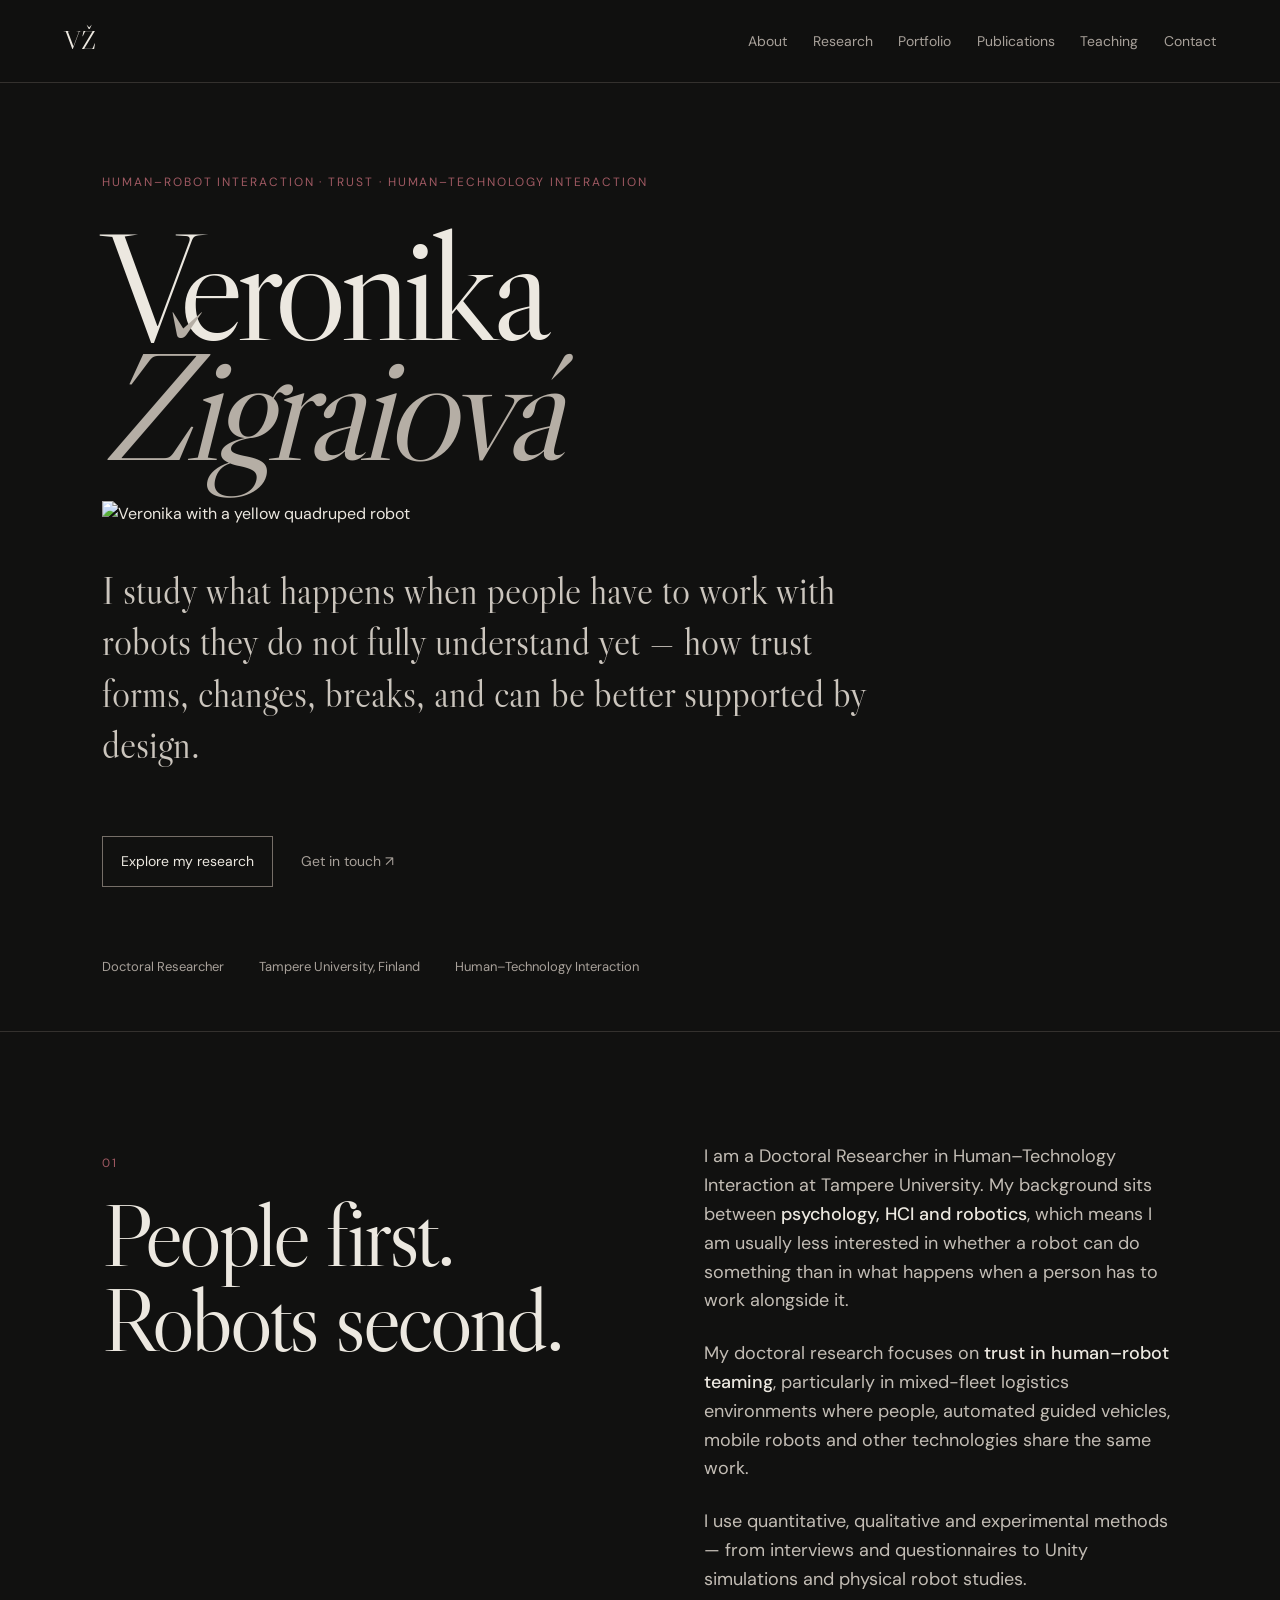
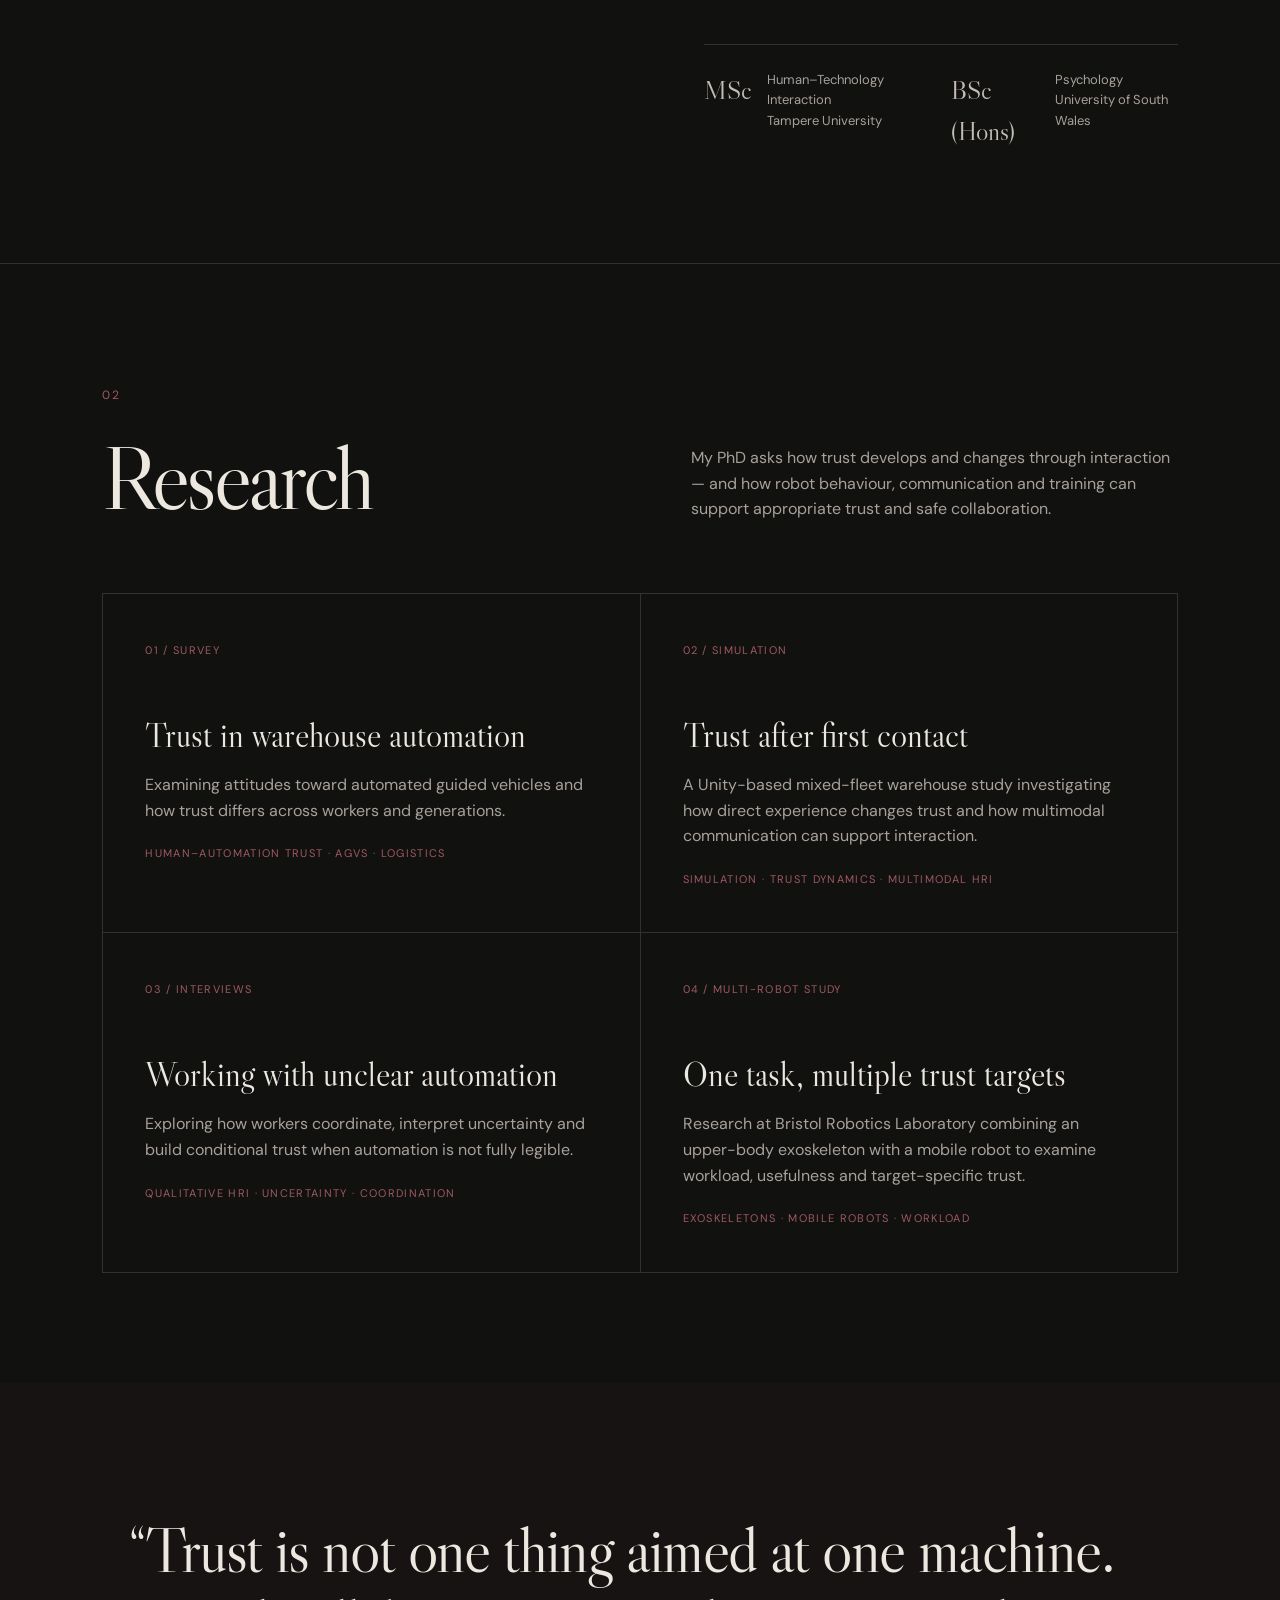
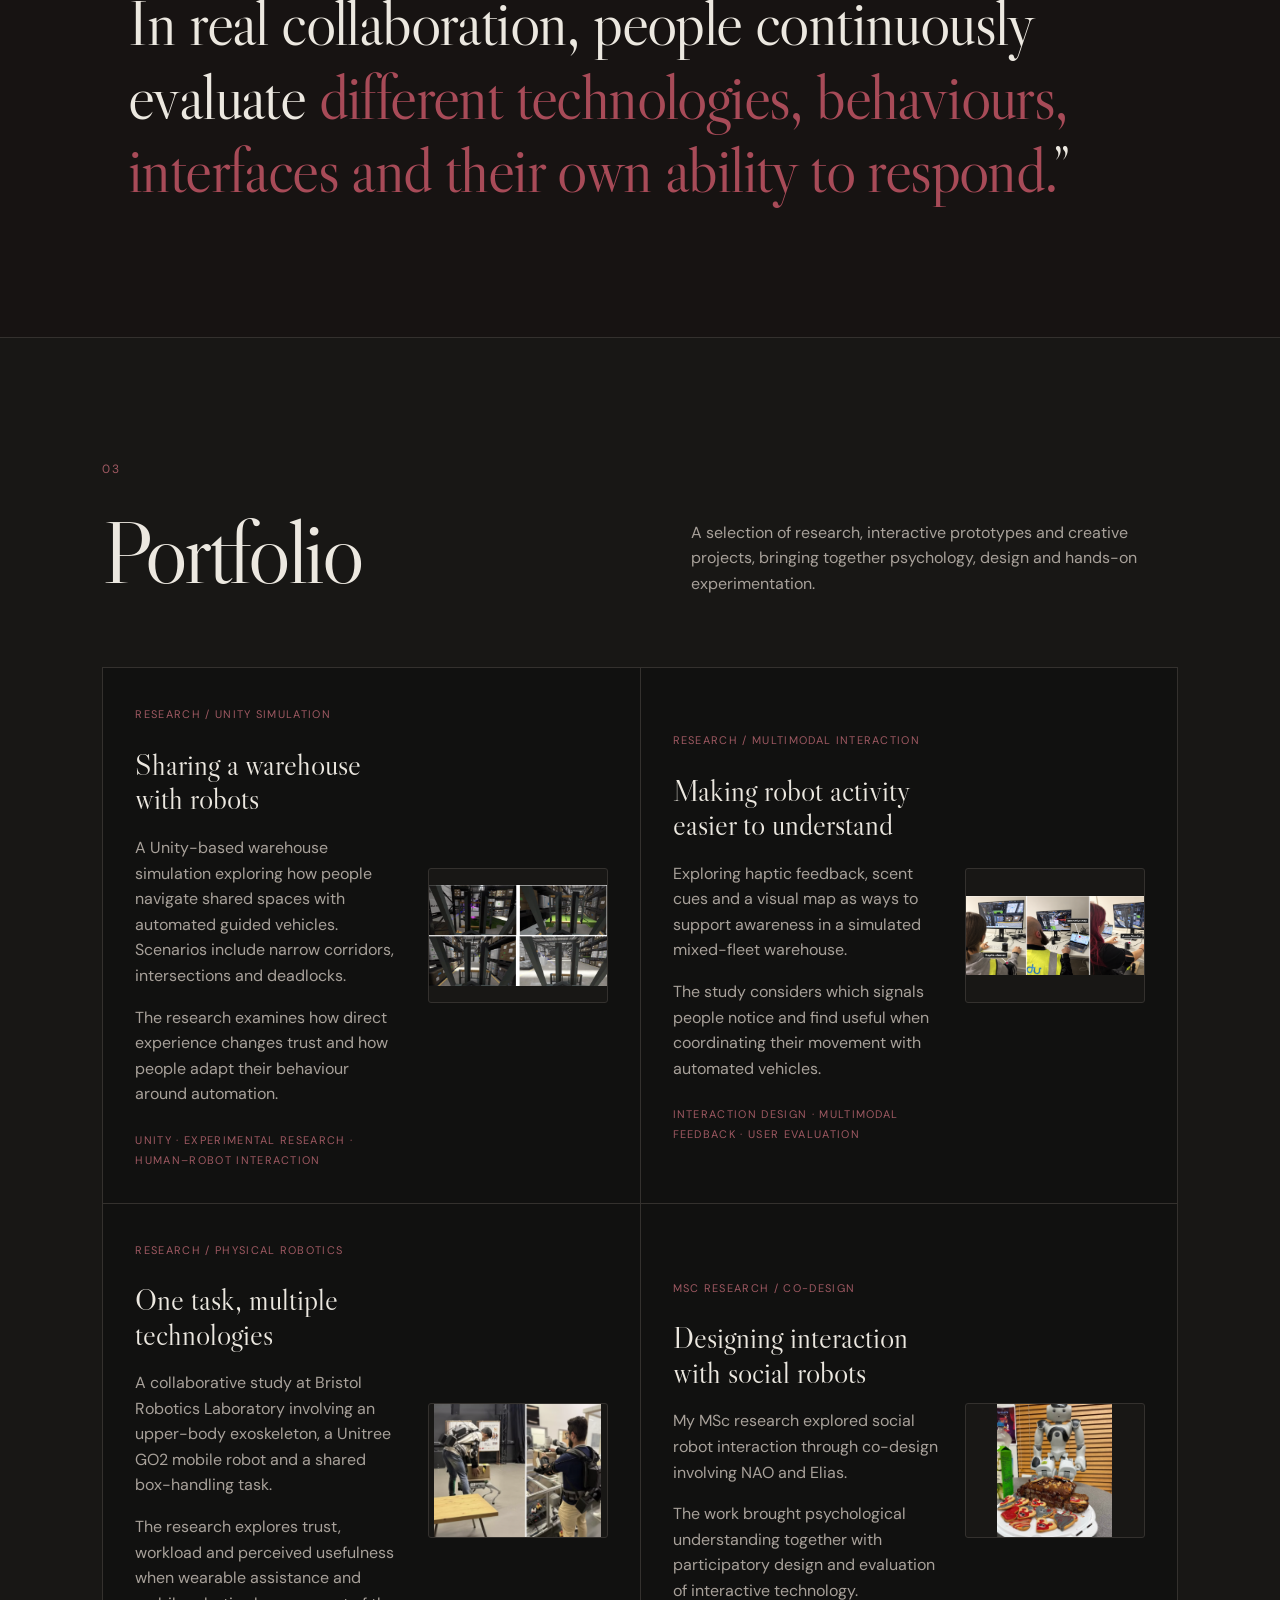
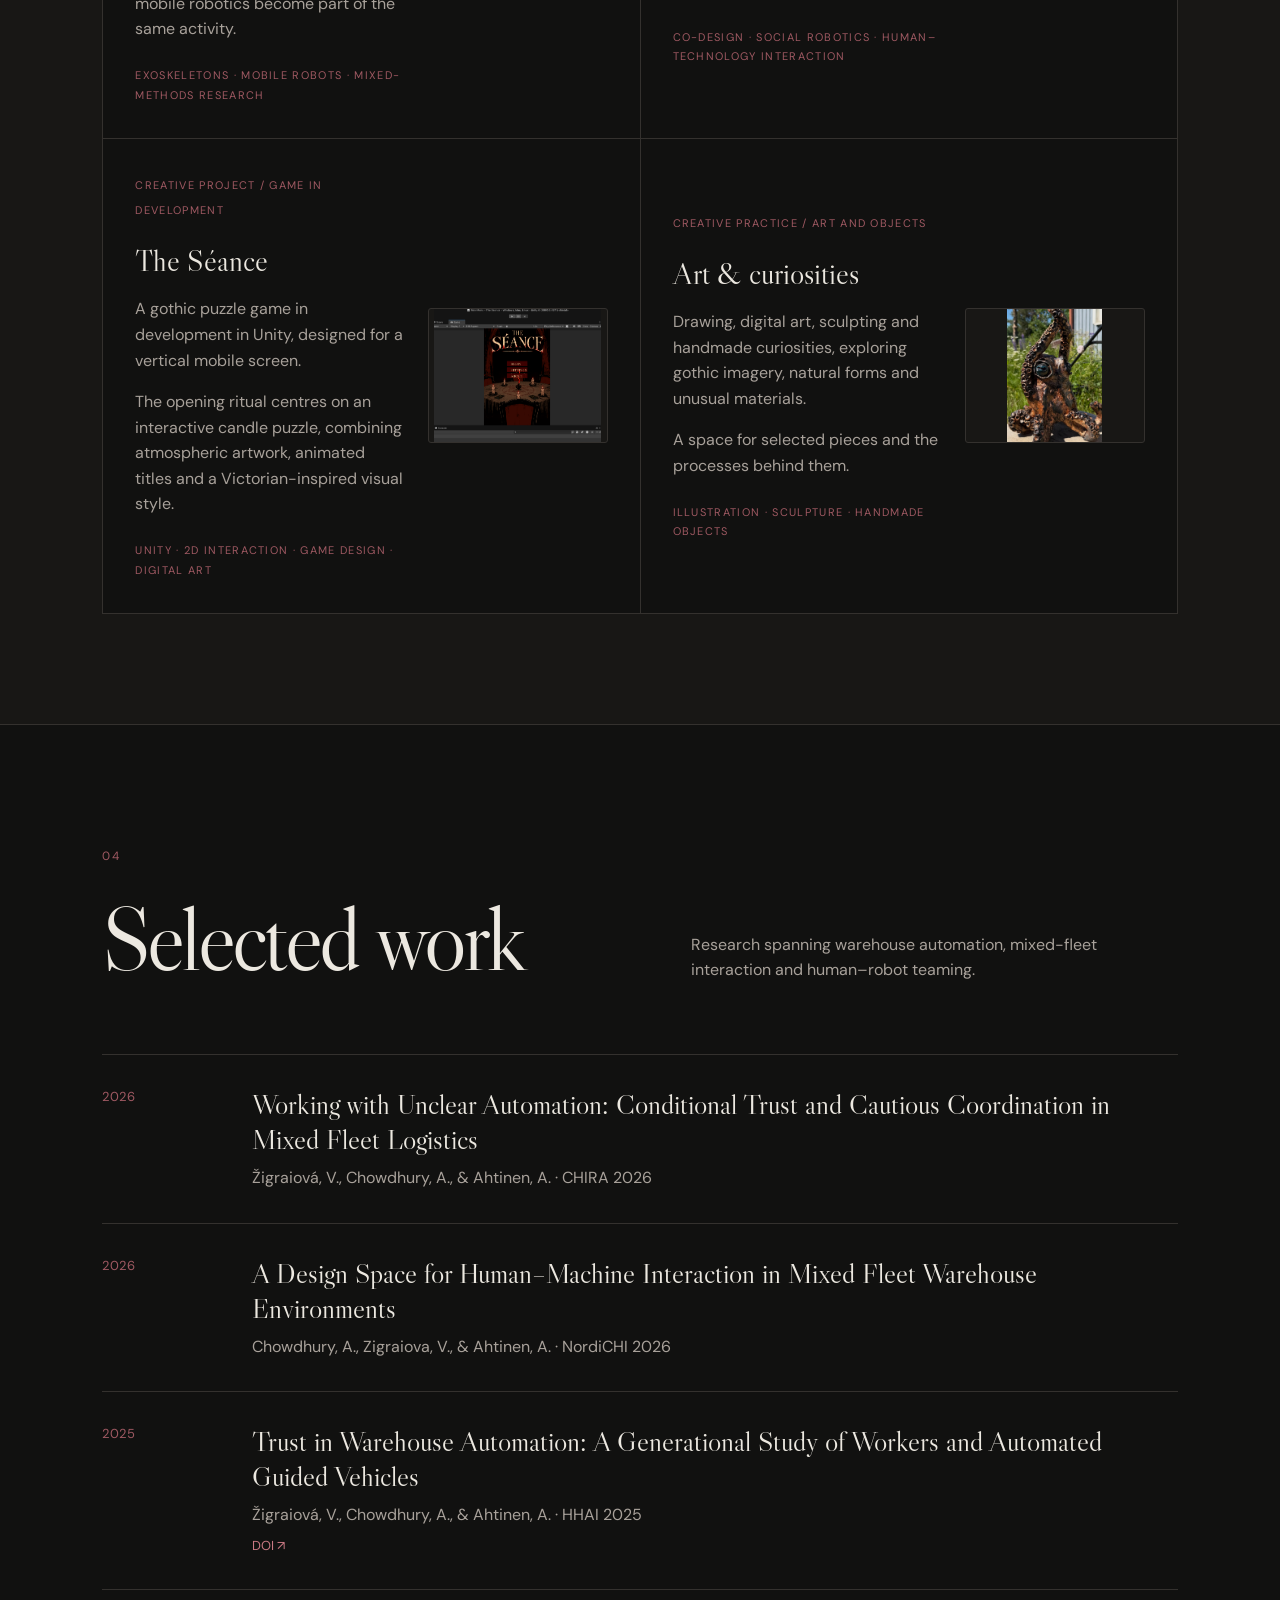
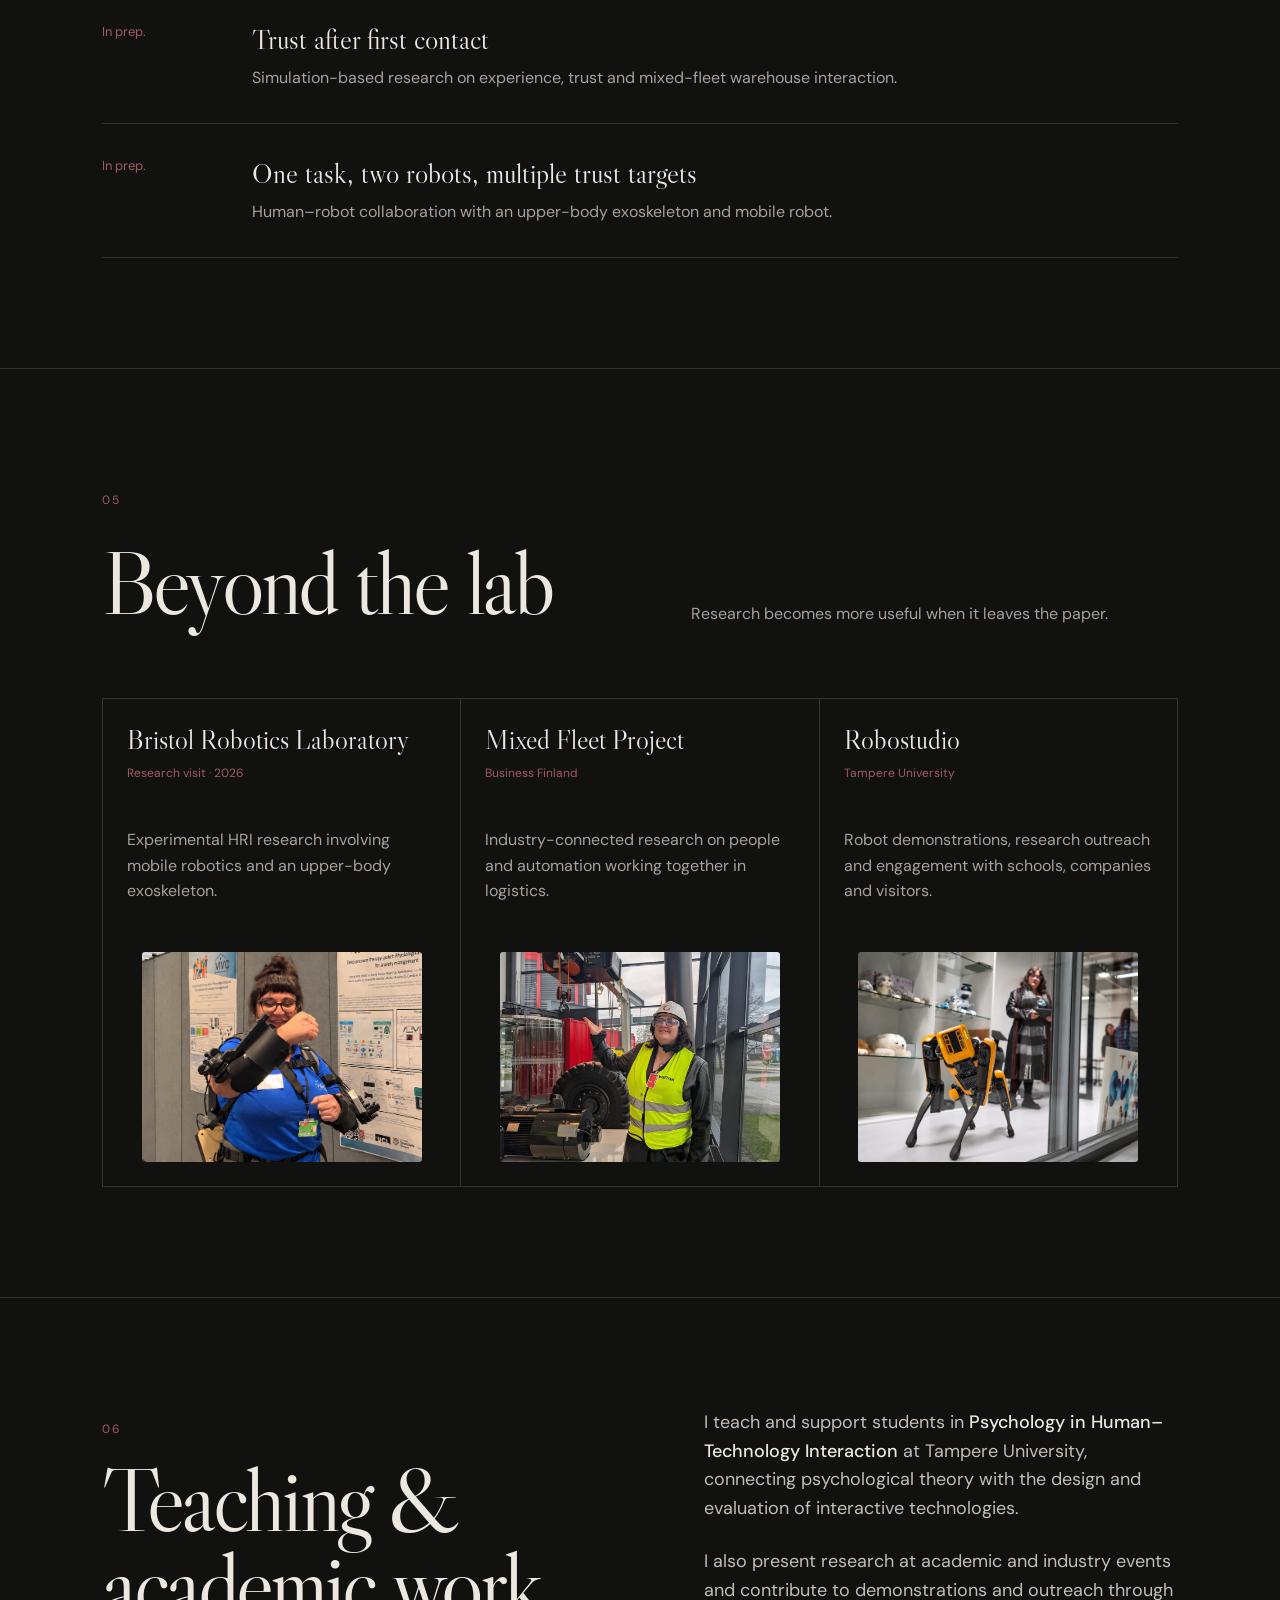
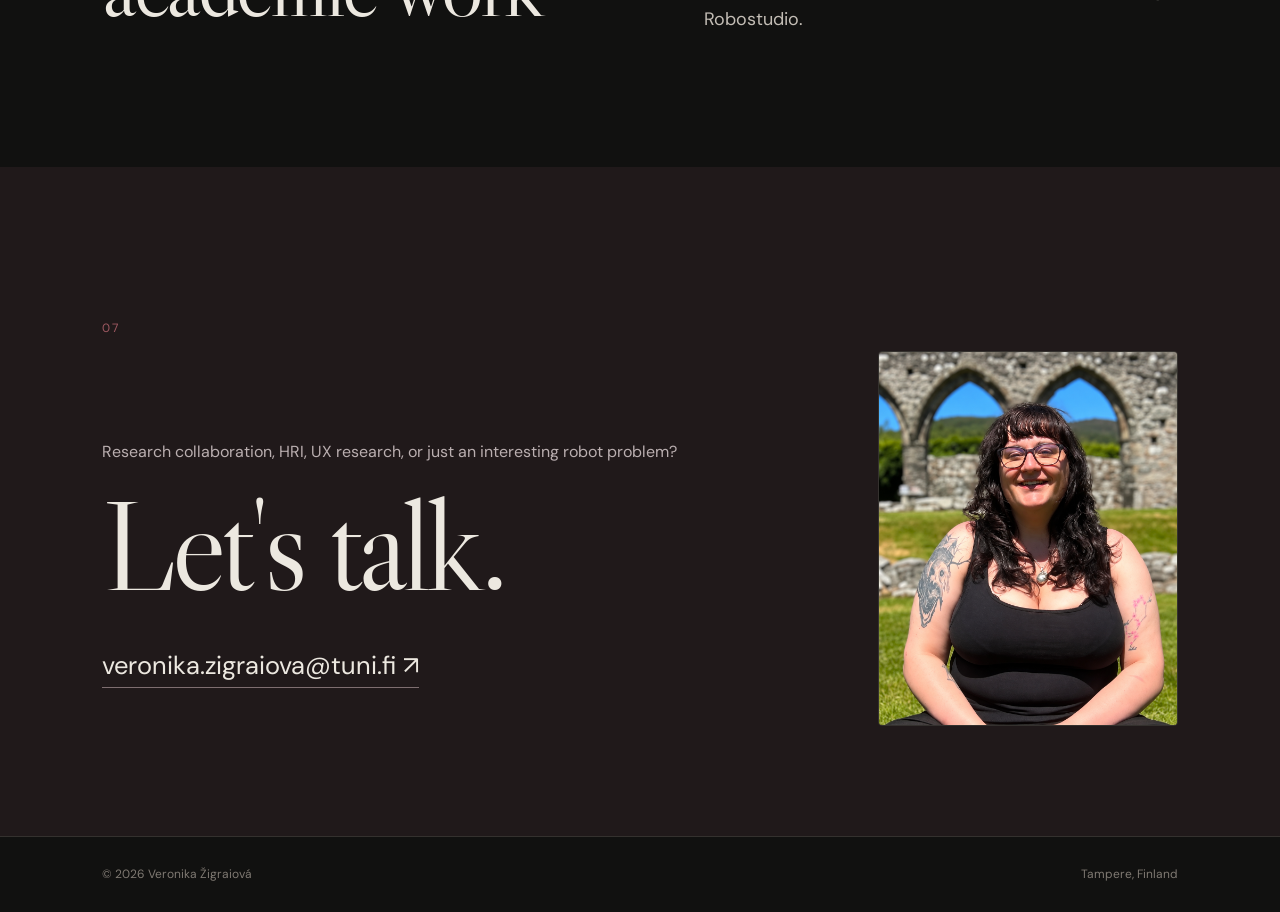
==== index.html @ 2ef36fef "Refactor hero section layout and add image" ====
<!doctype html>
<html lang="en">
<head>
  <meta charset="utf-8" />
  <meta name="viewport" content="width=device-width, initial-scale=1" />
  <meta name="description" content="Veronika Žigraiová — Doctoral Researcher in Human–Technology Interaction at Tampere University. Researching trust, human–robot teaming, and mixed-fleet logistics." />
  <title>Veronika Žigraiová — Human–Robot Interaction Researcher</title>
  <link rel="preconnect" href="https://fonts.googleapis.com">
  <link rel="preconnect" href="https://fonts.gstatic.com" crossorigin>
  <link href="https://fonts.googleapis.com/css2?family=DM+Sans:wght@400;500;600&family=Libre+Caslon+Display&display=swap" rel="stylesheet">
  <link rel="stylesheet" href="styles.css" />
</head>
<body>
  <header class="site-header">
    <a class="wordmark" href="#top">VŽ</a>
    <button class="menu" aria-label="Open navigation" aria-expanded="false">Menu</button>
    <nav>
      <a href="#about">About</a>
      <a href="#research">Research</a>
      <a href="#portfolio">Portfolio</a>
      <a href="#publications">Publications</a>
      <a href="#teaching">Teaching</a>
      <a href="#contact">Contact</a>
    </nav>
  </header>

  <section class="hero">
  <div class="eyebrow">
    Human–Robot Interaction · Trust · Human–Technology Interaction
  </div>

  <div class="hero-name-row">
    <h1>Veronika<br><em>Žigraiová</em></h1>

    <img
      class="hero-circle"
      src="hero-veronika.png"
      alt="Veronika with a yellow quadruped robot"
      width="360"
      height="360"
    />
  </div>

  <p class="lead">
    I study what happens when people have to work with robots
    they do not fully understand yet — how trust forms, changes,
    breaks, and can be better supported by design.
  </p>

  <div class="hero-actions">
    <a class="button" href="#research">Explore my research</a>
    <a class="text-link" href="mailto:veronika.zigraiova@tuni.fi">
      Get in touch ↗
    </a>
  </div>

  <div class="hero-meta">
    <span>Doctoral Researcher</span>
    <span>Tampere University, Finland</span>
    <span>Human–Technology Interaction</span>
  </div>
</section>

    <section id="about" class="section split">
      <div>
        <p class="section-no">01</p>
        <h2>People first.<br>Robots second.</h2>
      </div>
      <div class="body-copy">
        <p>I am a Doctoral Researcher in Human–Technology Interaction at Tampere University. My background sits between <strong>psychology, HCI and robotics</strong>, which means I am usually less interested in whether a robot can do something than in what happens when a person has to work alongside it.</p>
        <p>My doctoral research focuses on <strong>trust in human–robot teaming</strong>, particularly in mixed-fleet logistics environments where people, automated guided vehicles, mobile robots and other technologies share the same work.</p>
        <p>I use quantitative, qualitative and experimental methods — from interviews and questionnaires to Unity simulations and physical robot studies.</p>
        <div class="credentials">
          <div>
            <b>MSc</b>
            <span>Human–Technology Interaction<br>Tampere University</span>
          </div>
          <div>
            <b>BSc (Hons)</b>
            <span>Psychology<br>University of South Wales</span>
          </div>
        </div>
      </div>
    </section>

    <section id="research" class="section">
      <p class="section-no">02</p>
      <div class="section-heading">
        <h2>Research</h2>
        <p>My PhD asks how trust develops and changes through interaction — and how robot behaviour, communication and training can support appropriate trust and safe collaboration.</p>
      </div>
      <div class="project-grid">
        <article class="project">
          <span>01 / Survey</span>
          <h3>Trust in warehouse automation</h3>
          <p>Examining attitudes toward automated guided vehicles and how trust differs across workers and generations.</p>
          <small>Human–automation trust · AGVs · Logistics</small>
        </article>

        <article class="project">
          <span>02 / Simulation</span>
          <h3>Trust after first contact</h3>
          <p>A Unity-based mixed-fleet warehouse study investigating how direct experience changes trust and how multimodal communication can support interaction.</p>
          <small>Simulation · Trust dynamics · Multimodal HRI</small>
        </article>

        <article class="project">
          <span>03 / Interviews</span>
          <h3>Working with unclear automation</h3>
          <p>Exploring how workers coordinate, interpret uncertainty and build conditional trust when automation is not fully legible.</p>
          <small>Qualitative HRI · Uncertainty · Coordination</small>
        </article>

        <article class="project">
          <span>04 / Multi-robot study</span>
          <h3>One task, multiple trust targets</h3>
          <p>Research at Bristol Robotics Laboratory combining an upper-body exoskeleton with a mobile robot to examine workload, usefulness and target-specific trust.</p>
          <small>Exoskeletons · Mobile robots · Workload</small>
        </article>
      </div>
    </section>

    <section class="statement">
      <p>“Trust is not one thing aimed at one machine. In real collaboration, people continuously evaluate <em>different technologies, behaviours, interfaces and their own ability to respond.</em>”</p>
    </section>

   <section id="portfolio" class="section">
  <p class="section-no">03</p>

  <div class="section-heading">
    <h2>Portfolio</h2>
    <p>
      A selection of research, interactive prototypes and creative
      projects, bringing together psychology, design and hands-on
      experimentation.
    </p>
  </div>

  <div class="portfolio-grid">

    <article class="portfolio-item">
      <div class="portfolio-copy">
        <span class="portfolio-label">Research / Unity simulation</span>
        <h3>Sharing a warehouse with robots</h3>
        <p>
          A Unity-based warehouse simulation exploring how people
          navigate shared spaces with automated guided vehicles.
          Scenarios include narrow corridors, intersections and deadlocks.
        </p>
        <p>
          The research examines how direct experience changes trust
          and how people adapt their behaviour around automation.
        </p>
        <small>Unity · Experimental research · Human–robot interaction</small>
      </div>

      <img
        class="portfolio-picture"
        src="portfolio-warehouse.png"
        alt="Unity warehouse simulation"
        width="180"
        height="135"
        loading="lazy"
      />
    </article>

    <article class="portfolio-item">
      <div class="portfolio-copy">
        <span class="portfolio-label">Research / Multimodal interaction</span>
        <h3>Making robot activity easier to understand</h3>
        <p>
          Exploring haptic feedback, scent cues and a visual map
          as ways to support awareness in a simulated mixed-fleet warehouse.
        </p>
        <p>
          The study considers which signals people notice and find
          useful when coordinating their movement with automated vehicles.
        </p>
        <small>Interaction design · Multimodal feedback · User evaluation</small>
      </div>

      <img
        class="portfolio-picture"
        src="portfolio-multimodal.png"
        alt="Study setup showing haptic sleeves, an interactive map and the Aroma Shooter"
        width="180"
        height="135"
        loading="lazy"
      />
    </article>

    <article class="portfolio-item">
      <div class="portfolio-copy">
        <span class="portfolio-label">Research / Physical robotics</span>
        <h3>One task, multiple technologies</h3>
        <p>
          A collaborative study at Bristol Robotics Laboratory
          involving an upper-body exoskeleton, a Unitree GO2
          mobile robot and a shared box-handling task.
        </p>
        <p>
          The research explores trust, workload and perceived
          usefulness when wearable assistance and mobile robotics
          become part of the same activity.
        </p>
        <small>Exoskeletons · Mobile robots · Mixed-methods research</small>
      </div>

      <img
        class="portfolio-picture"
        src="portfolio-exoskeleton.png"
        alt="Exoskeleton and mobile robot research"
        width="180"
        height="135"
        loading="lazy"
      />
    </article>

    <article class="portfolio-item">
      <div class="portfolio-copy">
        <span class="portfolio-label">MSc research / Co-design</span>
        <h3>Designing interaction with social robots</h3>
        <p>
          My MSc research explored social robot interaction
          through co-design involving NAO and Elias.
        </p>
        <p>
          The work brought psychological understanding together
          with participatory design and evaluation of interactive technology.
        </p>
        <small>Co-design · Social robotics · Human–technology interaction</small>
      </div>

      <img
        class="portfolio-picture"
        src="portfolio-social-robots.png"
        alt="Social robot co-design research"
        width="180"
        height="135"
        loading="lazy"
      />
    </article>

    <article class="portfolio-item">
      <div class="portfolio-copy">
        <span class="portfolio-label">Creative project / Game in development</span>
        <h3>The Séance</h3>
        <p>
          A gothic puzzle game in development in Unity,
          designed for a vertical mobile screen.
        </p>
        <p>
          The opening ritual centres on an interactive candle
          puzzle, combining atmospheric artwork, animated titles
          and a Victorian-inspired visual style.
        </p>
        <small>Unity · 2D interaction · Game design · Digital art</small>
      </div>

      <img
        class="portfolio-picture"
        src="portfolio-seance.png"
        alt="The Séance gothic puzzle game"
        width="180"
        height="135"
        loading="lazy"
      />
    </article>

    <article class="portfolio-item">
      <div class="portfolio-copy">
        <span class="portfolio-label">Creative practice / Art and objects</span>
        <h3>Art &amp; curiosities</h3>
        <p>
          Drawing, digital art, sculpting and handmade curiosities,
          exploring gothic imagery, natural forms and unusual materials.
        </p>
        <p>
          A space for selected pieces and the processes behind them.
        </p>
        <small>Illustration · Sculpture · Handmade objects</small>
      </div>

      <img
        class="portfolio-picture"
        src="portfolio-art.png"
        alt="Selected artwork and handmade curiosities"
        width="180"
        height="135"
        loading="lazy"
      />
    </article>

  </div>
</section>

    <section id="publications" class="section">
      <p class="section-no">04</p>
      <div class="section-heading">
        <h2>Selected work</h2>
        <p>Research spanning warehouse automation, mixed-fleet interaction and human–robot teaming.</p>
      </div>
      <div class="pub-list">
        <article>
          <span class="year">2026</span>
          <div>
            <h3>Working with Unclear Automation: Conditional Trust and Cautious Coordination in Mixed Fleet Logistics</h3>
            <p>Žigraiová, V., Chowdhury, A., &amp; Ahtinen, A. · CHIRA 2026</p>
          </div>
        </article>

        <article>
          <span class="year">2026</span>
          <div>
            <h3>A Design Space for Human–Machine Interaction in Mixed Fleet Warehouse Environments</h3>
            <p>Chowdhury, A., Zigraiova, V., &amp; Ahtinen, A. · NordiCHI 2026</p>
          </div>
        </article>

        <article>
          <span class="year">2025</span>
          <div>
            <h3>Trust in Warehouse Automation: A Generational Study of Workers and Automated Guided Vehicles</h3>
            <p>Žigraiová, V., Chowdhury, A., &amp; Ahtinen, A. · HHAI 2025</p>
            <a href="https://doi.org/10.3233/FAIA250630">DOI ↗</a>
          </div>
        </article>

        <article>
          <span class="year">In prep.</span>
          <div>
            <h3>Trust after first contact</h3>
            <p>Simulation-based research on experience, trust and mixed-fleet warehouse interaction.</p>
          </div>
        </article>

        <article>
          <span class="year">In prep.</span>
          <div>
            <h3>One task, two robots, multiple trust targets</h3>
            <p>Human–robot collaboration with an upper-body exoskeleton and mobile robot.</p>
          </div>
        </article>
      </div>
    </section>

   <section class="section experience">
  <p class="section-no">05</p>

  <div class="section-heading">
    <h2>Beyond the lab</h2>
    <p>Research becomes more useful when it leaves the paper.</p>
  </div>

  <div
    class="experience-grid"
    style="
      display: grid;
      grid-template-columns: repeat(auto-fit, minmax(min(100%, 240px), 1fr));
      width: 100%;
      gap: 1px;
    "
  >
    <div style="min-width: 0; padding: 24px; overflow: hidden;">
      <b>Bristol Robotics Laboratory</b>
      <span>Research visit · 2026</span>

      <p>
        Experimental HRI research involving mobile robotics
        and an upper-body exoskeleton.
      </p>

      <img
        src="bristol-exoskeleton.png"
        alt="Veronika demonstrating an upper-body exoskeleton"
        loading="lazy"
        style="
          display: block;
          width: 100%;
          max-width: 280px;
          height: auto;
          aspect-ratio: 4 / 3;
          object-fit: cover;
          object-position: center;
          margin: 24px auto 0;
          border-radius: 3px;
          flex: none;
        "
      />
    </div>

    <div style="min-width: 0; padding: 24px; overflow: hidden;">
      <b>Mixed Fleet Project</b>
      <span>Business Finland</span>

      <p>
        Industry-connected research on people and automation
        working together in logistics.
      </p>

      <img
        src="mixed-fleet.jpg"
        alt="Veronika wearing safety equipment beside industrial machinery"
        loading="lazy"
        style="
          display: block;
          width: 100%;
          max-width: 280px;
          height: auto;
          aspect-ratio: 4 / 3;
          object-fit: cover;
          object-position: center 65%;
          margin: 24px auto 0;
          border-radius: 3px;
          flex: none;
        "
      />
    </div>

    <div style="min-width: 0; padding: 24px; overflow: hidden;">
      <b>Robostudio</b>
      <span>Tampere University</span>

      <p>
        Robot demonstrations, research outreach and engagement
        with schools, companies and visitors.
      </p>

      <img
        src="robostudio.png"
        alt="Veronika operating a yellow quadruped robot at Robostudio"
        loading="lazy"
        style="
          display: block;
          width: 100%;
          max-width: 280px;
          height: auto;
          aspect-ratio: 4 / 3;
          object-fit: cover;
          object-position: center;
          margin: 24px auto 0;
          border-radius: 3px;
          flex: none;
        "
      />
    </div>
  </div>
</section>

    <section id="teaching" class="section split">
      <div>
        <p class="section-no">06</p>
        <h2>Teaching &amp;<br>academic work</h2>
      </div>
      <div class="body-copy">
        <p>I teach and support students in <strong>Psychology in Human–Technology Interaction</strong> at Tampere University, connecting psychological theory with the design and evaluation of interactive technologies.</p>
        <p>I also present research at academic and industry events and contribute to demonstrations and outreach through Robostudio.</p>
      </div>
    </section>

    <section id="contact" class="contact">
  <p class="section-no">07</p>

  <div class="contact-layout">
    <div>
      <p class="kicker">
        Research collaboration, HRI, UX research,
        or just an interesting robot problem?
      </p>
      <h2>Let's talk.</h2>
      <a class="contact-email" href="mailto:veronika.zigraiova@tuni.fi">
        veronika.zigraiova@tuni.fi ↗
      </a>
    </div>

    <img
      class="contact-portrait"
      src="veronika.png"
      alt="Veronika Žigraiová sitting outdoors beneath stone arches"
      loading="lazy"
    />
  </div>
</section>

  <footer>
    <span>© 2026 Veronika Žigraiová</span>
    <span>Tampere, Finland</span>
  </footer>

  <script src="script.js"></script>
</body>
</html>
---- styles.css ----
:root{--ink:#ece8e0;--muted:#a8a19a;--bg:#111110;--panel:#181715;--line:#34312e;--accent:#7b1f2b;--serif:'Libre Caslon Display',Georgia,serif;--sans:'DM Sans',Arial,sans-serif}*{box-sizing:border-box}html{scroll-behavior:smooth}body{margin:0;background:var(--bg);color:var(--ink);font-family:var(--sans);line-height:1.6}.site-header{position:sticky;top:0;z-index:5;display:flex;align-items:center;justify-content:space-between;padding:20px 5vw;background:rgba(17,17,16,.9);backdrop-filter:blur(12px);border-bottom:1px solid var(--line)}.wordmark{font-family:var(--serif);font-size:26px;color:var(--ink);text-decoration:none}.site-header nav{display:flex;gap:28px}.site-header nav a,.text-link{color:var(--muted);text-decoration:none;font-size:14px}.site-header nav a:hover,.text-link:hover{color:var(--ink)}.menu{display:none;background:none;border:0;color:var(--ink)}main{overflow:hidden}.hero{min-height:88vh;padding:10vh 8vw 6vh;display:flex;flex-direction:column;justify-content:center}.eyebrow,.section-no{font-size:12px;letter-spacing:.16em;text-transform:uppercase;color:#9f5962}.hero h1{font:clamp(70px,12vw,170px)/.78 var(--serif);font-weight:400;letter-spacing:-.05em;margin:35px 0}.hero h1 em{font-weight:400;color:#b5aea5}.lead{max-width:780px;font:clamp(22px,3vw,38px)/1.35 var(--serif);color:#cbc5bd}.hero-actions{display:flex;align-items:center;gap:28px;margin-top:28px}.button{display:inline-block;padding:13px 18px;border:1px solid #766f68;color:var(--ink);text-decoration:none;font-size:14px}.button:hover{background:var(--ink);color:var(--bg)}.hero-meta{display:flex;gap:35px;margin-top:70px;color:var(--muted);font-size:13px}.section{padding:110px 8vw;border-top:1px solid var(--line)}.split{display:grid;grid-template-columns:1fr 1fr;gap:10vw}.section h2,.contact h2{font:clamp(48px,7vw,100px)/.95 var(--serif);font-weight:400;letter-spacing:-.04em;margin:18px 0}.body-copy{font-size:18px;color:#c3bdb5}.body-copy p{margin:0 0 24px}.body-copy strong{color:var(--ink);font-weight:500}.credentials{display:grid;grid-template-columns:1fr 1fr;gap:20px;margin-top:50px;padding-top:25px;border-top:1px solid var(--line)}.credentials div{display:flex;gap:15px}.credentials b{font-family:var(--serif);font-size:26px;font-weight:400}.credentials span{font-size:13px;color:var(--muted)}.section-heading{display:grid;grid-template-columns:1fr 1fr;gap:8vw;align-items:end;margin-bottom:55px}.section-heading p{color:var(--muted);max-width:580px}.project-grid{display:grid;grid-template-columns:1fr 1fr;border-top:1px solid var(--line);border-left:1px solid var(--line)}.project{padding:42px;border-right:1px solid var(--line);border-bottom:1px solid var(--line);min-height:310px}.project>span,.project small{color:#9f5962;font-size:11px;text-transform:uppercase;letter-spacing:.12em}.project h3{font:34px/1.1 var(--serif);font-weight:400;margin:55px 0 18px}.project p{color:var(--muted);max-width:520px}.statement{padding:130px 10vw;background:#171312}.statement p{max-width:1100px;margin:auto;font:clamp(35px,5vw,72px)/1.15 var(--serif);letter-spacing:-.025em}.statement em{color:#a84b58;font-style:normal}.pub-list{border-top:1px solid var(--line)}.pub-list article{display:grid;grid-template-columns:120px 1fr;gap:30px;padding:32px 0;border-bottom:1px solid var(--line)}.year{color:#9f5962;font-size:13px}.pub-list h3{font:28px/1.25 var(--serif);font-weight:400;margin:0 0 8px}.pub-list p{margin:0;color:var(--muted)}.pub-list a{display:inline-block;margin-top:8px;color:#c97983;text-decoration:none;font-size:13px}.experience-grid{display:grid;grid-template-columns:repeat(3,1fr);gap:1px;background:var(--line);border:1px solid var(--line)}.experience-grid>div{background:var(--bg);padding:35px}.experience-grid b{display:block;font:27px var(--serif);font-weight:400}.experience-grid span{display:block;color:#9f5962;font-size:12px;margin:8px 0 28px}.experience-grid p{color:var(--muted)}.contact{padding:140px 8vw 110px;background:#20191a}.contact .kicker{color:#baafb0;margin-top:50px}.contact h2{font-size:clamp(80px,14vw,190px);margin:20px 0 40px}.contact>a{color:var(--ink);font-size:clamp(18px,2.5vw,32px);text-decoration:none;border-bottom:1px solid #7e6e70;padding-bottom:5px}footer{display:flex;justify-content:space-between;padding:28px 8vw;color:#7f7972;font-size:12px;border-top:1px solid var(--line)}@media(max-width:760px){.site-header nav{display:none;position:absolute;top:68px;left:0;right:0;padding:25px 5vw;background:var(--panel);flex-direction:column}.site-header nav.open{display:flex}.menu{display:block}.hero{padding:10vh 6vw 6vh}.hero h1{font-size:21vw}.hero-meta{flex-direction:column;gap:6px}.section{padding:80px 6vw}.split,.section-heading,.project-grid,.experience-grid{grid-template-columns:1fr}.section-heading{gap:5px}.project{min-height:0}.project h3{margin-top:35px}.credentials{grid-template-columns:1fr}.pub-list article{grid-template-columns:1fr;gap:8px}.statement{padding:90px 6vw}.contact{padding:100px 6vw}footer{padding:25px 6vw;flex-direction:column;gap:5px}}

/* Keep section headings visible below the sticky navigation */
section[id] {
  scroll-margin-top: 100px;
}

/* Navigation spacing with the additional Portfolio link */
.site-header nav {
  gap: clamp(14px, 2vw, 28px);
}

/* Portfolio */
#portfolio {
  background: var(--panel);
}

#portfolio .project {
  background: var(--bg);
}

#portfolio .project h3 {
  margin-top: 30px;
}

#portfolio .project small {
  display: block;
  margin-top: 24px;
  line-height: 1.8;
}

/* Project pictures — ready for when we add them */
.portfolio-image {
  display: block;
  width: 100%;
  height: auto;
  aspect-ratio: 16 / 10;
  object-fit: cover;
  margin-bottom: 28px;
  border: 1px solid var(--line);
}

/* Preserve the full image for artwork and portrait screenshots */
.portfolio-image.contain {
  object-fit: contain;
  background: var(--panel);
}

/* Keyboard navigation */
a:focus-visible,
button:focus-visible {
  outline: 2px solid #c97983;
  outline-offset: 5px;
}

/* Mobile spacing */
@media (max-width: 760px) {
  #portfolio .project {
    padding: 28px;
  }

  .site-header nav {
    gap: 20px;
  }
}

/* Respect reduced-motion preferences */
@media (prefers-reduced-motion: reduce) {
  html {
    scroll-behavior: auto;
  }
}

.contact-layout {
  display: grid;
  grid-template-columns: minmax(0, 1fr) 300px;
  align-items: center;
  gap: 6vw;
}

.contact-layout > div {
  min-width: 0;
}

.contact-layout h2 {
  font-size: clamp(70px, 10vw, 150px);
}

.contact-email {
  color: var(--ink);
  font-size: clamp(16px, 2vw, 28px);
  text-decoration: none;
  border-bottom: 1px solid #7e6e70;
  padding-bottom: 5px;
  overflow-wrap: anywhere;
}

.contact-portrait {
  display: block;
  width: 100%;
  height: auto;
  aspect-ratio: 4 / 5;
  object-fit: cover;
  border-radius: 4px;
  border: 1px solid var(--line);
}

@media (max-width: 900px) {
  .contact-layout {
    grid-template-columns: 1fr;
    gap: 40px;
  }

  .contact-portrait {
    max-width: 300px;
  }
}

/* Beyond the lab: three cards with matching images */
.experience-grid {
  display: grid;
  grid-template-columns: repeat(3, minmax(0, 1fr));
  gap: 1px;
  background: var(--line);
  border: 1px solid var(--line);
}

.experience-grid > .experience-card {
  display: flex;
  flex-direction: column;
  min-width: 0;
  padding: 30px;
  background: var(--bg);
}

.experience-card > b {
  min-height: 2.4em;
}

.experience-card > p {
  flex: 1;
  margin: 0 0 28px;
  color: var(--muted);
}

.experience-card > .experience-photo {
  display: block;
  width: 100%;
  height: auto;
  aspect-ratio: 4 / 3;
  object-fit: cover;
  object-position: center;
  flex: none;
  border: 1px solid var(--line);
  border-radius: 3px;
}

@media (max-width: 760px) {
  .experience-grid {
    grid-template-columns: 1fr;
  }

  .experience-card > b {
    min-height: 0;
  }
}

/* Beyond the lab layout fix */
.section.experience .experience-grid {
  display: grid;
  grid-template-columns: repeat(3, minmax(0, 1fr));
  gap: 1px;
  width: 100%;
}

.section.experience .experience-grid > div {
  display: flex;
  flex-direction: column;
  min-width: 0;
  overflow: hidden;
  padding: 28px;
}

.section.experience .experience-grid > div > p {
  flex: 1;
  margin-bottom: 24px;
}

.section.experience .experience-grid img {
  display: block;
  width: 100%;
  max-width: 100%;
  height: 220px;
  min-height: 0;
  object-fit: cover;
  object-position: center;
  flex: none;
  border-radius: 3px;
}

@media (max-width: 760px) {
  .section.experience .experience-grid {
    grid-template-columns: 1fr;
  }
}

/* Portfolio layout */
#portfolio .portfolio-grid {
  display: grid;
  grid-template-columns: repeat(2, minmax(0, 1fr));
  gap: 1px;
  border: 1px solid var(--line);
  background: var(--line);
}

#portfolio .portfolio-item {
  display: grid;
  grid-template-columns: minmax(0, 1fr) 180px;
  align-items: center;
  gap: 24px;
  min-width: 0;
  padding: 32px;
  background: var(--bg);
}

#portfolio .portfolio-copy {
  min-width: 0;
}

#portfolio .portfolio-label,
#portfolio .portfolio-copy small {
  color: #9f5962;
  font-size: 11px;
  text-transform: uppercase;
  letter-spacing: .12em;
}

#portfolio .portfolio-copy h3 {
  margin: 22px 0 18px;
  font-family: var(--serif);
  font-size: 30px;
  font-weight: 400;
  line-height: 1.15;
}

#portfolio .portfolio-copy p {
  color: var(--muted);
}

#portfolio .portfolio-copy small {
  display: block;
  margin-top: 24px;
  line-height: 1.8;
}

#portfolio img.portfolio-picture {
  display: block;
  width: 180px;
  max-width: 100%;
  height: 135px;
  margin: 0;
  object-fit: contain;
  object-position: center;
  background: var(--panel);
  border: 1px solid var(--line);
  border-radius: 3px;
}

/* One card per row on smaller screens */
@media (max-width: 1100px) {
  #portfolio .portfolio-grid {
    grid-template-columns: minmax(0, 1fr);
  }
}

/* Small pictures below the text on phones */
@media (max-width: 540px) {
  #portfolio .portfolio-item {
    grid-template-columns: minmax(0, 1fr);
    padding: 24px;
  }
}
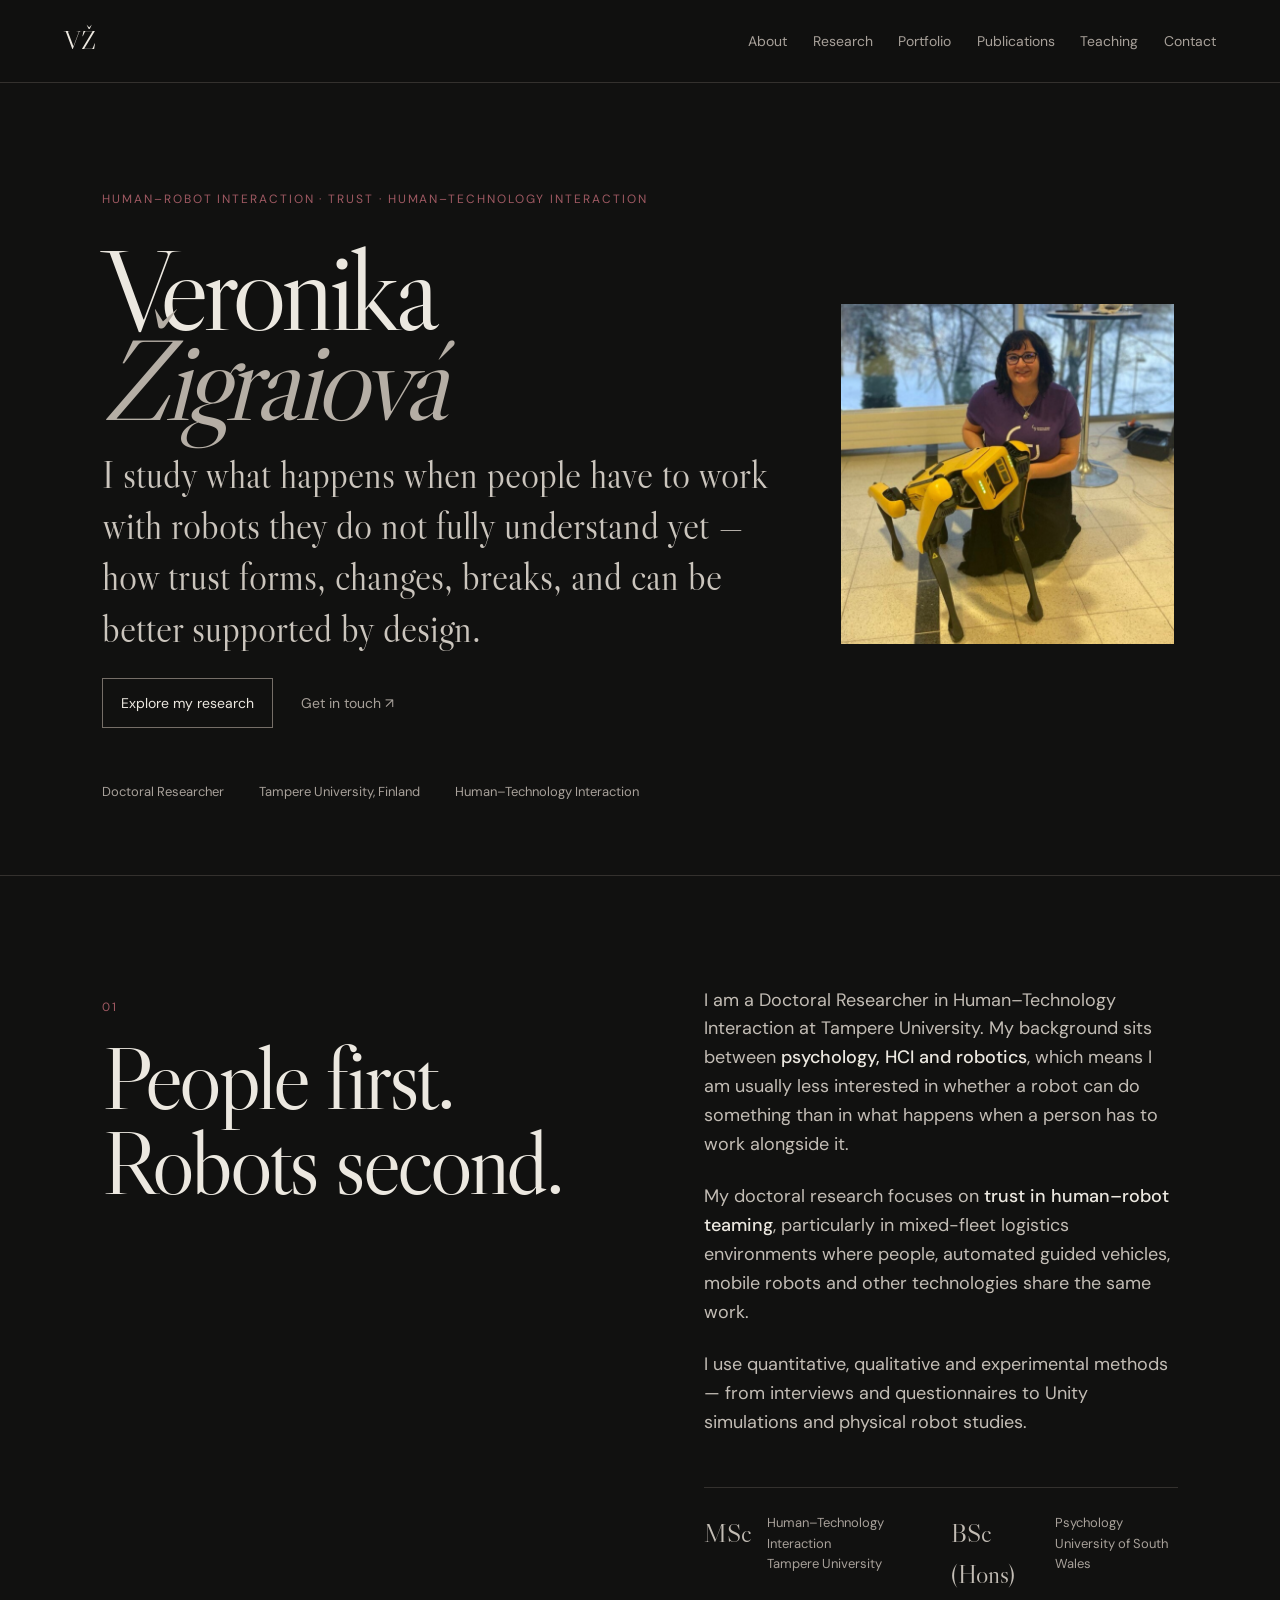
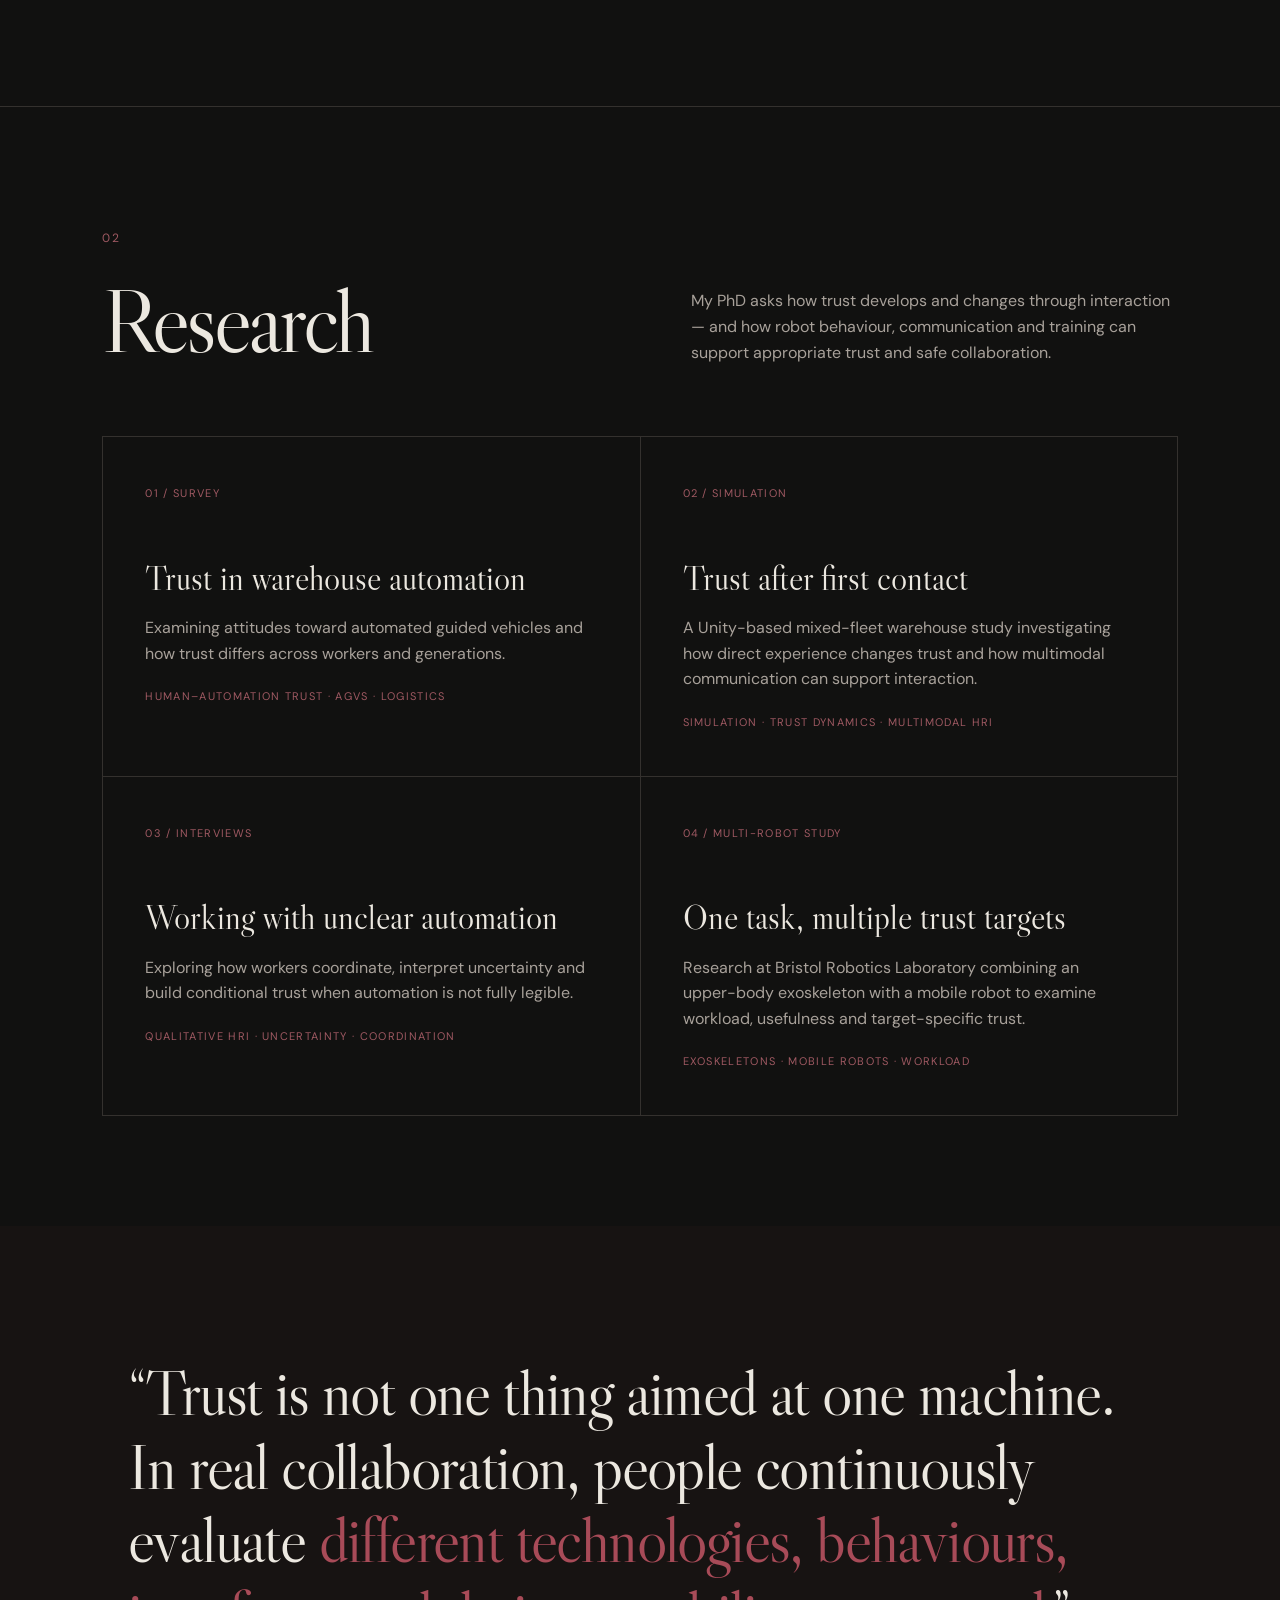
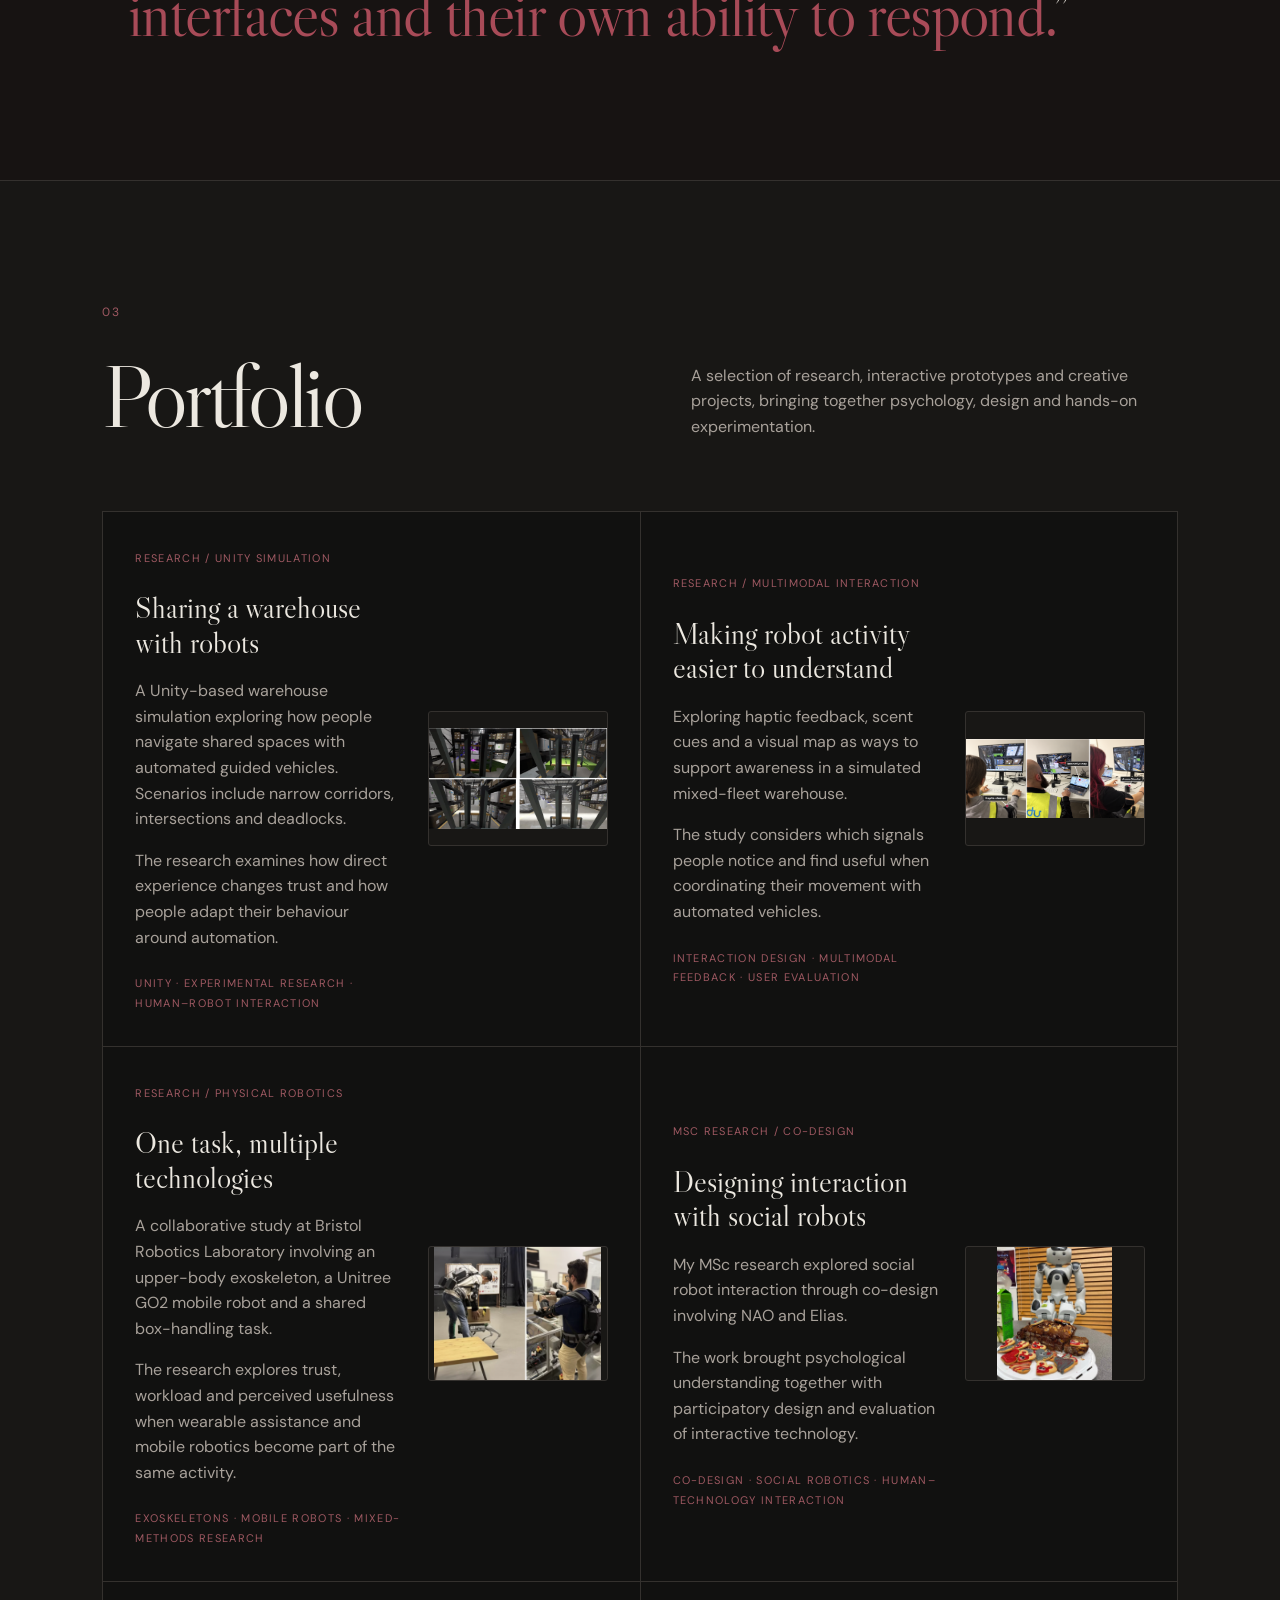
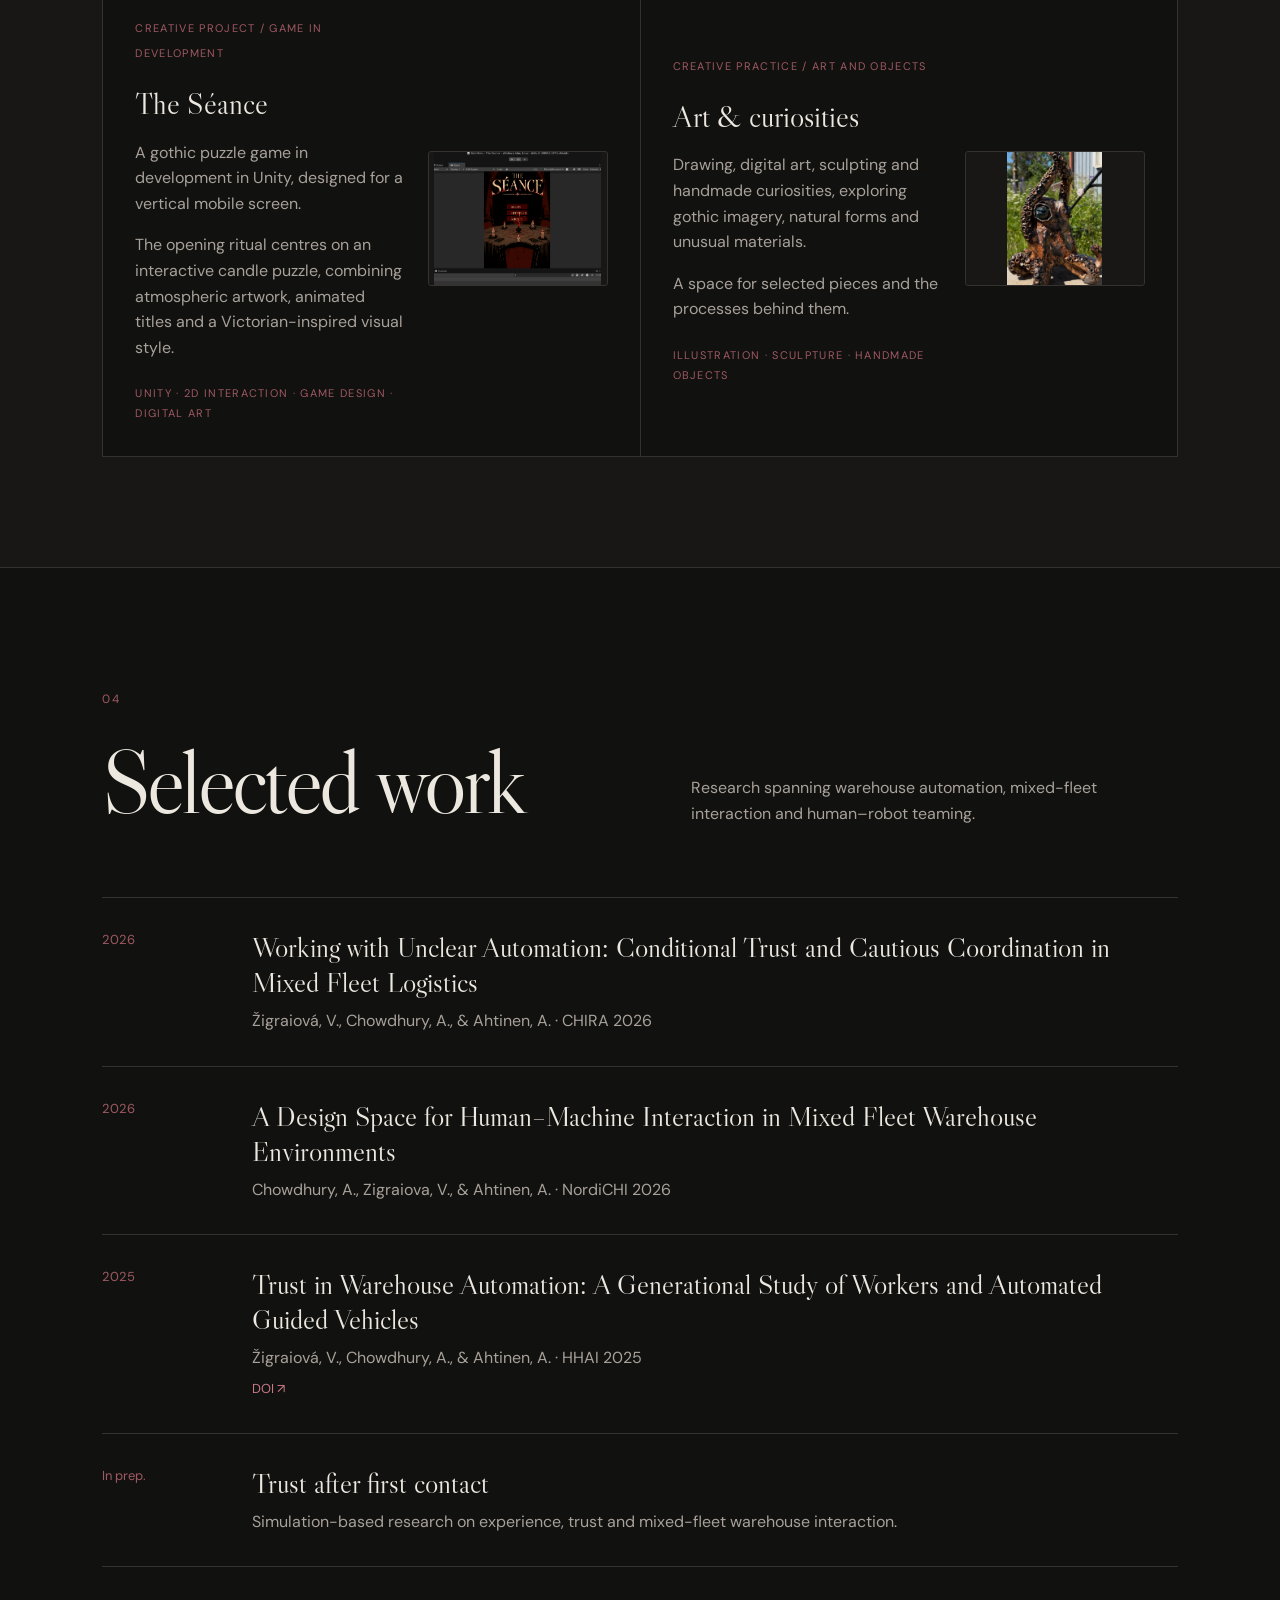
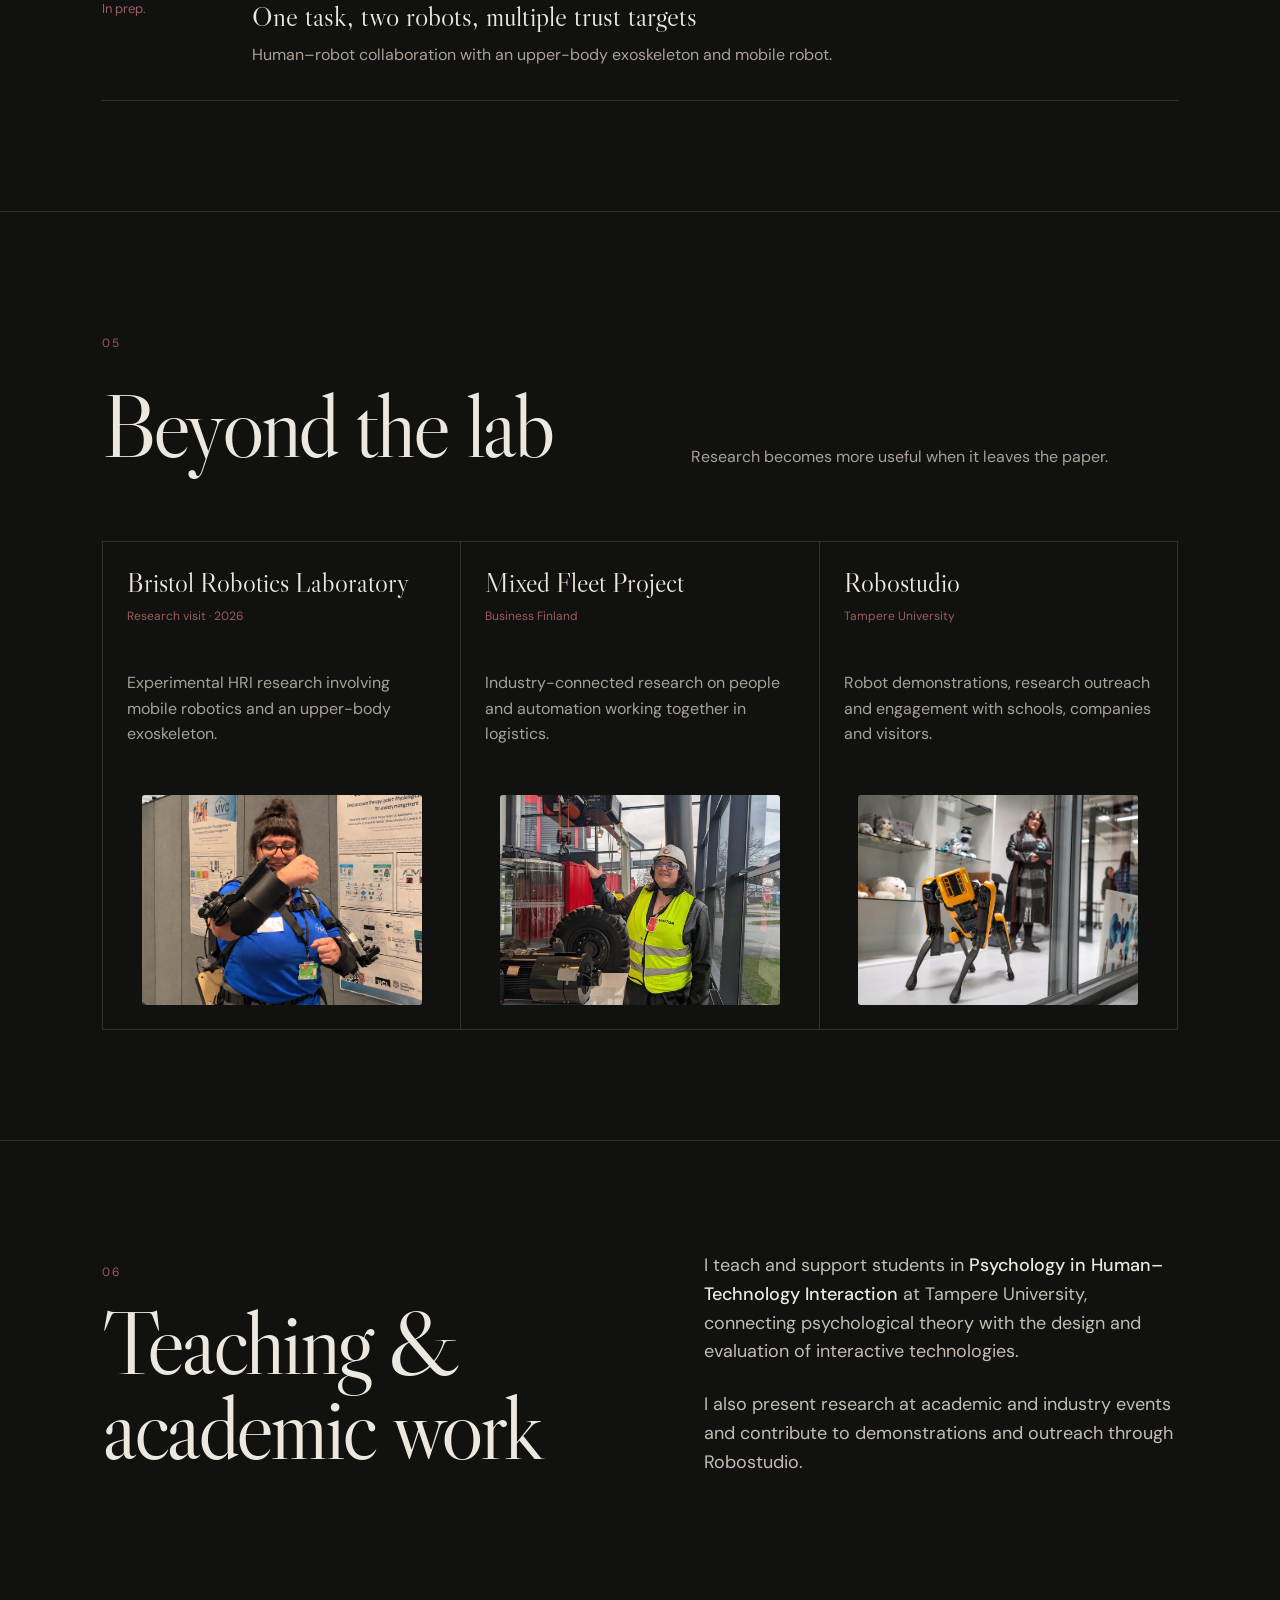
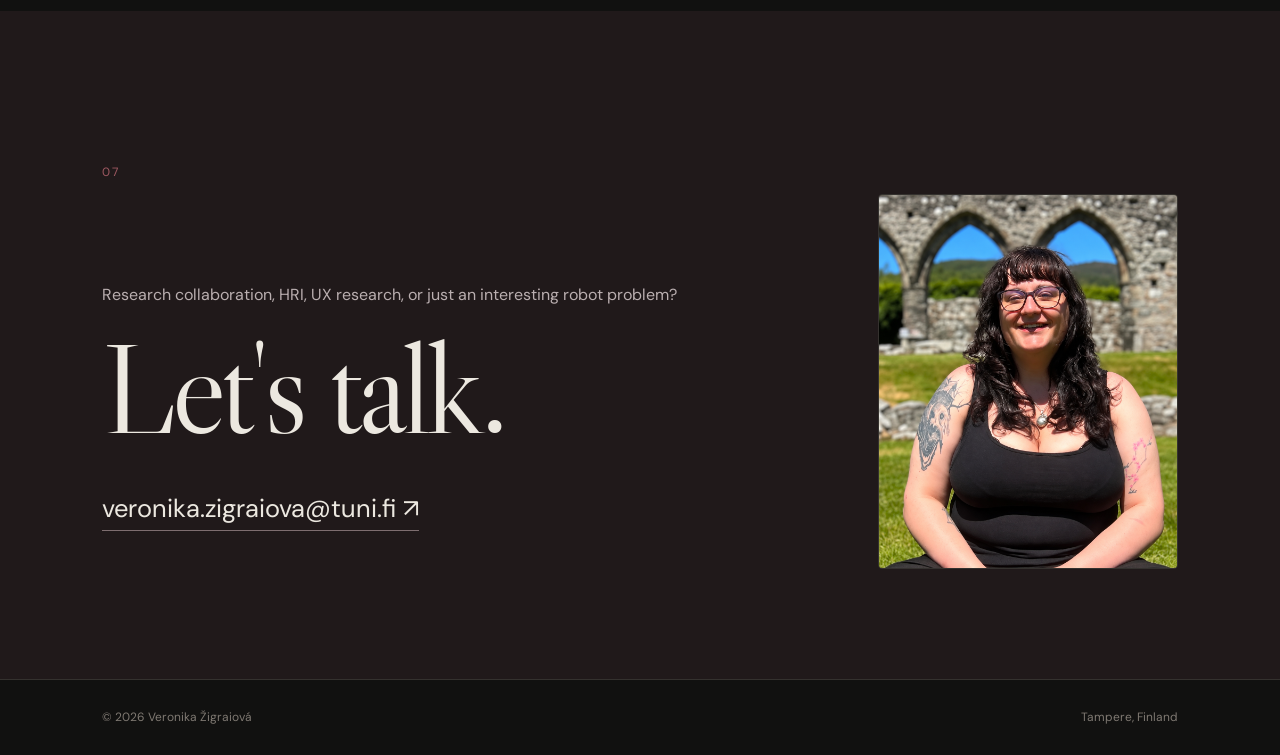
==== commit 0e836f35: "Update stylesheet link with versioning" ====
--- a/index.html
+++ b/index.html
@@ -8,7 +8,7 @@
   <link rel="preconnect" href="https://fonts.googleapis.com">
   <link rel="preconnect" href="https://fonts.gstatic.com" crossorigin>
   <link href="https://fonts.googleapis.com/css2?family=DM+Sans:wght@400;500;600&family=Libre+Caslon+Display&display=swap" rel="stylesheet">
-  <link rel="stylesheet" href="styles.css" />
+<link rel="stylesheet" href="styles.css?v=2" />
 </head>
 <body>
   <header class="site-header">
--- a/styles.css
+++ b/styles.css
@@ -280,3 +280,98 @@
     padding: 24px;
   }
 }
+
+/* Name on the left, circular photo on the right */
+.hero .hero-name-row {
+  display: grid;
+  grid-template-columns: minmax(0, 1fr) minmax(0, 360px);
+  align-items: center;
+  gap: 5vw;
+  width: 100%;
+  margin: 35px 0;
+}
+
+.hero .hero-name-row h1 {
+  min-width: 0;
+  margin: 0;
+  font-size: clamp(64px, 9vw, 150px);
+}
+
+.hero img.hero-circle {
+  display: block;
+  width: 100%;
+  max-width: 360px;
+  height: auto;
+  aspect-ratio: 1;
+  object-fit: contain;
+  justify-self: end;
+  background: transparent;
+  border: none;
+}
+
+/* Stack neatly on smaller screens */
+@media (max-width: 1000px) {
+  .hero .hero-name-row {
+    grid-template-columns: minmax(0, 1fr);
+    gap: 35px;
+  }
+
+  .hero .hero-name-row h1 {
+    font-size: clamp(58px, 17vw, 140px);
+  }
+
+  .hero img.hero-circle {
+    max-width: 280px;
+    justify-self: start;
+  }
+}
+
+@media (min-width: 1001px) {
+  .hero {
+    display: grid;
+    grid-template-columns: minmax(0, 1fr) 340px;
+    column-gap: 5vw;
+    row-gap: 24px;
+    align-content: center;
+  }
+
+  .hero > .eyebrow {
+    grid-column: 1 / -1;
+  }
+
+  .hero .hero-name-row {
+    display: contents;
+  }
+
+  .hero .hero-name-row h1 {
+    grid-column: 1;
+    grid-row: 2;
+    margin: 12px 0 0;
+  }
+
+  .hero > .lead {
+    grid-column: 1;
+    grid-row: 3;
+    margin: 0;
+  }
+
+  .hero img.hero-circle {
+    grid-column: 2;
+    grid-row: 2 / 4;
+    align-self: center;
+    width: 100%;
+    max-width: 340px;
+    height: auto;
+    transform: translateY(30px);
+  }
+
+  .hero > .hero-actions {
+    grid-column: 1;
+    margin-top: 0;
+  }
+
+  .hero > .hero-meta {
+    grid-column: 1 / -1;
+    margin-top: 30px;
+  }
+}
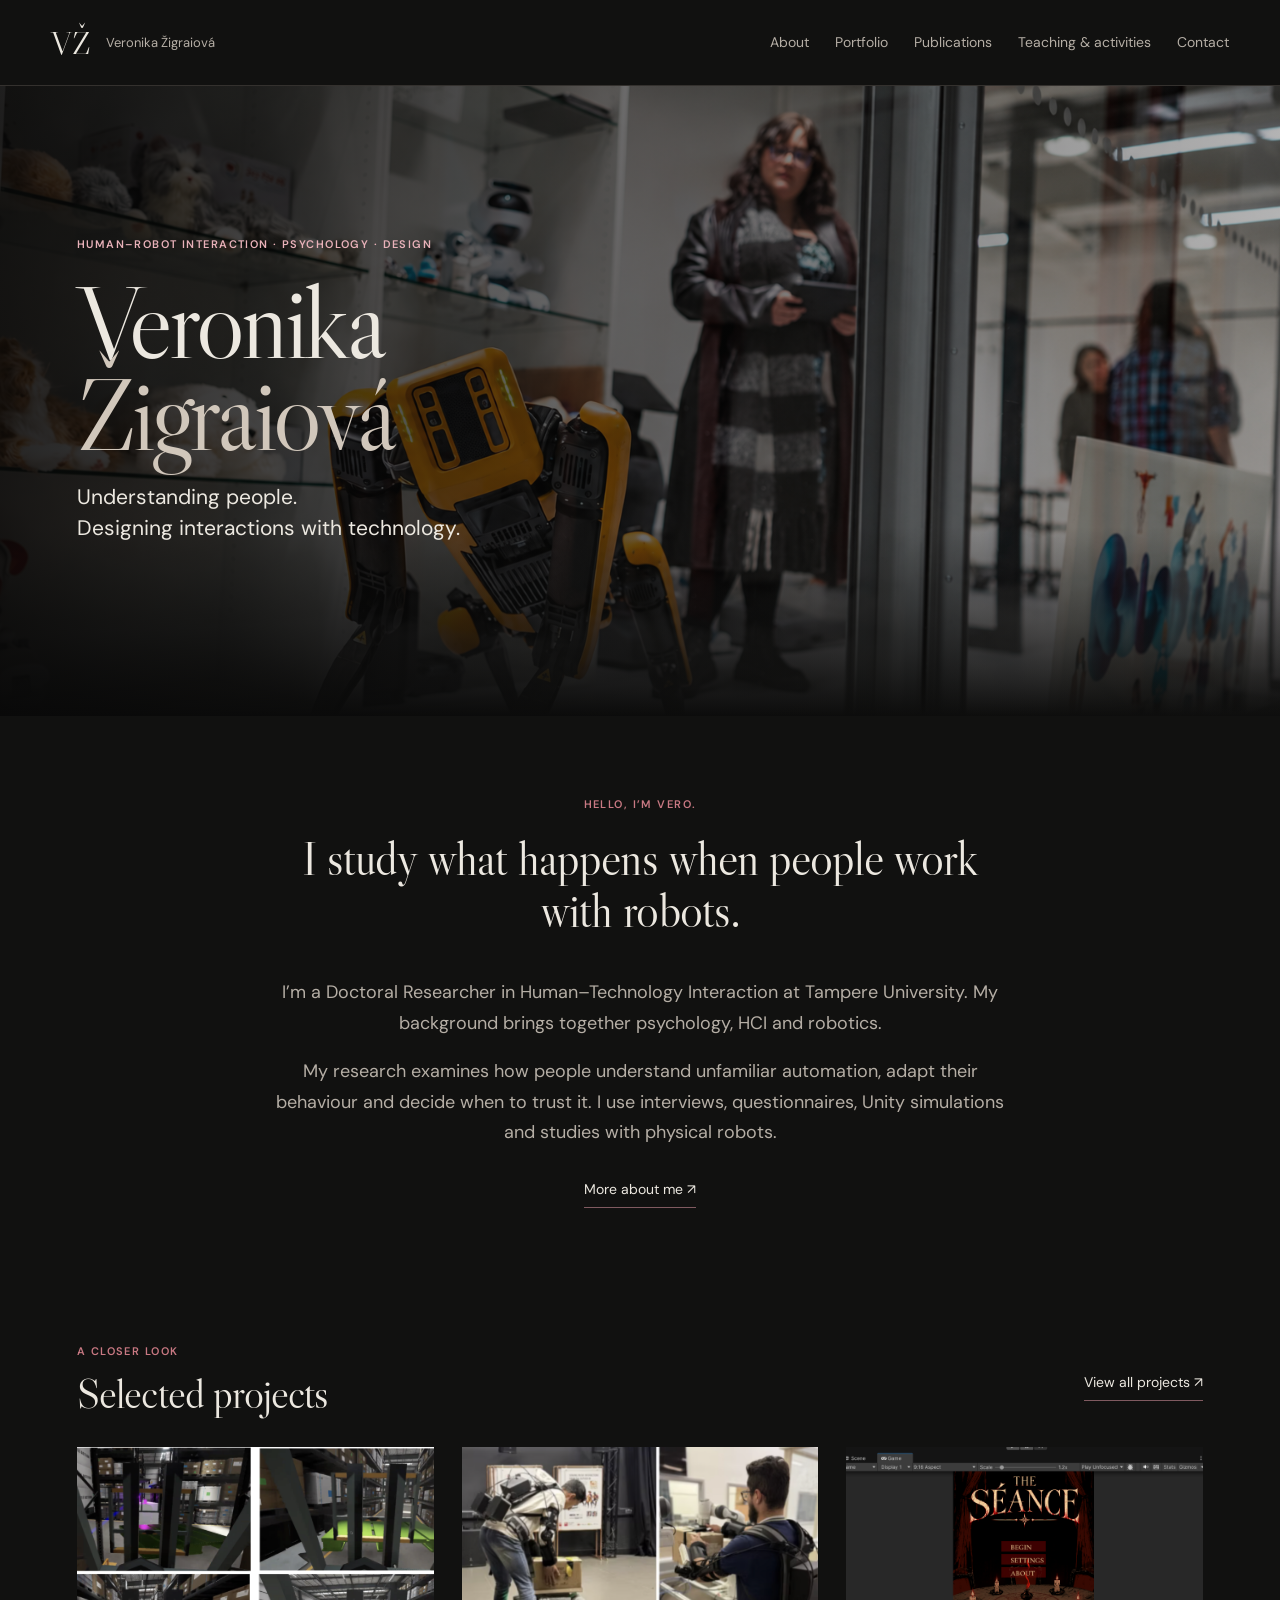
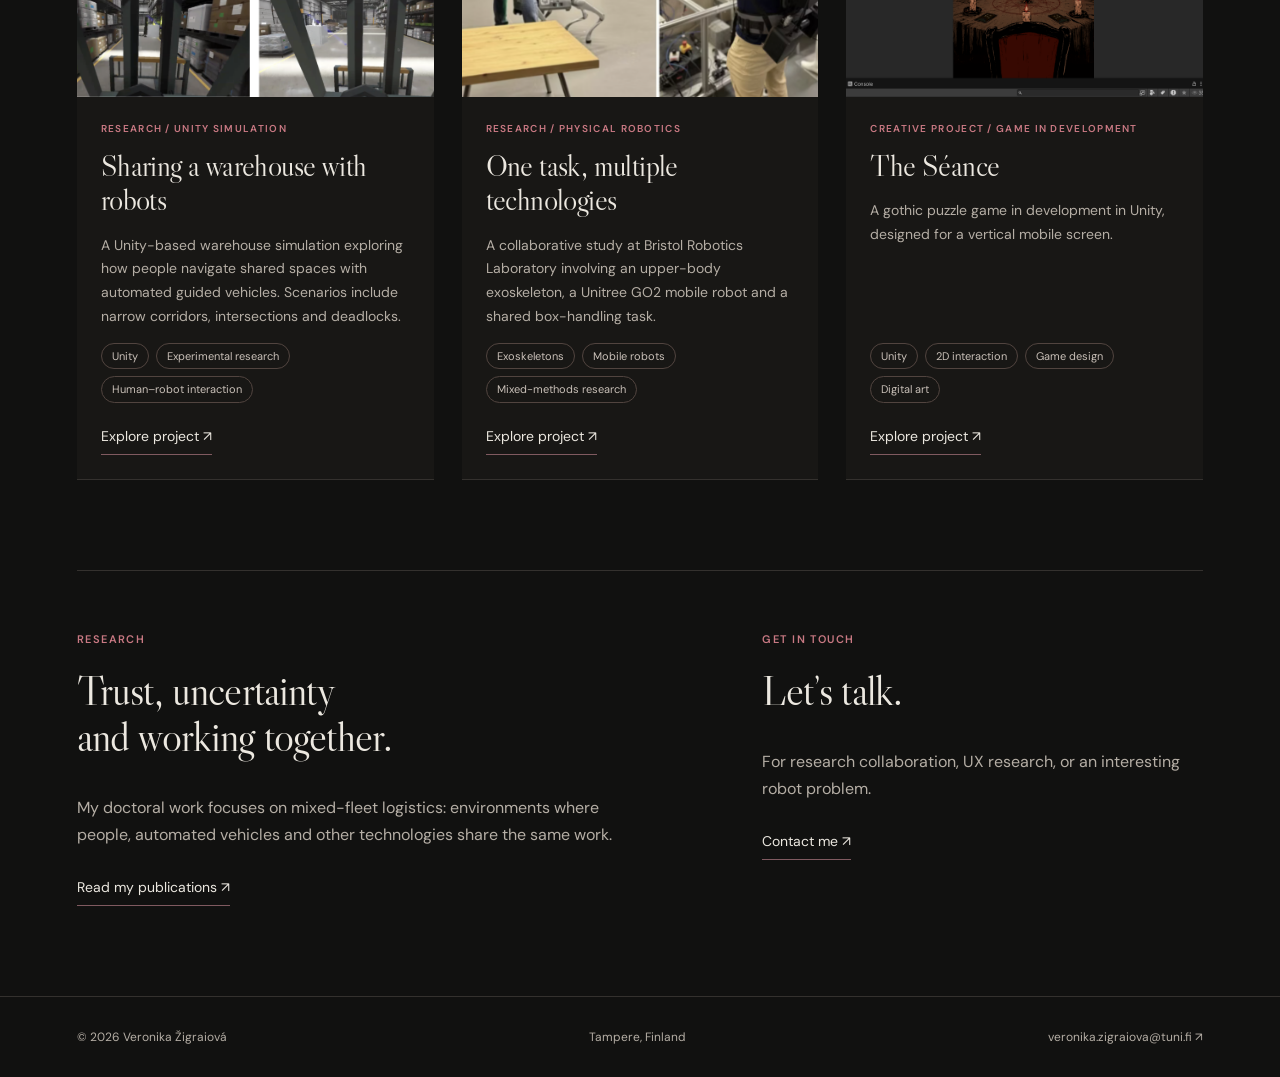
==== commit 332062ba: "Add files via upload" ====
--- a/index.html
+++ b/index.html
@@ -1,492 +1,71 @@
-<!doctype html>
-<html lang="en">
-<head>
-  <meta charset="utf-8" />
-  <meta name="viewport" content="width=device-width, initial-scale=1" />
-  <meta name="description" content="Veronika Žigraiová — Doctoral Researcher in Human–Technology Interaction at Tampere University. Researching trust, human–robot teaming, and mixed-fleet logistics." />
-  <title>Veronika Žigraiová — Human–Robot Interaction Researcher</title>
-  <link rel="preconnect" href="https://fonts.googleapis.com">
-  <link rel="preconnect" href="https://fonts.gstatic.com" crossorigin>
-  <link href="https://fonts.googleapis.com/css2?family=DM+Sans:wght@400;500;600&family=Libre+Caslon+Display&display=swap" rel="stylesheet">
-<link rel="stylesheet" href="styles.css?v=2" />
-</head>
-<body>
-  <header class="site-header">
-    <a class="wordmark" href="#top">VŽ</a>
-    <button class="menu" aria-label="Open navigation" aria-expanded="false">Menu</button>
-    <nav>
-      <a href="#about">About</a>
-      <a href="#research">Research</a>
-      <a href="#portfolio">Portfolio</a>
-      <a href="#publications">Publications</a>
-      <a href="#teaching">Teaching</a>
-      <a href="#contact">Contact</a>
-    </nav>
-  </header>
+<!doctype html><html lang="en"><head><meta charset="utf-8"><meta name="viewport" content="width=device-width, initial-scale=1"><title>Human–robot interaction researcher — Veronika Žigraiová</title><meta name="description" content="Human–robot interaction researcher. Research, design and creative work by Veronika Žigraiová, doctoral researcher in human–technology interaction."><link rel="preconnect" href="https://fonts.googleapis.com"><link rel="preconnect" href="https://fonts.gstatic.com" crossorigin><link href="https://fonts.googleapis.com/css2?family=DM+Sans:wght@400;500;600&family=Libre+Caslon+Display&display=swap" rel="stylesheet"><link rel="stylesheet" href="styles.css"></head><body><a class="skip" href="#main">Skip to content</a>
+<header class="site-header"><a class="wordmark" href="index.html" aria-label="Veronika Žigraiová — home">VŽ<span>Veronika Žigraiová</span></a><button class="menu" aria-controls="navigation" aria-expanded="false" hidden>Menu</button>
+<nav id="navigation" aria-label="Main navigation"><a href="about.html">About</a><a href="portfolio.html">Portfolio</a><a href="publications.html">Publications</a><a href="teaching.html">Teaching & activities</a><a href="contact.html">Contact</a></nav>
+</header>
 
-  <section class="hero">
-  <div class="eyebrow">
-    Human–Robot Interaction · Trust · Human–Technology Interaction
-  </div>
+<main id="main">
+<section class="home-hero"><img src="robostudio.png" alt="Veronika operating a quadruped robot at Robostudio"><div class="hero-shade"></div><div class="hero-text wrap">
+<p class="eyebrow">Human–robot interaction · Psychology · Design</p>
 
-  <div class="hero-name-row">
-    <h1>Veronika<br><em>Žigraiová</em></h1>
+<h1>Veronika<br><em>Žigraiová</em></h1>
 
-    <img
-      class="hero-circle"
-      src="hero-veronika.png"
-      alt="Veronika with a yellow quadruped robot"
-      width="360"
-      height="360"
-    />
-  </div>
+<p>Understanding people.<br>Designing interactions with technology.</p>
+</div></section>
 
-  <p class="lead">
-    I study what happens when people have to work with robots
-    they do not fully understand yet — how trust forms, changes,
-    breaks, and can be better supported by design.
-  </p>
+<section class="intro wrap">
+<p class="eyebrow">Hello, I’m Vero.</p>
 
-  <div class="hero-actions">
-    <a class="button" href="#research">Explore my research</a>
-    <a class="text-link" href="mailto:veronika.zigraiova@tuni.fi">
-      Get in touch ↗
-    </a>
-  </div>
+<h2>I study what happens when people work with robots.</h2>
 
-  <div class="hero-meta">
-    <span>Doctoral Researcher</span>
-    <span>Tampere University, Finland</span>
-    <span>Human–Technology Interaction</span>
-  </div>
-</section>
+<p>I’m a Doctoral Researcher in Human–Technology Interaction at Tampere University. My background brings together psychology, HCI and robotics.</p>
 
-    <section id="about" class="section split">
-      <div>
-        <p class="section-no">01</p>
-        <h2>People first.<br>Robots second.</h2>
-      </div>
-      <div class="body-copy">
-        <p>I am a Doctoral Researcher in Human–Technology Interaction at Tampere University. My background sits between <strong>psychology, HCI and robotics</strong>, which means I am usually less interested in whether a robot can do something than in what happens when a person has to work alongside it.</p>
-        <p>My doctoral research focuses on <strong>trust in human–robot teaming</strong>, particularly in mixed-fleet logistics environments where people, automated guided vehicles, mobile robots and other technologies share the same work.</p>
-        <p>I use quantitative, qualitative and experimental methods — from interviews and questionnaires to Unity simulations and physical robot studies.</p>
-        <div class="credentials">
-          <div>
-            <b>MSc</b>
-            <span>Human–Technology Interaction<br>Tampere University</span>
-          </div>
-          <div>
-            <b>BSc (Hons)</b>
-            <span>Psychology<br>University of South Wales</span>
-          </div>
-        </div>
-      </div>
-    </section>
+<p>My research examines how people understand unfamiliar automation, adapt their behaviour and decide when to trust it. I use interviews, questionnaires, Unity simulations and studies with physical robots.</p>
+<a class="read-link" href="about.html">More about me ↗</a></section>
 
-    <section id="research" class="section">
-      <p class="section-no">02</p>
-      <div class="section-heading">
-        <h2>Research</h2>
-        <p>My PhD asks how trust develops and changes through interaction — and how robot behaviour, communication and training can support appropriate trust and safe collaboration.</p>
-      </div>
-      <div class="project-grid">
-        <article class="project">
-          <span>01 / Survey</span>
-          <h3>Trust in warehouse automation</h3>
-          <p>Examining attitudes toward automated guided vehicles and how trust differs across workers and generations.</p>
-          <small>Human–automation trust · AGVs · Logistics</small>
-        </article>
+<section class="work-section wrap"><div class="section-top"><div>
+<p class="eyebrow">A closer look</p>
 
-        <article class="project">
-          <span>02 / Simulation</span>
-          <h3>Trust after first contact</h3>
-          <p>A Unity-based mixed-fleet warehouse study investigating how direct experience changes trust and how multimodal communication can support interaction.</p>
-          <small>Simulation · Trust dynamics · Multimodal HRI</small>
-        </article>
+<h2>Selected projects</h2>
+</div><a class="read-link" href="portfolio.html">View all projects ↗</a></div><div class="cards">
+<article class="card" data-category="research"><a class="card-image" href="warehouse-simulation.html"><img src="portfolio-warehouse.png" alt="Unity warehouse simulation" loading="lazy"></a><div class="card-copy">
+<p class="eyebrow">Research / Unity simulation</p>
 
-        <article class="project">
-          <span>03 / Interviews</span>
-          <h3>Working with unclear automation</h3>
-          <p>Exploring how workers coordinate, interpret uncertainty and build conditional trust when automation is not fully legible.</p>
-          <small>Qualitative HRI · Uncertainty · Coordination</small>
-        </article>
+<h2><a href="warehouse-simulation.html">Sharing a warehouse with robots</a></h2>
 
-        <article class="project">
-          <span>04 / Multi-robot study</span>
-          <h3>One task, multiple trust targets</h3>
-          <p>Research at Bristol Robotics Laboratory combining an upper-body exoskeleton with a mobile robot to examine workload, usefulness and target-specific trust.</p>
-          <small>Exoskeletons · Mobile robots · Workload</small>
-        </article>
-      </div>
-    </section>
+<p>A Unity-based warehouse simulation exploring how people navigate shared spaces with automated guided vehicles. Scenarios include narrow corridors, intersections and deadlocks.</p>
+<div class="tags"><span>Unity</span><span>Experimental research</span><span>Human–robot interaction</span></div><a class="read-link" href="warehouse-simulation.html" aria-label="Explore Sharing a warehouse with robots">Explore project <span>↗</span></a></div></article>
 
-    <section class="statement">
-      <p>“Trust is not one thing aimed at one machine. In real collaboration, people continuously evaluate <em>different technologies, behaviours, interfaces and their own ability to respond.</em>”</p>
-    </section>
+<article class="card" data-category="research"><a class="card-image" href="exoskeleton-robot.html"><img src="portfolio-exoskeleton.png" alt="Exoskeleton and mobile robot research" loading="lazy"></a><div class="card-copy">
+<p class="eyebrow">Research / Physical robotics</p>
 
-   <section id="portfolio" class="section">
-  <p class="section-no">03</p>
+<h2><a href="exoskeleton-robot.html">One task, multiple technologies</a></h2>
 
-  <div class="section-heading">
-    <h2>Portfolio</h2>
-    <p>
-      A selection of research, interactive prototypes and creative
-      projects, bringing together psychology, design and hands-on
-      experimentation.
-    </p>
-  </div>
+<p>A collaborative study at Bristol Robotics Laboratory involving an upper-body exoskeleton, a Unitree GO2 mobile robot and a shared box-handling task.</p>
+<div class="tags"><span>Exoskeletons</span><span>Mobile robots</span><span>Mixed-methods research</span></div><a class="read-link" href="exoskeleton-robot.html" aria-label="Explore One task, multiple technologies">Explore project <span>↗</span></a></div></article>
 
-  <div class="portfolio-grid">
+<article class="card" data-category="creative"><a class="card-image" href="the-seance.html"><img src="portfolio-seance.png" alt="The Séance gothic puzzle game" loading="lazy"></a><div class="card-copy">
+<p class="eyebrow">Creative project / Game in development</p>
 
-    <article class="portfolio-item">
-      <div class="portfolio-copy">
-        <span class="portfolio-label">Research / Unity simulation</span>
-        <h3>Sharing a warehouse with robots</h3>
-        <p>
-          A Unity-based warehouse simulation exploring how people
-          navigate shared spaces with automated guided vehicles.
-          Scenarios include narrow corridors, intersections and deadlocks.
-        </p>
-        <p>
-          The research examines how direct experience changes trust
-          and how people adapt their behaviour around automation.
-        </p>
-        <small>Unity · Experimental research · Human–robot interaction</small>
-      </div>
+<h2><a href="the-seance.html">The Séance</a></h2>
 
-      <img
-        class="portfolio-picture"
-        src="portfolio-warehouse.png"
-        alt="Unity warehouse simulation"
-        width="180"
-        height="135"
-        loading="lazy"
-      />
-    </article>
+<p>A gothic puzzle game in development in Unity, designed for a vertical mobile screen.</p>
+<div class="tags"><span>Unity</span><span>2D interaction</span><span>Game design</span><span>Digital art</span></div><a class="read-link" href="the-seance.html" aria-label="Explore The Séance">Explore project <span>↗</span></a></div></article>
+</div></section>
 
-    <article class="portfolio-item">
-      <div class="portfolio-copy">
-        <span class="portfolio-label">Research / Multimodal interaction</span>
-        <h3>Making robot activity easier to understand</h3>
-        <p>
-          Exploring haptic feedback, scent cues and a visual map
-          as ways to support awareness in a simulated mixed-fleet warehouse.
-        </p>
-        <p>
-          The study considers which signals people notice and find
-          useful when coordinating their movement with automated vehicles.
-        </p>
-        <small>Interaction design · Multimodal feedback · User evaluation</small>
-      </div>
+<section class="home-bottom wrap"><div>
+<p class="eyebrow">Research</p>
 
-      <img
-        class="portfolio-picture"
-        src="portfolio-multimodal.png"
-        alt="Study setup showing haptic sleeves, an interactive map and the Aroma Shooter"
-        width="180"
-        height="135"
-        loading="lazy"
-      />
-    </article>
+<h2>Trust, uncertainty<br>and working together.</h2>
 
-    <article class="portfolio-item">
-      <div class="portfolio-copy">
-        <span class="portfolio-label">Research / Physical robotics</span>
-        <h3>One task, multiple technologies</h3>
-        <p>
-          A collaborative study at Bristol Robotics Laboratory
-          involving an upper-body exoskeleton, a Unitree GO2
-          mobile robot and a shared box-handling task.
-        </p>
-        <p>
-          The research explores trust, workload and perceived
-          usefulness when wearable assistance and mobile robotics
-          become part of the same activity.
-        </p>
-        <small>Exoskeletons · Mobile robots · Mixed-methods research</small>
-      </div>
+<p>My doctoral work focuses on mixed-fleet logistics: environments where people, automated vehicles and other technologies share the same work.</p>
+<a class="read-link" href="publications.html">Read my publications ↗</a></div><div>
+<p class="eyebrow">Get in touch</p>
 
-      <img
-        class="portfolio-picture"
-        src="portfolio-exoskeleton.png"
-        alt="Exoskeleton and mobile robot research"
-        width="180"
-        height="135"
-        loading="lazy"
-      />
-    </article>
+<h2>Let’s talk.</h2>
 
-    <article class="portfolio-item">
-      <div class="portfolio-copy">
-        <span class="portfolio-label">MSc research / Co-design</span>
-        <h3>Designing interaction with social robots</h3>
-        <p>
-          My MSc research explored social robot interaction
-          through co-design involving NAO and Elias.
-        </p>
-        <p>
-          The work brought psychological understanding together
-          with participatory design and evaluation of interactive technology.
-        </p>
-        <small>Co-design · Social robotics · Human–technology interaction</small>
-      </div>
+<p>For research collaboration, UX research, or an interesting robot problem.</p>
+<a class="read-link" href="contact.html">Contact me ↗</a></div></section>
+</main>
 
-      <img
-        class="portfolio-picture"
-        src="portfolio-social-robots.png"
-        alt="Social robot co-design research"
-        width="180"
-        height="135"
-        loading="lazy"
-      />
-    </article>
-
-    <article class="portfolio-item">
-      <div class="portfolio-copy">
-        <span class="portfolio-label">Creative project / Game in development</span>
-        <h3>The Séance</h3>
-        <p>
-          A gothic puzzle game in development in Unity,
-          designed for a vertical mobile screen.
-        </p>
-        <p>
-          The opening ritual centres on an interactive candle
-          puzzle, combining atmospheric artwork, animated titles
-          and a Victorian-inspired visual style.
-        </p>
-        <small>Unity · 2D interaction · Game design · Digital art</small>
-      </div>
-
-      <img
-        class="portfolio-picture"
-        src="portfolio-seance.png"
-        alt="The Séance gothic puzzle game"
-        width="180"
-        height="135"
-        loading="lazy"
-      />
-    </article>
-
-    <article class="portfolio-item">
-      <div class="portfolio-copy">
-        <span class="portfolio-label">Creative practice / Art and objects</span>
-        <h3>Art &amp; curiosities</h3>
-        <p>
-          Drawing, digital art, sculpting and handmade curiosities,
-          exploring gothic imagery, natural forms and unusual materials.
-        </p>
-        <p>
-          A space for selected pieces and the processes behind them.
-        </p>
-        <small>Illustration · Sculpture · Handmade objects</small>
-      </div>
-
-      <img
-        class="portfolio-picture"
-        src="portfolio-art.png"
-        alt="Selected artwork and handmade curiosities"
-        width="180"
-        height="135"
-        loading="lazy"
-      />
-    </article>
-
-  </div>
-</section>
-
-    <section id="publications" class="section">
-      <p class="section-no">04</p>
-      <div class="section-heading">
-        <h2>Selected work</h2>
-        <p>Research spanning warehouse automation, mixed-fleet interaction and human–robot teaming.</p>
-      </div>
-      <div class="pub-list">
-        <article>
-          <span class="year">2026</span>
-          <div>
-            <h3>Working with Unclear Automation: Conditional Trust and Cautious Coordination in Mixed Fleet Logistics</h3>
-            <p>Žigraiová, V., Chowdhury, A., &amp; Ahtinen, A. · CHIRA 2026</p>
-          </div>
-        </article>
-
-        <article>
-          <span class="year">2026</span>
-          <div>
-            <h3>A Design Space for Human–Machine Interaction in Mixed Fleet Warehouse Environments</h3>
-            <p>Chowdhury, A., Zigraiova, V., &amp; Ahtinen, A. · NordiCHI 2026</p>
-          </div>
-        </article>
-
-        <article>
-          <span class="year">2025</span>
-          <div>
-            <h3>Trust in Warehouse Automation: A Generational Study of Workers and Automated Guided Vehicles</h3>
-            <p>Žigraiová, V., Chowdhury, A., &amp; Ahtinen, A. · HHAI 2025</p>
-            <a href="https://doi.org/10.3233/FAIA250630">DOI ↗</a>
-          </div>
-        </article>
-
-        <article>
-          <span class="year">In prep.</span>
-          <div>
-            <h3>Trust after first contact</h3>
-            <p>Simulation-based research on experience, trust and mixed-fleet warehouse interaction.</p>
-          </div>
-        </article>
-
-        <article>
-          <span class="year">In prep.</span>
-          <div>
-            <h3>One task, two robots, multiple trust targets</h3>
-            <p>Human–robot collaboration with an upper-body exoskeleton and mobile robot.</p>
-          </div>
-        </article>
-      </div>
-    </section>
-
-   <section class="section experience">
-  <p class="section-no">05</p>
-
-  <div class="section-heading">
-    <h2>Beyond the lab</h2>
-    <p>Research becomes more useful when it leaves the paper.</p>
-  </div>
-
-  <div
-    class="experience-grid"
-    style="
-      display: grid;
-      grid-template-columns: repeat(auto-fit, minmax(min(100%, 240px), 1fr));
-      width: 100%;
-      gap: 1px;
-    "
-  >
-    <div style="min-width: 0; padding: 24px; overflow: hidden;">
-      <b>Bristol Robotics Laboratory</b>
-      <span>Research visit · 2026</span>
-
-      <p>
-        Experimental HRI research involving mobile robotics
-        and an upper-body exoskeleton.
-      </p>
-
-      <img
-        src="bristol-exoskeleton.png"
-        alt="Veronika demonstrating an upper-body exoskeleton"
-        loading="lazy"
-        style="
-          display: block;
-          width: 100%;
-          max-width: 280px;
-          height: auto;
-          aspect-ratio: 4 / 3;
-          object-fit: cover;
-          object-position: center;
-          margin: 24px auto 0;
-          border-radius: 3px;
-          flex: none;
-        "
-      />
-    </div>
-
-    <div style="min-width: 0; padding: 24px; overflow: hidden;">
-      <b>Mixed Fleet Project</b>
-      <span>Business Finland</span>
-
-      <p>
-        Industry-connected research on people and automation
-        working together in logistics.
-      </p>
-
-      <img
-        src="mixed-fleet.jpg"
-        alt="Veronika wearing safety equipment beside industrial machinery"
-        loading="lazy"
-        style="
-          display: block;
-          width: 100%;
-          max-width: 280px;
-          height: auto;
-          aspect-ratio: 4 / 3;
-          object-fit: cover;
-          object-position: center 65%;
-          margin: 24px auto 0;
-          border-radius: 3px;
-          flex: none;
-        "
-      />
-    </div>
-
-    <div style="min-width: 0; padding: 24px; overflow: hidden;">
-      <b>Robostudio</b>
-      <span>Tampere University</span>
-
-      <p>
-        Robot demonstrations, research outreach and engagement
-        with schools, companies and visitors.
-      </p>
-
-      <img
-        src="robostudio.png"
-        alt="Veronika operating a yellow quadruped robot at Robostudio"
-        loading="lazy"
-        style="
-          display: block;
-          width: 100%;
-          max-width: 280px;
-          height: auto;
-          aspect-ratio: 4 / 3;
-          object-fit: cover;
-          object-position: center;
-          margin: 24px auto 0;
-          border-radius: 3px;
-          flex: none;
-        "
-      />
-    </div>
-  </div>
-</section>
-
-    <section id="teaching" class="section split">
-      <div>
-        <p class="section-no">06</p>
-        <h2>Teaching &amp;<br>academic work</h2>
-      </div>
-      <div class="body-copy">
-        <p>I teach and support students in <strong>Psychology in Human–Technology Interaction</strong> at Tampere University, connecting psychological theory with the design and evaluation of interactive technologies.</p>
-        <p>I also present research at academic and industry events and contribute to demonstrations and outreach through Robostudio.</p>
-      </div>
-    </section>
-
-    <section id="contact" class="contact">
-  <p class="section-no">07</p>
-
-  <div class="contact-layout">
-    <div>
-      <p class="kicker">
-        Research collaboration, HRI, UX research,
-        or just an interesting robot problem?
-      </p>
-      <h2>Let's talk.</h2>
-      <a class="contact-email" href="mailto:veronika.zigraiova@tuni.fi">
-        veronika.zigraiova@tuni.fi ↗
-      </a>
-    </div>
-
-    <img
-      class="contact-portrait"
-      src="veronika.png"
-      alt="Veronika Žigraiová sitting outdoors beneath stone arches"
-      loading="lazy"
-    />
-  </div>
-</section>
-
-  <footer>
-    <span>© 2026 Veronika Žigraiová</span>
-    <span>Tampere, Finland</span>
-  </footer>
-
-  <script src="script.js"></script>
-</body>
-</html>
+<footer><a href="index.html">© 2026 Veronika Žigraiová</a><span>Tampere, Finland</span><a href="mailto:veronika.zigraiova@tuni.fi">veronika.zigraiova@tuni.fi ↗</a></footer>
+<script src="script.js"></script></body></html>
--- a/styles.css
+++ b/styles.css
@@ -1,377 +1 @@
-:root{--ink:#ece8e0;--muted:#a8a19a;--bg:#111110;--panel:#181715;--line:#34312e;--accent:#7b1f2b;--serif:'Libre Caslon Display',Georgia,serif;--sans:'DM Sans',Arial,sans-serif}*{box-sizing:border-box}html{scroll-behavior:smooth}body{margin:0;background:var(--bg);color:var(--ink);font-family:var(--sans);line-height:1.6}.site-header{position:sticky;top:0;z-index:5;display:flex;align-items:center;justify-content:space-between;padding:20px 5vw;background:rgba(17,17,16,.9);backdrop-filter:blur(12px);border-bottom:1px solid var(--line)}.wordmark{font-family:var(--serif);font-size:26px;color:var(--ink);text-decoration:none}.site-header nav{display:flex;gap:28px}.site-header nav a,.text-link{color:var(--muted);text-decoration:none;font-size:14px}.site-header nav a:hover,.text-link:hover{color:var(--ink)}.menu{display:none;background:none;border:0;color:var(--ink)}main{overflow:hidden}.hero{min-height:88vh;padding:10vh 8vw 6vh;display:flex;flex-direction:column;justify-content:center}.eyebrow,.section-no{font-size:12px;letter-spacing:.16em;text-transform:uppercase;color:#9f5962}.hero h1{font:clamp(70px,12vw,170px)/.78 var(--serif);font-weight:400;letter-spacing:-.05em;margin:35px 0}.hero h1 em{font-weight:400;color:#b5aea5}.lead{max-width:780px;font:clamp(22px,3vw,38px)/1.35 var(--serif);color:#cbc5bd}.hero-actions{display:flex;align-items:center;gap:28px;margin-top:28px}.button{display:inline-block;padding:13px 18px;border:1px solid #766f68;color:var(--ink);text-decoration:none;font-size:14px}.button:hover{background:var(--ink);color:var(--bg)}.hero-meta{display:flex;gap:35px;margin-top:70px;color:var(--muted);font-size:13px}.section{padding:110px 8vw;border-top:1px solid var(--line)}.split{display:grid;grid-template-columns:1fr 1fr;gap:10vw}.section h2,.contact h2{font:clamp(48px,7vw,100px)/.95 var(--serif);font-weight:400;letter-spacing:-.04em;margin:18px 0}.body-copy{font-size:18px;color:#c3bdb5}.body-copy p{margin:0 0 24px}.body-copy strong{color:var(--ink);font-weight:500}.credentials{display:grid;grid-template-columns:1fr 1fr;gap:20px;margin-top:50px;padding-top:25px;border-top:1px solid var(--line)}.credentials div{display:flex;gap:15px}.credentials b{font-family:var(--serif);font-size:26px;font-weight:400}.credentials span{font-size:13px;color:var(--muted)}.section-heading{display:grid;grid-template-columns:1fr 1fr;gap:8vw;align-items:end;margin-bottom:55px}.section-heading p{color:var(--muted);max-width:580px}.project-grid{display:grid;grid-template-columns:1fr 1fr;border-top:1px solid var(--line);border-left:1px solid var(--line)}.project{padding:42px;border-right:1px solid var(--line);border-bottom:1px solid var(--line);min-height:310px}.project>span,.project small{color:#9f5962;font-size:11px;text-transform:uppercase;letter-spacing:.12em}.project h3{font:34px/1.1 var(--serif);font-weight:400;margin:55px 0 18px}.project p{color:var(--muted);max-width:520px}.statement{padding:130px 10vw;background:#171312}.statement p{max-width:1100px;margin:auto;font:clamp(35px,5vw,72px)/1.15 var(--serif);letter-spacing:-.025em}.statement em{color:#a84b58;font-style:normal}.pub-list{border-top:1px solid var(--line)}.pub-list article{display:grid;grid-template-columns:120px 1fr;gap:30px;padding:32px 0;border-bottom:1px solid var(--line)}.year{color:#9f5962;font-size:13px}.pub-list h3{font:28px/1.25 var(--serif);font-weight:400;margin:0 0 8px}.pub-list p{margin:0;color:var(--muted)}.pub-list a{display:inline-block;margin-top:8px;color:#c97983;text-decoration:none;font-size:13px}.experience-grid{display:grid;grid-template-columns:repeat(3,1fr);gap:1px;background:var(--line);border:1px solid var(--line)}.experience-grid>div{background:var(--bg);padding:35px}.experience-grid b{display:block;font:27px var(--serif);font-weight:400}.experience-grid span{display:block;color:#9f5962;font-size:12px;margin:8px 0 28px}.experience-grid p{color:var(--muted)}.contact{padding:140px 8vw 110px;background:#20191a}.contact .kicker{color:#baafb0;margin-top:50px}.contact h2{font-size:clamp(80px,14vw,190px);margin:20px 0 40px}.contact>a{color:var(--ink);font-size:clamp(18px,2.5vw,32px);text-decoration:none;border-bottom:1px solid #7e6e70;padding-bottom:5px}footer{display:flex;justify-content:space-between;padding:28px 8vw;color:#7f7972;font-size:12px;border-top:1px solid var(--line)}@media(max-width:760px){.site-header nav{display:none;position:absolute;top:68px;left:0;right:0;padding:25px 5vw;background:var(--panel);flex-direction:column}.site-header nav.open{display:flex}.menu{display:block}.hero{padding:10vh 6vw 6vh}.hero h1{font-size:21vw}.hero-meta{flex-direction:column;gap:6px}.section{padding:80px 6vw}.split,.section-heading,.project-grid,.experience-grid{grid-template-columns:1fr}.section-heading{gap:5px}.project{min-height:0}.project h3{margin-top:35px}.credentials{grid-template-columns:1fr}.pub-list article{grid-template-columns:1fr;gap:8px}.statement{padding:90px 6vw}.contact{padding:100px 6vw}footer{padding:25px 6vw;flex-direction:column;gap:5px}}
-
-/* Keep section headings visible below the sticky navigation */
-section[id] {
-  scroll-margin-top: 100px;
-}
-
-/* Navigation spacing with the additional Portfolio link */
-.site-header nav {
-  gap: clamp(14px, 2vw, 28px);
-}
-
-/* Portfolio */
-#portfolio {
-  background: var(--panel);
-}
-
-#portfolio .project {
-  background: var(--bg);
-}
-
-#portfolio .project h3 {
-  margin-top: 30px;
-}
-
-#portfolio .project small {
-  display: block;
-  margin-top: 24px;
-  line-height: 1.8;
-}
-
-/* Project pictures — ready for when we add them */
-.portfolio-image {
-  display: block;
-  width: 100%;
-  height: auto;
-  aspect-ratio: 16 / 10;
-  object-fit: cover;
-  margin-bottom: 28px;
-  border: 1px solid var(--line);
-}
-
-/* Preserve the full image for artwork and portrait screenshots */
-.portfolio-image.contain {
-  object-fit: contain;
-  background: var(--panel);
-}
-
-/* Keyboard navigation */
-a:focus-visible,
-button:focus-visible {
-  outline: 2px solid #c97983;
-  outline-offset: 5px;
-}
-
-/* Mobile spacing */
-@media (max-width: 760px) {
-  #portfolio .project {
-    padding: 28px;
-  }
-
-  .site-header nav {
-    gap: 20px;
-  }
-}
-
-/* Respect reduced-motion preferences */
-@media (prefers-reduced-motion: reduce) {
-  html {
-    scroll-behavior: auto;
-  }
-}
-
-.contact-layout {
-  display: grid;
-  grid-template-columns: minmax(0, 1fr) 300px;
-  align-items: center;
-  gap: 6vw;
-}
-
-.contact-layout > div {
-  min-width: 0;
-}
-
-.contact-layout h2 {
-  font-size: clamp(70px, 10vw, 150px);
-}
-
-.contact-email {
-  color: var(--ink);
-  font-size: clamp(16px, 2vw, 28px);
-  text-decoration: none;
-  border-bottom: 1px solid #7e6e70;
-  padding-bottom: 5px;
-  overflow-wrap: anywhere;
-}
-
-.contact-portrait {
-  display: block;
-  width: 100%;
-  height: auto;
-  aspect-ratio: 4 / 5;
-  object-fit: cover;
-  border-radius: 4px;
-  border: 1px solid var(--line);
-}
-
-@media (max-width: 900px) {
-  .contact-layout {
-    grid-template-columns: 1fr;
-    gap: 40px;
-  }
-
-  .contact-portrait {
-    max-width: 300px;
-  }
-}
-
-/* Beyond the lab: three cards with matching images */
-.experience-grid {
-  display: grid;
-  grid-template-columns: repeat(3, minmax(0, 1fr));
-  gap: 1px;
-  background: var(--line);
-  border: 1px solid var(--line);
-}
-
-.experience-grid > .experience-card {
-  display: flex;
-  flex-direction: column;
-  min-width: 0;
-  padding: 30px;
-  background: var(--bg);
-}
-
-.experience-card > b {
-  min-height: 2.4em;
-}
-
-.experience-card > p {
-  flex: 1;
-  margin: 0 0 28px;
-  color: var(--muted);
-}
-
-.experience-card > .experience-photo {
-  display: block;
-  width: 100%;
-  height: auto;
-  aspect-ratio: 4 / 3;
-  object-fit: cover;
-  object-position: center;
-  flex: none;
-  border: 1px solid var(--line);
-  border-radius: 3px;
-}
-
-@media (max-width: 760px) {
-  .experience-grid {
-    grid-template-columns: 1fr;
-  }
-
-  .experience-card > b {
-    min-height: 0;
-  }
-}
-
-/* Beyond the lab layout fix */
-.section.experience .experience-grid {
-  display: grid;
-  grid-template-columns: repeat(3, minmax(0, 1fr));
-  gap: 1px;
-  width: 100%;
-}
-
-.section.experience .experience-grid > div {
-  display: flex;
-  flex-direction: column;
-  min-width: 0;
-  overflow: hidden;
-  padding: 28px;
-}
-
-.section.experience .experience-grid > div > p {
-  flex: 1;
-  margin-bottom: 24px;
-}
-
-.section.experience .experience-grid img {
-  display: block;
-  width: 100%;
-  max-width: 100%;
-  height: 220px;
-  min-height: 0;
-  object-fit: cover;
-  object-position: center;
-  flex: none;
-  border-radius: 3px;
-}
-
-@media (max-width: 760px) {
-  .section.experience .experience-grid {
-    grid-template-columns: 1fr;
-  }
-}
-
-/* Portfolio layout */
-#portfolio .portfolio-grid {
-  display: grid;
-  grid-template-columns: repeat(2, minmax(0, 1fr));
-  gap: 1px;
-  border: 1px solid var(--line);
-  background: var(--line);
-}
-
-#portfolio .portfolio-item {
-  display: grid;
-  grid-template-columns: minmax(0, 1fr) 180px;
-  align-items: center;
-  gap: 24px;
-  min-width: 0;
-  padding: 32px;
-  background: var(--bg);
-}
-
-#portfolio .portfolio-copy {
-  min-width: 0;
-}
-
-#portfolio .portfolio-label,
-#portfolio .portfolio-copy small {
-  color: #9f5962;
-  font-size: 11px;
-  text-transform: uppercase;
-  letter-spacing: .12em;
-}
-
-#portfolio .portfolio-copy h3 {
-  margin: 22px 0 18px;
-  font-family: var(--serif);
-  font-size: 30px;
-  font-weight: 400;
-  line-height: 1.15;
-}
-
-#portfolio .portfolio-copy p {
-  color: var(--muted);
-}
-
-#portfolio .portfolio-copy small {
-  display: block;
-  margin-top: 24px;
-  line-height: 1.8;
-}
-
-#portfolio img.portfolio-picture {
-  display: block;
-  width: 180px;
-  max-width: 100%;
-  height: 135px;
-  margin: 0;
-  object-fit: contain;
-  object-position: center;
-  background: var(--panel);
-  border: 1px solid var(--line);
-  border-radius: 3px;
-}
-
-/* One card per row on smaller screens */
-@media (max-width: 1100px) {
-  #portfolio .portfolio-grid {
-    grid-template-columns: minmax(0, 1fr);
-  }
-}
-
-/* Small pictures below the text on phones */
-@media (max-width: 540px) {
-  #portfolio .portfolio-item {
-    grid-template-columns: minmax(0, 1fr);
-    padding: 24px;
-  }
-}
-
-/* Name on the left, circular photo on the right */
-.hero .hero-name-row {
-  display: grid;
-  grid-template-columns: minmax(0, 1fr) minmax(0, 360px);
-  align-items: center;
-  gap: 5vw;
-  width: 100%;
-  margin: 35px 0;
-}
-
-.hero .hero-name-row h1 {
-  min-width: 0;
-  margin: 0;
-  font-size: clamp(64px, 9vw, 150px);
-}
-
-.hero img.hero-circle {
-  display: block;
-  width: 100%;
-  max-width: 360px;
-  height: auto;
-  aspect-ratio: 1;
-  object-fit: contain;
-  justify-self: end;
-  background: transparent;
-  border: none;
-}
-
-/* Stack neatly on smaller screens */
-@media (max-width: 1000px) {
-  .hero .hero-name-row {
-    grid-template-columns: minmax(0, 1fr);
-    gap: 35px;
-  }
-
-  .hero .hero-name-row h1 {
-    font-size: clamp(58px, 17vw, 140px);
-  }
-
-  .hero img.hero-circle {
-    max-width: 280px;
-    justify-self: start;
-  }
-}
-
-@media (min-width: 1001px) {
-  .hero {
-    display: grid;
-    grid-template-columns: minmax(0, 1fr) 340px;
-    column-gap: 5vw;
-    row-gap: 24px;
-    align-content: center;
-  }
-
-  .hero > .eyebrow {
-    grid-column: 1 / -1;
-  }
-
-  .hero .hero-name-row {
-    display: contents;
-  }
-
-  .hero .hero-name-row h1 {
-    grid-column: 1;
-    grid-row: 2;
-    margin: 12px 0 0;
-  }
-
-  .hero > .lead {
-    grid-column: 1;
-    grid-row: 3;
-    margin: 0;
-  }
-
-  .hero img.hero-circle {
-    grid-column: 2;
-    grid-row: 2 / 4;
-    align-self: center;
-    width: 100%;
-    max-width: 340px;
-    height: auto;
-    transform: translateY(30px);
-  }
-
-  .hero > .hero-actions {
-    grid-column: 1;
-    margin-top: 0;
-  }
-
-  .hero > .hero-meta {
-    grid-column: 1 / -1;
-    margin-top: 30px;
-  }
-}
+:root{--bg:#111110;--panel:#181715;--ink:#ece8e0;--muted:#b5aea5;--accent:#c97983;--wine:#7b1f2b;--line:#34312e;--serif:'Libre Caslon Display',Georgia,serif;--sans:'DM Sans',Arial,sans-serif}*{box-sizing:border-box}body{margin:0;background:var(--bg);color:var(--ink);font:16px/1.7 var(--sans)}a{color:inherit;text-underline-offset:5px}img{display:block;max-width:100%;height:auto}button{font:inherit;cursor:pointer}h1,h2,h3,p{margin-top:0}h1,h2,h3{line-height:1.1;font-weight:400}h1,h2,h3{font-family:var(--serif)}h1{font-size:clamp(50px,6.7vw,94px);letter-spacing:-.035em;margin-bottom:25px}h2{font-size:42px;letter-spacing:-.02em}h3{font-size:28px}p{color:var(--muted)}a:focus-visible,button:focus-visible{outline:2px solid var(--accent);outline-offset:6px}.wrap{width:min(1180px,88%);margin-inline:auto}.site-header{min-height:86px;padding:18px 4%;display:flex;gap:30px;align-items:center;justify-content:space-between;background:#111110;border-bottom:1px solid var(--line)}.wordmark{display:flex;align-items:center;gap:15px;text-decoration:none;font:32px var(--serif);white-space:nowrap}.wordmark span{font:13px var(--sans);color:var(--muted)}nav{display:flex;gap:26px;align-items:center}nav a{font-size:14px;text-decoration:none;color:var(--muted)}nav a:hover,nav a[aria-current]{color:var(--ink)}nav a[aria-current]{text-decoration:underline;text-decoration-color:var(--accent);text-underline-offset:8px}.menu{display:none}.eyebrow{font:11px/1.6 var(--sans);font-weight:600;letter-spacing:.13em;text-transform:uppercase;color:var(--accent);margin-bottom:18px}.home-hero{position:relative;min-height:560px;height:70vh;max-height:760px;display:flex;align-items:center;isolation:isolate}.home-hero>img{position:absolute;inset:0;width:100%;height:100%;object-fit:cover;object-position:50% 15%;z-index:-2}.hero-shade{position:absolute;inset:0;background:linear-gradient(90deg,rgba(8,8,8,.88),rgba(8,8,8,.3)),linear-gradient(0deg,#111110,transparent 30%);z-index:-1}.hero-text h1{font-size:clamp(65px,8vw,120px);margin:22px 0;line-height:.9}.hero-text h1 em{font-style:normal;color:#d1c7bb}.hero-text>p:last-child{font-size:21px;color:var(--ink);line-height:1.5}.hero-text .eyebrow{color:#e9b2ba}.intro{max-width:740px;padding-block:80px;text-align:center}.intro h2{font-size:48px}.intro p:not(.eyebrow){font-size:18px}.read-link{display:inline-block;text-decoration:none;border-bottom:1px solid #805a60;padding-bottom:5px;font-size:14px;margin-top:12px}.read-link:hover{color:var(--accent)}.work-section{padding-block:55px 90px}.section-top{display:flex;justify-content:space-between;align-items:center;gap:30px;margin-bottom:30px}.section-top h2{margin-bottom:0}.section-top .eyebrow{margin-bottom:10px}.cards{display:grid;grid-template-columns:repeat(3,minmax(0,1fr));gap:28px}.card{background:var(--panel);border-bottom:1px solid var(--line);min-width:0;display:flex;flex-direction:column}.card-image{display:block;overflow:hidden;background:#24211f}.card-image img{width:100%;height:250px;object-fit:cover;transition:transform .25s ease}.card-image:hover img{transform:scale(1.025)}.card-copy{padding:24px;display:flex;flex-direction:column;flex:1}.card .eyebrow{font-size:10px;margin-bottom:12px}.card h2{font-size:30px;line-height:1.15;margin-bottom:16px}.card h2 a{text-decoration:none}.card h2 a:hover{color:var(--accent)}.card p{font-size:14px}.card .tags{margin-top:auto}.card .read-link{align-self:flex-start;margin-top:22px}.tags{display:flex;flex-wrap:wrap;gap:7px}.tags span{font-size:11px;color:#c9c0b8;border:1px solid #51443f;border-radius:20px;padding:3px 10px}.home-bottom{display:grid;grid-template-columns:1.3fr 1fr;gap:10%;padding-block:60px 90px;border-top:1px solid var(--line)}.page-heading{padding-block:70px 40px;max-width:1180px}.page-heading h1{max-width:1000px}.lead{font-size:21px;max-width:790px;line-height:1.55;margin-bottom:0}.bio{display:grid;grid-template-columns:1.5fr 1fr;gap:8%;padding-block:20px 90px}.prose{font-size:17px;max-width:760px}.prose h2{font-size:36px;margin-top:42px;margin-bottom:18px}.prose h2:first-child{margin-top:0}.prose strong{color:var(--ink);font-weight:500}.portrait{width:100%;max-height:570px;object-fit:cover}.caption,figcaption{font-size:12px;color:var(--muted);margin-top:14px}.credentials{display:grid;grid-template-columns:1fr 1fr;gap:20px;border-top:1px solid var(--line);padding-top:25px;margin-top:30px}.credentials b{display:block;font:27px var(--serif);margin-bottom:10px}.credentials span{font-size:13px;color:var(--muted)}.filters{display:flex;flex-wrap:wrap;gap:10px;margin-bottom:32px}.filters button{color:var(--ink);background:transparent;border:1px solid var(--line);padding:10px 18px;border-radius:30px;font-size:13px}.filters button[aria-pressed=true]{background:var(--wine);border-color:var(--wine)}.project-figure{margin:32px 0 55px}.project-figure img{width:100%;max-height:650px;object-fit:contain;background:var(--panel)}.project-layout{display:grid;grid-template-columns:minmax(0,2fr) minmax(240px,1fr);gap:8%;padding-bottom:40px}.project-aside{align-self:start;background:var(--panel);padding:30px;border-top:2px solid var(--wine)}.project-aside h2{font-size:28px}.project-aside p{font-size:14px}.project-aside .read-link{display:block;margin-top:25px}.related{grid-template-columns:repeat(2,minmax(0,1fr));max-width:780px}.publications{padding-block:10px 90px}.pub-list article{display:grid;grid-template-columns:100px minmax(0,1fr);gap:30px;padding:32px 0;border-top:1px solid var(--line)}.pub-list h3{font-size:29px;margin-bottom:12px}.pub-list p{font-size:14px;margin-bottom:6px}.pub-list a{color:var(--accent);font-size:13px}.year{font-size:13px;color:var(--accent)}.teaching{margin-left:6%;padding-bottom:40px}.activity-grid{display:grid;grid-template-columns:repeat(3,minmax(0,1fr));gap:30px;padding-bottom:90px}.activity-grid img{width:100%;height:290px;object-fit:cover;margin-bottom:25px}.activity-grid h2{font-size:30px}.activity-grid p{font-size:15px}.contact-layout{display:grid;grid-template-columns:1.5fr 1fr;gap:8%;padding-block:30px 100px;align-items:center}.email{font:clamp(23px,2.4vw,35px)/1.4 var(--serif);overflow-wrap:anywhere}.contact-layout p{margin-top:32px}.contact-layout .portrait{max-height:400px;object-fit:contain}footer{padding:30px 6%;border-top:1px solid var(--line);display:flex;gap:20px;justify-content:space-between;flex-wrap:wrap;color:var(--muted);font-size:12px}footer a{text-decoration:none}.skip{position:absolute;top:-100px;left:15px;padding:12px;background:var(--ink);color:var(--bg);z-index:10}.skip:focus{top:10px}.sr-only{position:absolute;width:1px;height:1px;overflow:hidden;clip-path:inset(50%)}[hidden]{display:none!important}@media(max-width:1000px){.wordmark span{display:none}nav{gap:16px}.cards{grid-template-columns:repeat(2,minmax(0,1fr))}.home-hero{height:60vh}.activity-grid{gap:20px}.activity-grid img{height:230px}}@media(max-width:700px){.site-header{flex-wrap:wrap;gap:14px;padding:16px 6%;min-height:72px}.menu:not([hidden]){display:block;margin-left:auto;border:1px solid var(--line);padding:6px 15px;background:none;color:var(--ink)}nav{width:100%;flex-wrap:wrap;gap:14px 22px}body.js nav{display:none}body.js nav.open{display:flex}.home-hero{height:570px;min-height:0}.home-hero>img{object-position:60% center}.hero-shade{background:linear-gradient(90deg,rgba(8,8,8,.86),rgba(8,8,8,.4)),linear-gradient(0deg,#111110,transparent 40%)}.hero-text .eyebrow{font-size:10px}.hero-text h1{font-size:72px}.hero-text>p:last-child{font-size:19px}.intro{padding-block:55px}.intro h2{font-size:38px}.intro p:not(.eyebrow){font-size:16px}.cards,.related,.bio,.project-layout,.home-bottom,.contact-layout,.activity-grid{grid-template-columns:1fr}.card-image img{height:260px}.card h2{font-size:32px}.section-top{align-items:flex-start;flex-direction:column;gap:8px}.section-top h2{font-size:38px}.page-heading{padding-block:45px 30px}.page-heading h1{font-size:51px}.lead{font-size:18px}.bio{gap:40px}.bio aside{max-width:380px}.work-section{padding-block:30px 60px}.project-layout{gap:35px}.project-figure{margin-bottom:35px}.project-aside{padding:25px}.home-bottom{gap:45px;padding-block:40px 60px}.home-bottom h2{font-size:36px}.pub-list article{grid-template-columns:1fr;gap:8px}.pub-list h3{font-size:27px}.activity-grid{gap:40px}.activity-grid img{height:auto;max-height:420px}.contact-layout{gap:35px}.credentials{grid-template-columns:1fr}.contact-layout p{margin-top:15px}footer{flex-direction:column;gap:8px}}@media(prefers-reduced-motion:reduce){*{transition:none!important}}
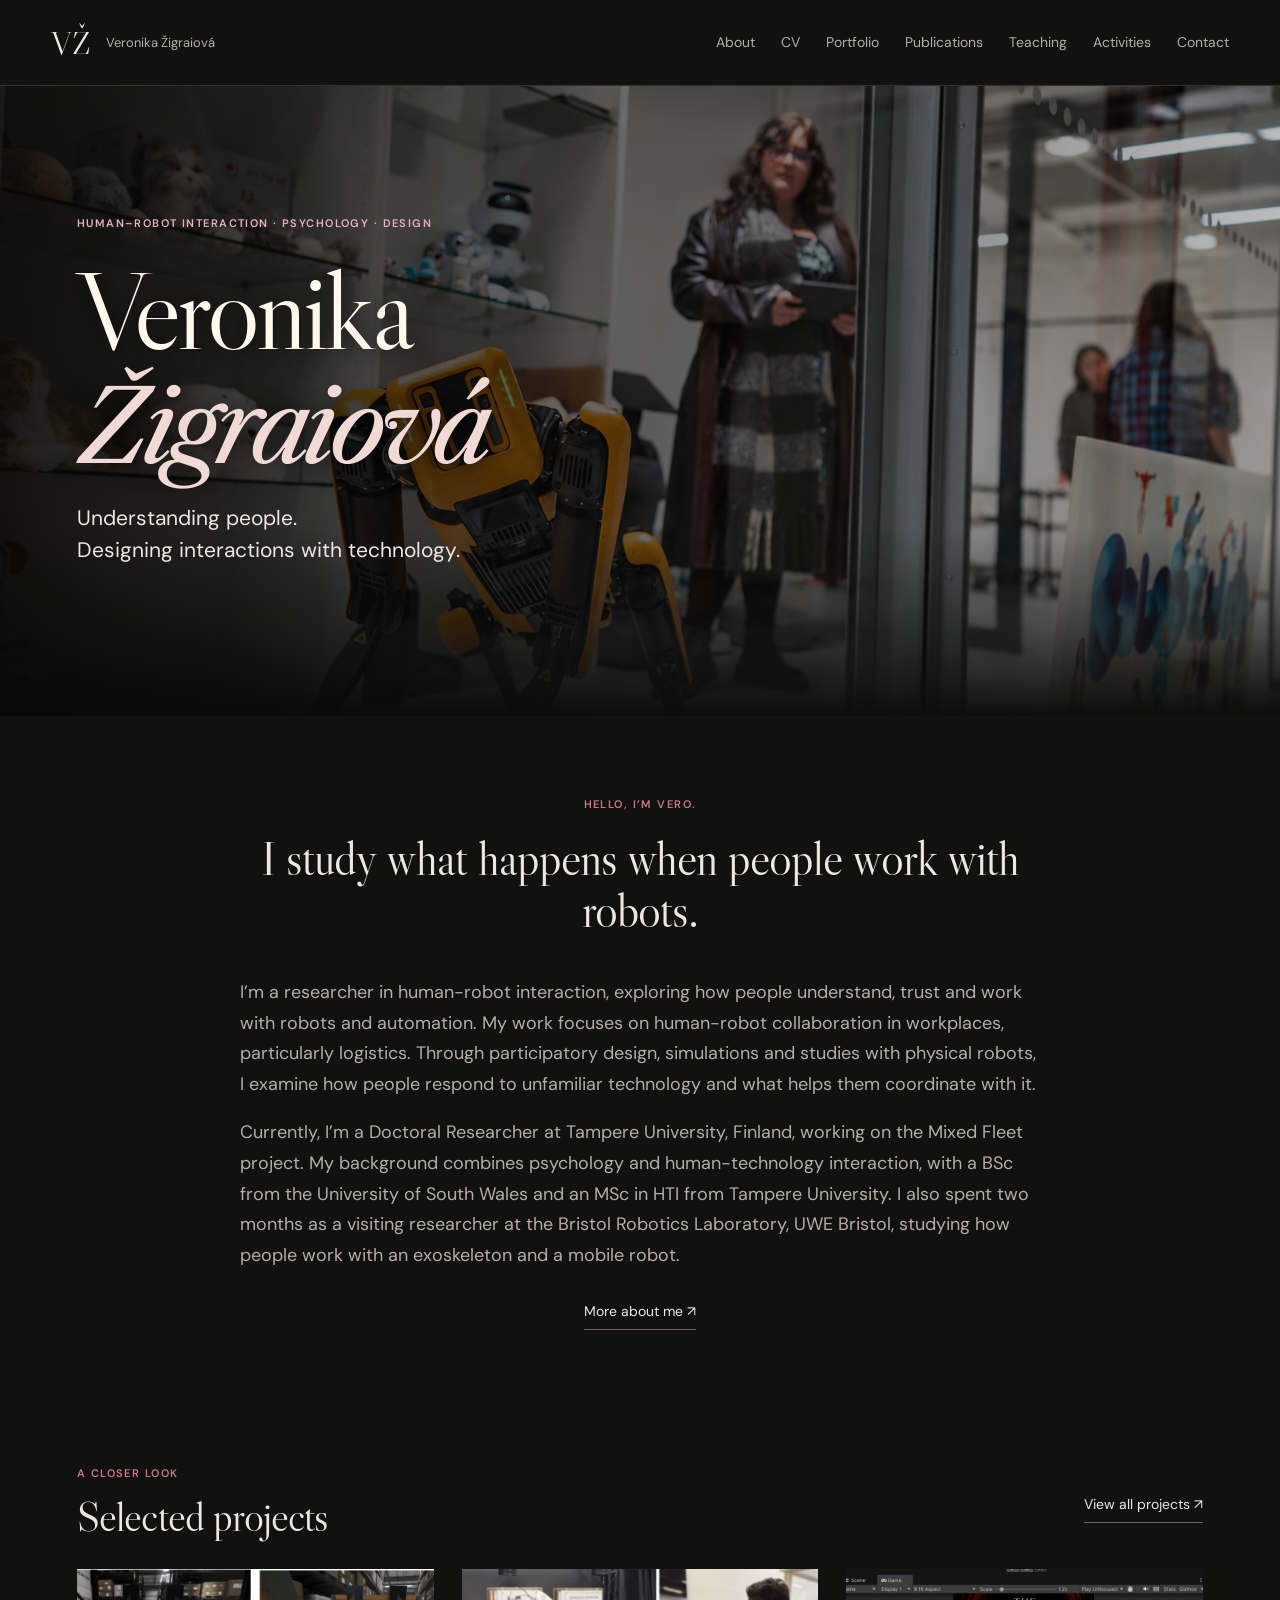
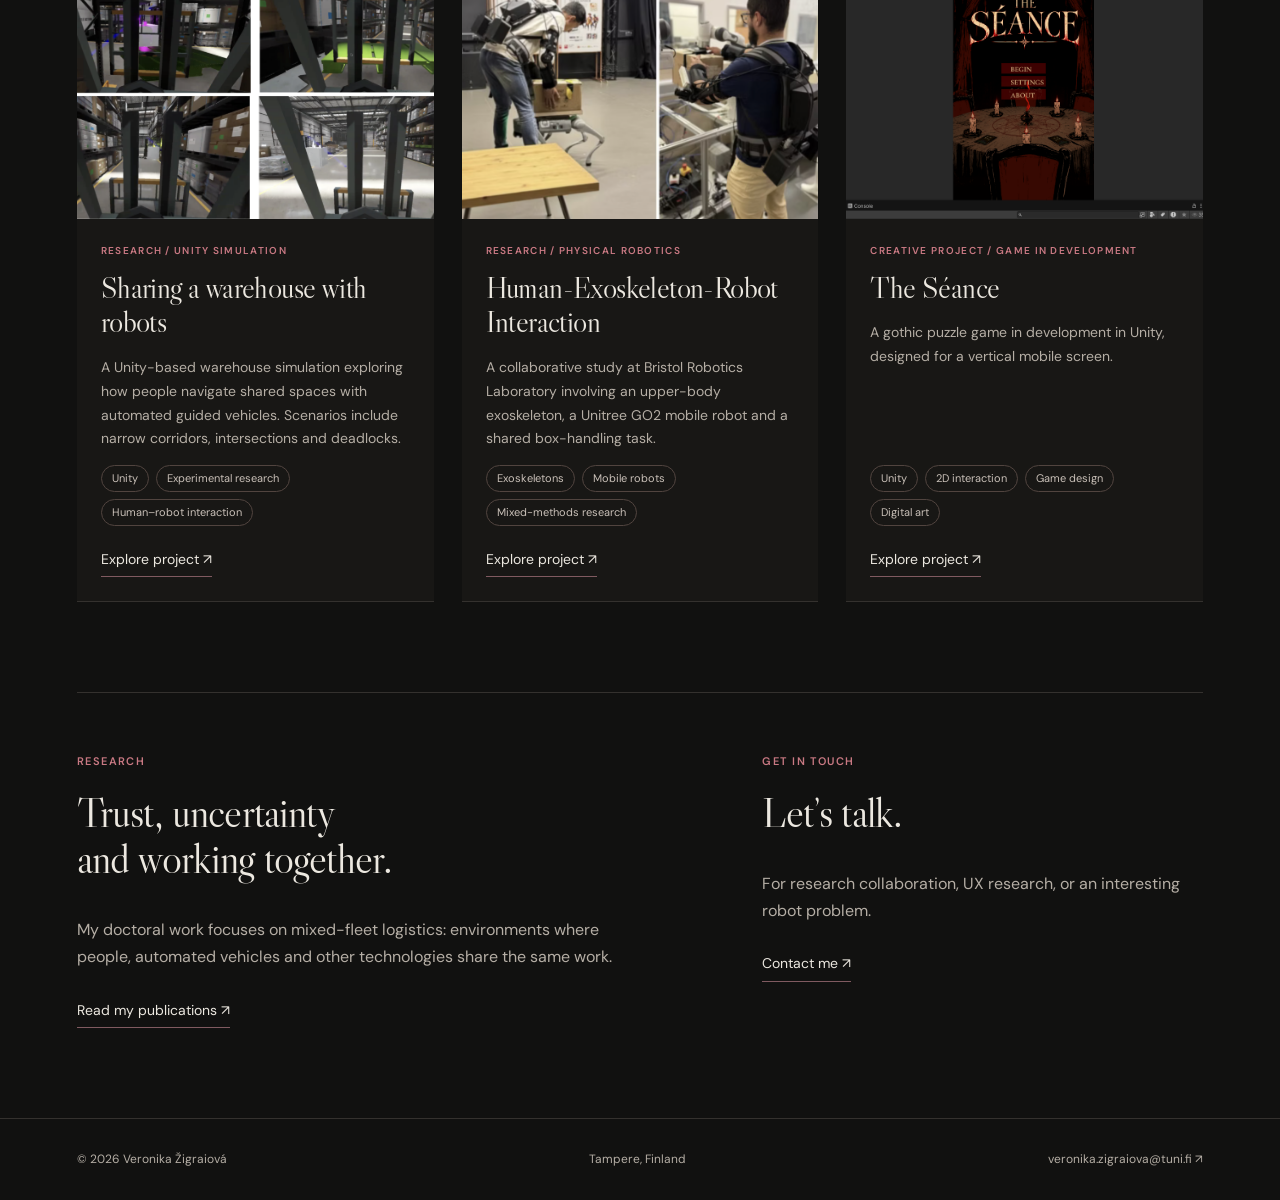
==== commit af7e4134: "Add files via upload" ====
--- a/index.html
+++ b/index.html
@@ -1,9 +1,10 @@
-<!doctype html><html lang="en"><head><meta charset="utf-8"><meta name="viewport" content="width=device-width, initial-scale=1"><title>Human–robot interaction researcher — Veronika Žigraiová</title><meta name="description" content="Human–robot interaction researcher. Research, design and creative work by Veronika Žigraiová, doctoral researcher in human–technology interaction."><link rel="preconnect" href="https://fonts.googleapis.com"><link rel="preconnect" href="https://fonts.gstatic.com" crossorigin><link href="https://fonts.googleapis.com/css2?family=DM+Sans:wght@400;500;600&family=Libre+Caslon+Display&display=swap" rel="stylesheet"><link rel="stylesheet" href="styles.css"></head><body><a class="skip" href="#main">Skip to content</a>
-<header class="site-header"><a class="wordmark" href="index.html" aria-label="Veronika Žigraiová — home">VŽ<span>Veronika Žigraiová</span></a><button class="menu" aria-controls="navigation" aria-expanded="false" hidden>Menu</button>
-<nav id="navigation" aria-label="Main navigation"><a href="about.html">About</a><a href="portfolio.html">Portfolio</a><a href="publications.html">Publications</a><a href="teaching.html">Teaching & activities</a><a href="contact.html">Contact</a></nav>
+<!doctype html><html lang="en"><head><meta charset="utf-8"><meta name="viewport" content="width=device-width, initial-scale=1"><title>Human–robot interaction researcher | Veronika Žigraiová</title><meta name="description" content="Human–robot interaction researcher. Research, design and creative work by Veronika Žigraiová."><link rel="preconnect" href="https://fonts.googleapis.com"><link rel="preconnect" href="https://fonts.gstatic.com" crossorigin><link href="https://fonts.googleapis.com/css2?family=DM+Sans:wght@400;500;600&family=Libre+Caslon+Display&family=Libre+Caslon+Text:ital,wght@1,400&family=Caveat:wght@400;600&display=swap" rel="stylesheet"><link rel="stylesheet" href="styles.css"></head><body><a class="skip" href="#main">Skip to content</a>
+<header class="site-header"><a class="wordmark" href="index.html" aria-label="Veronika Žigraiová · home">VŽ<span>Veronika Žigraiová</span></a><button class="menu" aria-controls="navigation" aria-expanded="false" hidden>Menu</button>
+<nav id="navigation" aria-label="Main navigation"><a href="about.html">About</a><a href="cv.html">CV</a><a href="portfolio.html">Portfolio</a><a href="publications.html">Publications</a><a href="teaching.html">Teaching</a><a href="activities.html">Activities</a><a href="contact.html">Contact</a></nav>
 </header>
 
 <main id="main">
+
 <section class="home-hero"><img src="robostudio.png" alt="Veronika operating a quadruped robot at Robostudio"><div class="hero-shade"></div><div class="hero-text wrap">
 <p class="eyebrow">Human–robot interaction · Psychology · Design</p>
 
@@ -12,15 +13,7 @@
 <p>Understanding people.<br>Designing interactions with technology.</p>
 </div></section>
 
-<section class="intro wrap">
-<p class="eyebrow">Hello, I’m Vero.</p>
-
-<h2>I study what happens when people work with robots.</h2>
-
-<p>I’m a Doctoral Researcher in Human–Technology Interaction at Tampere University. My background brings together psychology, HCI and robotics.</p>
-
-<p>My research examines how people understand unfamiliar automation, adapt their behaviour and decide when to trust it. I use interviews, questionnaires, Unity simulations and studies with physical robots.</p>
-<a class="read-link" href="about.html">More about me ↗</a></section>
+<section class="intro wrap"><p class="eyebrow">Hello, I’m Vero.</p><h2>I study what happens when people work with robots.</h2><p>I’m a researcher in human-robot interaction, exploring how people understand, trust and work with robots and automation. My work focuses on human-robot collaboration in workplaces, particularly logistics. Through participatory design, simulations and studies with physical robots, I examine how people respond to unfamiliar technology and what helps them coordinate with it.</p><p>Currently, I’m a Doctoral Researcher at Tampere University, Finland, working on the Mixed Fleet project. My background combines psychology and human-technology interaction, with a BSc from the University of South Wales and an MSc in HTI from Tampere University. I also spent two months as a visiting researcher at the Bristol Robotics Laboratory, UWE Bristol, studying how people work with an exoskeleton and a mobile robot.</p><a class="read-link" href="about.html">More about me ↗</a></section>
 
 <section class="work-section wrap"><div class="section-top"><div>
 <p class="eyebrow">A closer look</p>
@@ -38,10 +31,10 @@
 <article class="card" data-category="research"><a class="card-image" href="exoskeleton-robot.html"><img src="portfolio-exoskeleton.png" alt="Exoskeleton and mobile robot research" loading="lazy"></a><div class="card-copy">
 <p class="eyebrow">Research / Physical robotics</p>
 
-<h2><a href="exoskeleton-robot.html">One task, multiple technologies</a></h2>
+<h2><a href="exoskeleton-robot.html">Human-Exoskeleton-Robot Interaction</a></h2>
 
 <p>A collaborative study at Bristol Robotics Laboratory involving an upper-body exoskeleton, a Unitree GO2 mobile robot and a shared box-handling task.</p>
-<div class="tags"><span>Exoskeletons</span><span>Mobile robots</span><span>Mixed-methods research</span></div><a class="read-link" href="exoskeleton-robot.html" aria-label="Explore One task, multiple technologies">Explore project <span>↗</span></a></div></article>
+<div class="tags"><span>Exoskeletons</span><span>Mobile robots</span><span>Mixed-methods research</span></div><a class="read-link" href="exoskeleton-robot.html" aria-label="Explore Human-Exoskeleton-Robot Interaction">Explore project <span>↗</span></a></div></article>
 
 <article class="card" data-category="creative"><a class="card-image" href="the-seance.html"><img src="portfolio-seance.png" alt="The Séance gothic puzzle game" loading="lazy"></a><div class="card-copy">
 <p class="eyebrow">Creative project / Game in development</p>
@@ -65,6 +58,7 @@
 
 <p>For research collaboration, UX research, or an interesting robot problem.</p>
 <a class="read-link" href="contact.html">Contact me ↗</a></div></section>
+
 </main>
 
 <footer><a href="index.html">© 2026 Veronika Žigraiová</a><span>Tampere, Finland</span><a href="mailto:veronika.zigraiova@tuni.fi">veronika.zigraiova@tuni.fi ↗</a></footer>
--- a/styles.css
+++ b/styles.css
@@ -1 +1,7 @@
-:root{--bg:#111110;--panel:#181715;--ink:#ece8e0;--muted:#b5aea5;--accent:#c97983;--wine:#7b1f2b;--line:#34312e;--serif:'Libre Caslon Display',Georgia,serif;--sans:'DM Sans',Arial,sans-serif}*{box-sizing:border-box}body{margin:0;background:var(--bg);color:var(--ink);font:16px/1.7 var(--sans)}a{color:inherit;text-underline-offset:5px}img{display:block;max-width:100%;height:auto}button{font:inherit;cursor:pointer}h1,h2,h3,p{margin-top:0}h1,h2,h3{line-height:1.1;font-weight:400}h1,h2,h3{font-family:var(--serif)}h1{font-size:clamp(50px,6.7vw,94px);letter-spacing:-.035em;margin-bottom:25px}h2{font-size:42px;letter-spacing:-.02em}h3{font-size:28px}p{color:var(--muted)}a:focus-visible,button:focus-visible{outline:2px solid var(--accent);outline-offset:6px}.wrap{width:min(1180px,88%);margin-inline:auto}.site-header{min-height:86px;padding:18px 4%;display:flex;gap:30px;align-items:center;justify-content:space-between;background:#111110;border-bottom:1px solid var(--line)}.wordmark{display:flex;align-items:center;gap:15px;text-decoration:none;font:32px var(--serif);white-space:nowrap}.wordmark span{font:13px var(--sans);color:var(--muted)}nav{display:flex;gap:26px;align-items:center}nav a{font-size:14px;text-decoration:none;color:var(--muted)}nav a:hover,nav a[aria-current]{color:var(--ink)}nav a[aria-current]{text-decoration:underline;text-decoration-color:var(--accent);text-underline-offset:8px}.menu{display:none}.eyebrow{font:11px/1.6 var(--sans);font-weight:600;letter-spacing:.13em;text-transform:uppercase;color:var(--accent);margin-bottom:18px}.home-hero{position:relative;min-height:560px;height:70vh;max-height:760px;display:flex;align-items:center;isolation:isolate}.home-hero>img{position:absolute;inset:0;width:100%;height:100%;object-fit:cover;object-position:50% 15%;z-index:-2}.hero-shade{position:absolute;inset:0;background:linear-gradient(90deg,rgba(8,8,8,.88),rgba(8,8,8,.3)),linear-gradient(0deg,#111110,transparent 30%);z-index:-1}.hero-text h1{font-size:clamp(65px,8vw,120px);margin:22px 0;line-height:.9}.hero-text h1 em{font-style:normal;color:#d1c7bb}.hero-text>p:last-child{font-size:21px;color:var(--ink);line-height:1.5}.hero-text .eyebrow{color:#e9b2ba}.intro{max-width:740px;padding-block:80px;text-align:center}.intro h2{font-size:48px}.intro p:not(.eyebrow){font-size:18px}.read-link{display:inline-block;text-decoration:none;border-bottom:1px solid #805a60;padding-bottom:5px;font-size:14px;margin-top:12px}.read-link:hover{color:var(--accent)}.work-section{padding-block:55px 90px}.section-top{display:flex;justify-content:space-between;align-items:center;gap:30px;margin-bottom:30px}.section-top h2{margin-bottom:0}.section-top .eyebrow{margin-bottom:10px}.cards{display:grid;grid-template-columns:repeat(3,minmax(0,1fr));gap:28px}.card{background:var(--panel);border-bottom:1px solid var(--line);min-width:0;display:flex;flex-direction:column}.card-image{display:block;overflow:hidden;background:#24211f}.card-image img{width:100%;height:250px;object-fit:cover;transition:transform .25s ease}.card-image:hover img{transform:scale(1.025)}.card-copy{padding:24px;display:flex;flex-direction:column;flex:1}.card .eyebrow{font-size:10px;margin-bottom:12px}.card h2{font-size:30px;line-height:1.15;margin-bottom:16px}.card h2 a{text-decoration:none}.card h2 a:hover{color:var(--accent)}.card p{font-size:14px}.card .tags{margin-top:auto}.card .read-link{align-self:flex-start;margin-top:22px}.tags{display:flex;flex-wrap:wrap;gap:7px}.tags span{font-size:11px;color:#c9c0b8;border:1px solid #51443f;border-radius:20px;padding:3px 10px}.home-bottom{display:grid;grid-template-columns:1.3fr 1fr;gap:10%;padding-block:60px 90px;border-top:1px solid var(--line)}.page-heading{padding-block:70px 40px;max-width:1180px}.page-heading h1{max-width:1000px}.lead{font-size:21px;max-width:790px;line-height:1.55;margin-bottom:0}.bio{display:grid;grid-template-columns:1.5fr 1fr;gap:8%;padding-block:20px 90px}.prose{font-size:17px;max-width:760px}.prose h2{font-size:36px;margin-top:42px;margin-bottom:18px}.prose h2:first-child{margin-top:0}.prose strong{color:var(--ink);font-weight:500}.portrait{width:100%;max-height:570px;object-fit:cover}.caption,figcaption{font-size:12px;color:var(--muted);margin-top:14px}.credentials{display:grid;grid-template-columns:1fr 1fr;gap:20px;border-top:1px solid var(--line);padding-top:25px;margin-top:30px}.credentials b{display:block;font:27px var(--serif);margin-bottom:10px}.credentials span{font-size:13px;color:var(--muted)}.filters{display:flex;flex-wrap:wrap;gap:10px;margin-bottom:32px}.filters button{color:var(--ink);background:transparent;border:1px solid var(--line);padding:10px 18px;border-radius:30px;font-size:13px}.filters button[aria-pressed=true]{background:var(--wine);border-color:var(--wine)}.project-figure{margin:32px 0 55px}.project-figure img{width:100%;max-height:650px;object-fit:contain;background:var(--panel)}.project-layout{display:grid;grid-template-columns:minmax(0,2fr) minmax(240px,1fr);gap:8%;padding-bottom:40px}.project-aside{align-self:start;background:var(--panel);padding:30px;border-top:2px solid var(--wine)}.project-aside h2{font-size:28px}.project-aside p{font-size:14px}.project-aside .read-link{display:block;margin-top:25px}.related{grid-template-columns:repeat(2,minmax(0,1fr));max-width:780px}.publications{padding-block:10px 90px}.pub-list article{display:grid;grid-template-columns:100px minmax(0,1fr);gap:30px;padding:32px 0;border-top:1px solid var(--line)}.pub-list h3{font-size:29px;margin-bottom:12px}.pub-list p{font-size:14px;margin-bottom:6px}.pub-list a{color:var(--accent);font-size:13px}.year{font-size:13px;color:var(--accent)}.teaching{margin-left:6%;padding-bottom:40px}.activity-grid{display:grid;grid-template-columns:repeat(3,minmax(0,1fr));gap:30px;padding-bottom:90px}.activity-grid img{width:100%;height:290px;object-fit:cover;margin-bottom:25px}.activity-grid h2{font-size:30px}.activity-grid p{font-size:15px}.contact-layout{display:grid;grid-template-columns:1.5fr 1fr;gap:8%;padding-block:30px 100px;align-items:center}.email{font:clamp(23px,2.4vw,35px)/1.4 var(--serif);overflow-wrap:anywhere}.contact-layout p{margin-top:32px}.contact-layout .portrait{max-height:400px;object-fit:contain}footer{padding:30px 6%;border-top:1px solid var(--line);display:flex;gap:20px;justify-content:space-between;flex-wrap:wrap;color:var(--muted);font-size:12px}footer a{text-decoration:none}.skip{position:absolute;top:-100px;left:15px;padding:12px;background:var(--ink);color:var(--bg);z-index:10}.skip:focus{top:10px}.sr-only{position:absolute;width:1px;height:1px;overflow:hidden;clip-path:inset(50%)}[hidden]{display:none!important}@media(max-width:1000px){.wordmark span{display:none}nav{gap:16px}.cards{grid-template-columns:repeat(2,minmax(0,1fr))}.home-hero{height:60vh}.activity-grid{gap:20px}.activity-grid img{height:230px}}@media(max-width:700px){.site-header{flex-wrap:wrap;gap:14px;padding:16px 6%;min-height:72px}.menu:not([hidden]){display:block;margin-left:auto;border:1px solid var(--line);padding:6px 15px;background:none;color:var(--ink)}nav{width:100%;flex-wrap:wrap;gap:14px 22px}body.js nav{display:none}body.js nav.open{display:flex}.home-hero{height:570px;min-height:0}.home-hero>img{object-position:60% center}.hero-shade{background:linear-gradient(90deg,rgba(8,8,8,.86),rgba(8,8,8,.4)),linear-gradient(0deg,#111110,transparent 40%)}.hero-text .eyebrow{font-size:10px}.hero-text h1{font-size:72px}.hero-text>p:last-child{font-size:19px}.intro{padding-block:55px}.intro h2{font-size:38px}.intro p:not(.eyebrow){font-size:16px}.cards,.related,.bio,.project-layout,.home-bottom,.contact-layout,.activity-grid{grid-template-columns:1fr}.card-image img{height:260px}.card h2{font-size:32px}.section-top{align-items:flex-start;flex-direction:column;gap:8px}.section-top h2{font-size:38px}.page-heading{padding-block:45px 30px}.page-heading h1{font-size:51px}.lead{font-size:18px}.bio{gap:40px}.bio aside{max-width:380px}.work-section{padding-block:30px 60px}.project-layout{gap:35px}.project-figure{margin-bottom:35px}.project-aside{padding:25px}.home-bottom{gap:45px;padding-block:40px 60px}.home-bottom h2{font-size:36px}.pub-list article{grid-template-columns:1fr;gap:8px}.pub-list h3{font-size:27px}.activity-grid{gap:40px}.activity-grid img{height:auto;max-height:420px}.contact-layout{gap:35px}.credentials{grid-template-columns:1fr}.contact-layout p{margin-top:15px}footer{flex-direction:column;gap:8px}}@media(prefers-reduced-motion:reduce){*{transition:none!important}}
+:root{--bg:#111110;--panel:#181715;--ink:#ece8e0;--muted:#b5aea5;--accent:#c97983;--wine:#7b1f2b;--line:#34312e;--serif:'Libre Caslon Display',Georgia,serif;--sans:'DM Sans',Arial,sans-serif}*{box-sizing:border-box}body{margin:0;background:var(--bg);color:var(--ink);font:16px/1.7 var(--sans)}a{color:inherit;text-underline-offset:5px}img{display:block;max-width:100%;height:auto}button{font:inherit;cursor:pointer}h1,h2,h3,p{margin-top:0}h1,h2,h3{line-height:1.1;font-weight:400}h1,h2,h3{font-family:var(--serif)}h1{font-size:clamp(50px,6.7vw,94px);letter-spacing:-.035em;margin-bottom:25px}h2{font-size:42px;letter-spacing:-.02em}h3{font-size:28px}p{color:var(--muted)}a:focus-visible,button:focus-visible{outline:2px solid var(--accent);outline-offset:6px}.wrap{width:min(1180px,88%);margin-inline:auto}.site-header{min-height:86px;padding:18px 4%;display:flex;gap:30px;align-items:center;justify-content:space-between;background:#111110;border-bottom:1px solid var(--line)}.wordmark{display:flex;align-items:center;gap:15px;text-decoration:none;font:32px var(--serif);white-space:nowrap}.wordmark span{font:13px var(--sans);color:var(--muted)}nav{display:flex;gap:26px;align-items:center}nav a{font-size:14px;text-decoration:none;color:var(--muted)}nav a:hover,nav a[aria-current]{color:var(--ink)}nav a[aria-current]{text-decoration:underline;text-decoration-color:var(--accent);text-underline-offset:8px}.menu{display:none}.eyebrow{font:11px/1.6 var(--sans);font-weight:600;letter-spacing:.13em;text-transform:uppercase;color:var(--accent);margin-bottom:18px}.home-hero{position:relative;min-height:560px;height:70vh;max-height:760px;display:flex;align-items:center;isolation:isolate}.home-hero>img{position:absolute;inset:0;width:100%;height:100%;object-fit:cover;object-position:50% 15%;z-index:-2}.hero-shade{position:absolute;inset:0;background:linear-gradient(90deg,rgba(8,8,8,.88),rgba(8,8,8,.3)),linear-gradient(0deg,#111110,transparent 30%);z-index:-1}.hero-text h1{font-size:clamp(65px,8vw,120px);margin:22px 0;line-height:.9}.hero-text h1 em{font-style:normal;color:#d1c7bb}.hero-text>p:last-child{font-size:21px;color:var(--ink);line-height:1.5}.hero-text .eyebrow{color:#e9b2ba}.intro{max-width:740px;padding-block:80px;text-align:center}.intro h2{font-size:48px}.intro p:not(.eyebrow){font-size:18px}.read-link{display:inline-block;text-decoration:none;border-bottom:1px solid #805a60;padding-bottom:5px;font-size:14px;margin-top:12px}.read-link:hover{color:var(--accent)}.work-section{padding-block:55px 90px}.section-top{display:flex;justify-content:space-between;align-items:center;gap:30px;margin-bottom:30px}.section-top h2{margin-bottom:0}.section-top .eyebrow{margin-bottom:10px}.cards{display:grid;grid-template-columns:repeat(3,minmax(0,1fr));gap:28px}.card{background:var(--panel);border-bottom:1px solid var(--line);min-width:0;display:flex;flex-direction:column}.card-image{display:block;overflow:hidden;background:#24211f}.card-image img{width:100%;height:250px;object-fit:cover;transition:transform .25s ease}.card-image:hover img{transform:scale(1.025)}.card-copy{padding:24px;display:flex;flex-direction:column;flex:1}.card .eyebrow{font-size:10px;margin-bottom:12px}.card h2{font-size:30px;line-height:1.15;margin-bottom:16px}.card h2 a{text-decoration:none}.card h2 a:hover{color:var(--accent)}.card p{font-size:14px}.card .tags{margin-top:auto}.card .read-link{align-self:flex-start;margin-top:22px}.tags{display:flex;flex-wrap:wrap;gap:7px}.tags span{font-size:11px;color:#c9c0b8;border:1px solid #51443f;border-radius:20px;padding:3px 10px}.home-bottom{display:grid;grid-template-columns:1.3fr 1fr;gap:10%;padding-block:60px 90px;border-top:1px solid var(--line)}.page-heading{padding-block:70px 40px;max-width:1180px}.page-heading h1{max-width:1000px}.lead{font-size:21px;max-width:790px;line-height:1.55;margin-bottom:0}.bio{display:grid;grid-template-columns:1.5fr 1fr;gap:8%;padding-block:20px 90px}.prose{font-size:17px;max-width:760px}.prose h2{font-size:36px;margin-top:42px;margin-bottom:18px}.prose h2:first-child{margin-top:0}.prose strong{color:var(--ink);font-weight:500}.portrait{width:100%;max-height:570px;object-fit:cover}.caption,figcaption{font-size:12px;color:var(--muted);margin-top:14px}.credentials{display:grid;grid-template-columns:1fr 1fr;gap:20px;border-top:1px solid var(--line);padding-top:25px;margin-top:30px}.credentials b{display:block;font:27px var(--serif);margin-bottom:10px}.credentials span{font-size:13px;color:var(--muted)}.filters{display:flex;flex-wrap:wrap;gap:10px;margin-bottom:32px}.filters button{color:var(--ink);background:transparent;border:1px solid var(--line);padding:10px 18px;border-radius:30px;font-size:13px}.filters button[aria-pressed=true]{background:var(--wine);border-color:var(--wine)}.project-figure{margin:32px 0 55px}.project-figure img{width:100%;max-height:650px;object-fit:contain;background:var(--panel)}.project-layout{display:grid;grid-template-columns:minmax(0,2fr) minmax(240px,1fr);gap:8%;padding-bottom:40px}.project-aside{align-self:start;background:var(--panel);padding:30px;border-top:2px solid var(--wine)}.project-aside h2{font-size:28px}.project-aside p{font-size:14px}.project-aside .read-link{display:block;margin-top:25px}.related{grid-template-columns:repeat(2,minmax(0,1fr));max-width:780px}.publications{padding-block:10px 90px}.pub-list article{display:grid;grid-template-columns:100px minmax(0,1fr);gap:30px;padding:32px 0;border-top:1px solid var(--line)}.pub-list h3{font-size:29px;margin-bottom:12px}.pub-list p{font-size:14px;margin-bottom:6px}.pub-list a{color:var(--accent);font-size:13px}.year{font-size:13px;color:var(--accent)}.teaching{margin-left:6%;padding-bottom:40px}.activity-grid{display:grid;grid-template-columns:repeat(3,minmax(0,1fr));gap:30px;padding-bottom:90px}.activity-grid img{width:100%;height:290px;object-fit:cover;margin-bottom:25px}.activity-grid h2{font-size:30px}.activity-grid p{font-size:15px}.contact-layout{display:grid;grid-template-columns:1.5fr 1fr;gap:8%;padding-block:30px 100px;align-items:center}.email{font:clamp(23px,2.4vw,35px)/1.4 var(--serif);overflow-wrap:anywhere}.contact-layout p{margin-top:32px}.contact-layout .portrait{max-height:400px;object-fit:contain}footer{padding:30px 6%;border-top:1px solid var(--line);display:flex;gap:20px;justify-content:space-between;flex-wrap:wrap;color:var(--muted);font-size:12px}footer a{text-decoration:none}.skip{position:absolute;top:-100px;left:15px;padding:12px;background:var(--ink);color:var(--bg);z-index:10}.skip:focus{top:10px}.sr-only{position:absolute;width:1px;height:1px;overflow:hidden;clip-path:inset(50%)}[hidden]{display:none!important}@media(max-width:1000px){.wordmark span{display:none}nav{gap:16px}.cards{grid-template-columns:repeat(2,minmax(0,1fr))}.home-hero{height:60vh}.activity-grid{gap:20px}.activity-grid img{height:230px}}@media(max-width:700px){.site-header{flex-wrap:wrap;gap:14px;padding:16px 6%;min-height:72px}.menu:not([hidden]){display:block;margin-left:auto;border:1px solid var(--line);padding:6px 15px;background:none;color:var(--ink)}nav{width:100%;flex-wrap:wrap;gap:14px 22px}body.js .site-header nav{display:none}body.js .site-header nav.open{display:flex}.home-hero{height:570px;min-height:0}.home-hero>img{object-position:60% center}.hero-shade{background:linear-gradient(90deg,rgba(8,8,8,.86),rgba(8,8,8,.4)),linear-gradient(0deg,#111110,transparent 40%)}.hero-text .eyebrow{font-size:10px}.hero-text h1{font-size:72px}.hero-text>p:last-child{font-size:19px}.intro{padding-block:55px}.intro h2{font-size:38px}.intro p:not(.eyebrow){font-size:16px}.cards,.related,.bio,.project-layout,.home-bottom,.contact-layout,.activity-grid{grid-template-columns:1fr}.card-image img{height:260px}.card h2{font-size:32px}.section-top{align-items:flex-start;flex-direction:column;gap:8px}.section-top h2{font-size:38px}.page-heading{padding-block:45px 30px}.page-heading h1{font-size:51px}.lead{font-size:18px}.bio{gap:40px}.bio aside{max-width:380px}.work-section{padding-block:30px 60px}.project-layout{gap:35px}.project-figure{margin-bottom:35px}.project-aside{padding:25px}.home-bottom{gap:45px;padding-block:40px 60px}.home-bottom h2{font-size:36px}.pub-list article{grid-template-columns:1fr;gap:8px}.pub-list h3{font-size:27px}.activity-grid{gap:40px}.activity-grid img{height:auto;max-height:420px}.contact-layout{gap:35px}.credentials{grid-template-columns:1fr}.contact-layout p{margin-top:15px}footer{flex-direction:column;gap:8px}}@media(prefers-reduced-motion:reduce){*{transition:none!important}}
+
+/* CV */
+.cv-contact{display:flex;flex-wrap:wrap;gap:8px 24px;font-size:14px;color:var(--muted);margin-top:24px}.cv-contact a{color:var(--ink)}.print-cv{margin-top:26px;border:1px solid #805a60;background:transparent;padding:10px 18px;color:var(--ink);font-size:14px}.print-cv:hover{background:var(--wine)}.cv-layout{display:grid;grid-template-columns:190px minmax(0,1fr);gap:65px;padding-block:20px 90px}.cv-nav{align-self:start;position:sticky;top:30px;border-top:1px solid var(--line);padding-top:25px}.cv-nav nav{display:flex;flex-direction:column;align-items:flex-start;gap:12px}.cv-nav nav a{font-size:13px}.cv-content{min-width:0}.cv-section{padding:30px 0;border-top:1px solid var(--line);scroll-margin-top:30px}.cv-section h2{font-size:37px;margin-bottom:26px}.cv-section h3{font-family:var(--sans);font-size:18px;font-weight:500;line-height:1.5;margin-bottom:8px}.cv-section p,.cv-section li{font-size:15px;color:var(--muted)}.cv-section strong{color:var(--ink);font-weight:500}.cv-section ul,.cv-section ol{padding-left:20px}.cv-section li{margin-bottom:9px}.cv-entry{display:grid;grid-template-columns:145px minmax(0,1fr);gap:25px;margin-bottom:30px}.cv-entry:last-child{margin-bottom:0}.cv-entry .cv-date{font-size:12px;color:var(--accent);padding-top:4px}.cv-entry .cv-org{font-size:14px;margin-bottom:14px}.cv-entry ul{margin-top:0}.cv-papers li{margin-bottom:22px}.cv-languages{display:flex;flex-wrap:wrap;gap:20px 45px}.cv-languages dt{font-size:16px}.cv-languages dd{margin:5px 0 0;color:var(--muted);font-size:14px}.contact-social{margin-block:34px}.contact-social .eyebrow{margin-bottom:0}.contact-social .read-link{margin-top:6px}@media(max-width:1000px){.site-header nav{gap:15px}.cv-layout{gap:35px;grid-template-columns:160px minmax(0,1fr)}.cv-entry{grid-template-columns:120px minmax(0,1fr);gap:18px}}@media(max-width:700px){.cv-layout{grid-template-columns:1fr;gap:30px}.cv-nav{position:static}.cv-nav nav{flex-direction:row;flex-wrap:wrap;gap:10px 20px}.cv-entry{grid-template-columns:1fr;gap:0}.cv-entry .cv-date{margin-bottom:6px}.cv-section h2{font-size:32px}.cv-contact{flex-direction:column;overflow-wrap:anywhere}}@media print{body{background:white!important;color:#111;font:10pt/1.45 Arial,sans-serif}.site-header,footer,.skip,.cv-nav,.print-cv{display:none!important}.wrap{width:100%;max-width:none}.page-heading{padding:0 0 18px}.page-heading h1{font:30pt Georgia,serif;margin-bottom:10px}.page-heading .lead{font-size:12pt}.eyebrow,.cv-date{color:#444!important}.cv-contact{margin-top:10px;font-size:9pt}.cv-layout{display:block;padding:0}.cv-section{padding:16px 0;border-color:#aaa}.cv-section h2{font:19pt Georgia,serif;margin-bottom:15px;break-after:avoid}.cv-section h3{font-size:11pt;break-after:avoid}.cv-section p,.cv-section li,.cv-entry .cv-org,.cv-languages dd{color:#222;font-size:10pt}.cv-entry{grid-template-columns:100px 1fr;gap:18px;margin-bottom:18px;break-inside:avoid}.cv-entry .cv-date{font-size:9pt}.cv-section strong,.cv-contact a{color:#111}.cv-papers li{break-inside:avoid}.cv-section a{color:#111}.cv-section p{orphans:3;widows:3}@page{margin:18mm}}
+
+/* Detailed project stories and revised content */
+.hero-text h1{font-size:clamp(74px,8.7vw,132px);color:#fff8ed;text-shadow:0 3px 25px rgba(0,0,0,.7);letter-spacing:-.035em;line-height:1.02}.hero-text h1 em{font-family:'Libre Caslon Text',Georgia,serif;font-style:italic;font-weight:400;font-size:.91em;color:#f1d9d5;letter-spacing:-.055em}.hero-shade{background:linear-gradient(90deg,rgba(8,8,8,.91),rgba(8,8,8,.27)),linear-gradient(0deg,#111110,transparent 30%)}.intro{max-width:800px}.intro p:not(.eyebrow){text-align:left}.story-layout{display:grid;grid-template-columns:minmax(0,820px) 180px;gap:65px;padding-bottom:90px;align-items:start}.story-copy{min-width:0;font-size:17px}.story-copy>h2,.long-copy>h2{margin-top:58px;margin-bottom:22px;padding-top:24px;border-top:1px solid var(--line);font-size:40px}.story-copy>h3,.long-copy>h3{font:500 21px/1.4 var(--sans);margin-top:32px;margin-bottom:14px}.story-copy p,.long-copy p{line-height:1.8}.story-copy ul,.story-copy ol,.long-copy ul,.long-copy ol{padding-left:24px;color:var(--muted);line-height:1.8}.story-copy li,.long-copy li{margin-bottom:12px}.story-aside{position:sticky;top:30px;padding-top:24px;border-top:1px solid var(--line)}.story-aside a{display:block;color:var(--muted);font-size:13px;margin-bottom:16px;text-decoration:none}.story-aside a:hover{color:var(--accent)}.story-image{margin:35px 0}.story-image img{width:100%;height:auto;max-height:650px;object-fit:contain;background:var(--panel);min-height:100px}.story-image figcaption{line-height:1.5}.image-gallery{display:grid;grid-template-columns:repeat(3,minmax(0,1fr));gap:18px;margin:35px 0}.image-gallery .story-image{margin:0}.image-gallery img{height:300px;object-fit:contain}.image-gallery.characters{grid-template-columns:repeat(4,minmax(0,1fr));gap:12px}.characters img{height:320px;object-fit:contain;background:#1c1818}.characters figcaption{text-align:center}.long-copy{max-width:850px;padding-bottom:90px;font-size:17px}.long-copy .story-image{max-width:680px;margin-inline:auto}.long-copy .story-image img{max-height:550px}.course-label{font-size:14px}.course-label a{color:var(--accent)}.profile-links{display:flex;gap:28px;padding-bottom:42px}.publication-group{margin-top:70px}.pub-list .year{overflow-wrap:anywhere}.blog-list{display:grid;grid-template-columns:1fr 1fr;gap:0 40px}.blog-list article{padding:24px 0;border-top:1px solid var(--line)}.blog-list h3{font-size:26px;line-height:1.25}.blog-list h3 a{text-decoration:none}.blog-list h3 a:hover{color:var(--accent)}.ritual-card{margin:35px 0 24px;padding:32px 38px;background:#21191a;border:1px solid #68424a;box-shadow:inset 0 0 65px rgba(0,0,0,.25);border-radius:3px}.ritual-card>p:not(.eyebrow){font:400 30px/1.45 'Caveat','Segoe Print',cursive;color:#f1dfcc;margin-bottom:20px}.ritual-card>p:last-child{margin-bottom:0}.puzzle-solution{border:1px solid var(--line);background:var(--panel);margin:26px 0}.puzzle-solution summary{cursor:pointer;padding:18px 24px;color:var(--ink);font-size:16px}.puzzle-solution summary:hover{color:var(--accent)}.puzzle-solution summary:focus-visible{outline:2px solid var(--accent);outline-offset:4px}.puzzle-solution>div{padding:4px 24px 20px}.puzzle-solution[open] summary{border-bottom:1px solid var(--line);margin-bottom:20px}.bio .prose h2{margin-top:36px}@media(max-width:1100px){.story-layout{gap:35px;grid-template-columns:minmax(0,1fr) 145px}.hero-text h1{font-size:clamp(70px,9vw,110px)}}@media(max-width:920px){.site-header{flex-wrap:wrap;gap:14px;padding:16px 6%}.menu:not([hidden]){display:block;margin-left:auto;border:1px solid var(--line);padding:6px 15px;background:none;color:var(--ink)}.site-header nav{width:100%;flex-wrap:wrap;gap:14px 22px}body.js .site-header nav{display:none}body.js .site-header nav.open{display:flex}.story-layout{grid-template-columns:minmax(0,1fr)}.story-aside{position:static;display:flex;flex-wrap:wrap;gap:12px 24px}.story-aside .eyebrow{width:100%;margin-bottom:0}.story-aside a{margin-bottom:0}}@media(max-width:700px){.hero-text h1{font-size:clamp(53px,12.5vw,80px);line-height:1.08}.hero-text h1 em{font-size:.91em;letter-spacing:-.06em}.hero-text .eyebrow{max-width:270px}.story-copy,.long-copy{font-size:16px}.story-copy>h2,.long-copy>h2{font-size:34px;margin-top:42px}.story-copy>h3,.long-copy>h3{font-size:19px}.image-gallery,.image-gallery.characters{grid-template-columns:repeat(2,minmax(0,1fr))}.image-gallery img{height:240px}.characters img{height:290px}.blog-list{grid-template-columns:1fr}.ritual-card{padding:25px}.ritual-card>p:not(.eyebrow){font-size:28px}.publication-group{margin-top:50px}.profile-links{padding-bottom:30px}.story-layout{padding-bottom:60px}}@media(max-width:380px){.hero-text h1{font-size:48px}.characters img{height:220px}}@media print{.story-aside{display:none}.story-layout{display:block}.story-copy,.long-copy{color:#111}.ritual-card{background:#fff;border-color:#555}.ritual-card>p:not(.eyebrow){color:#111}}
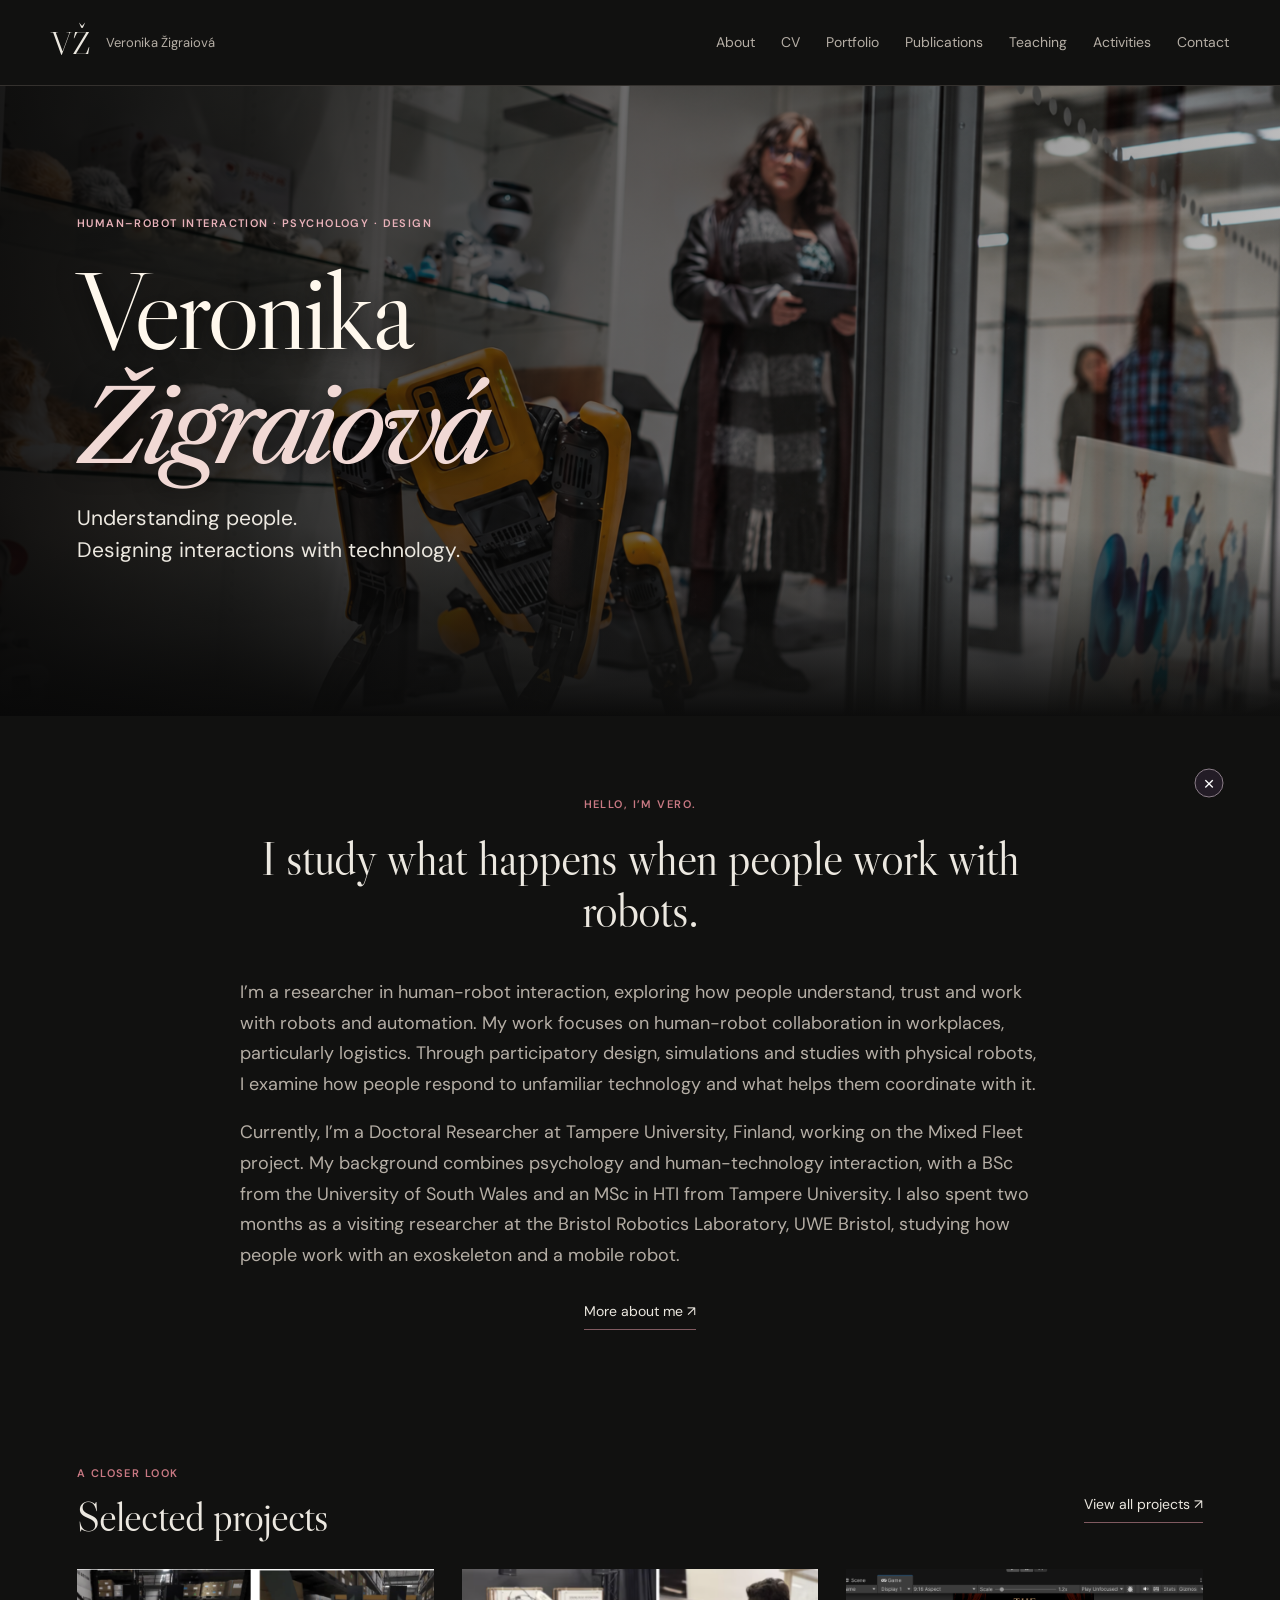
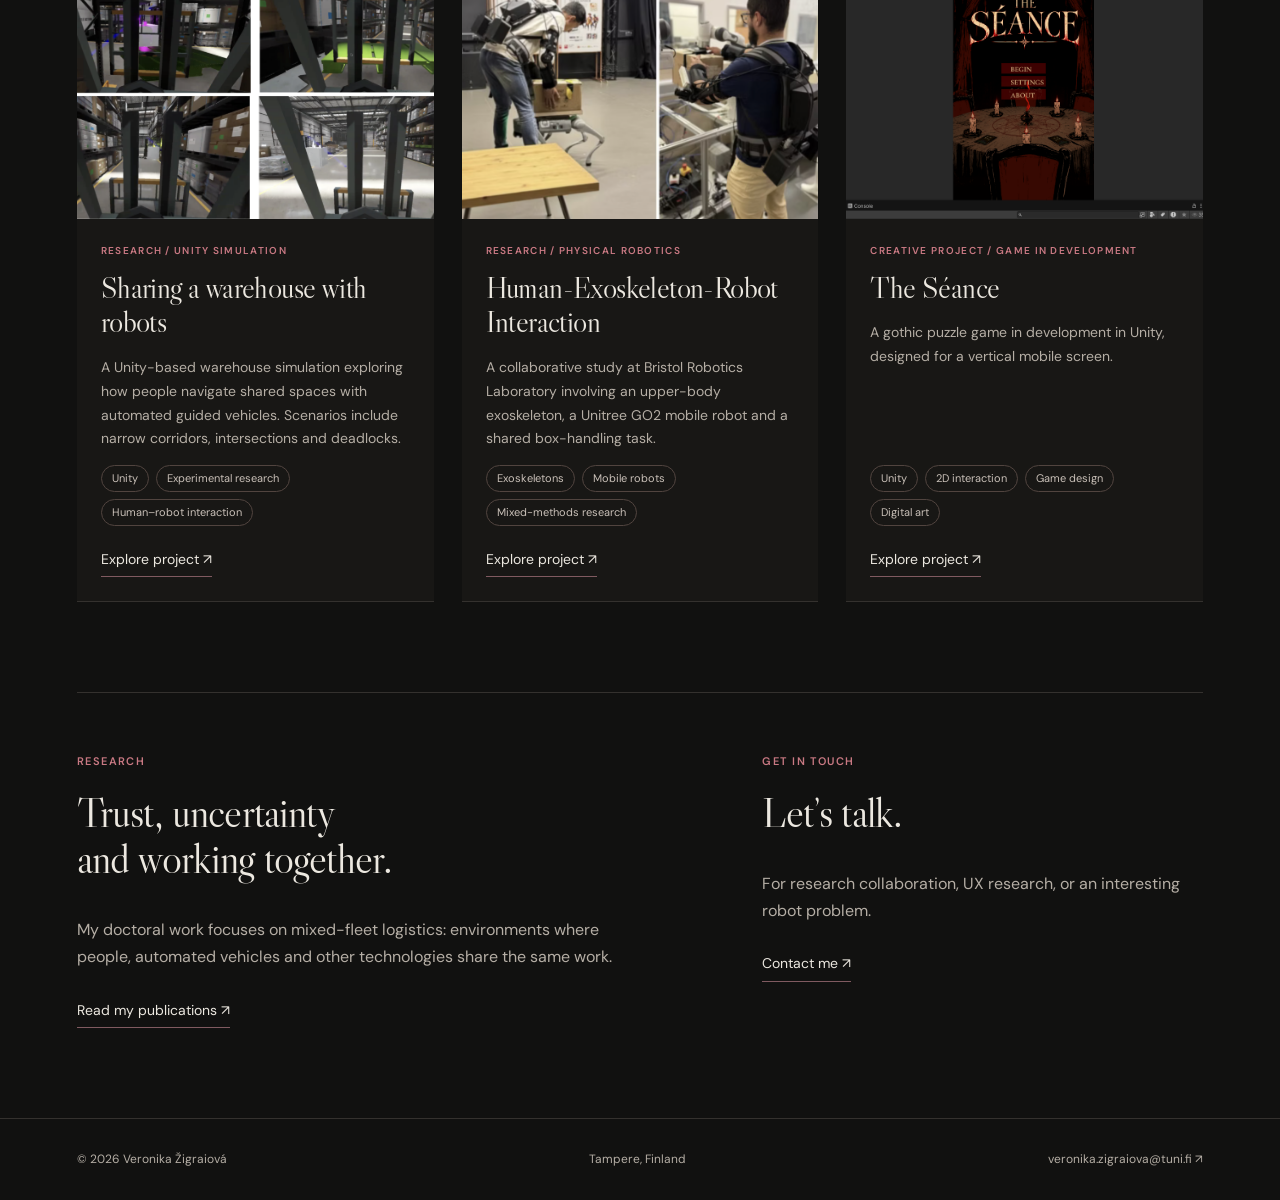
==== commit 91d24461: "Update index.html" ====
--- a/index.html
+++ b/index.html
@@ -62,4 +62,12 @@
 </main>
 
 <footer><a href="index.html">© 2026 Veronika Žigraiová</a><span>Tampere, Finland</span><a href="mailto:veronika.zigraiova@tuni.fi">veronika.zigraiova@tuni.fi ↗</a></footer>
-<script src="script.js"></script></body></html>+
+<script src="script.js"></script>
+
+
+<link rel="stylesheet" href="chimera.css">
+<script src="chimera.js" defer></script>
+
+</body>
+</html>
--- a/chimera.css
+++ b/chimera.css
@@ -0,0 +1,12 @@
+/* Floating chimera — independent of your portfolio styles */
+#site-chimera{position:fixed;top:0;left:0;z-index:9998;width:clamp(95px,12vw,145px);pointer-events:none;transition:opacity .55s ease;}
+#site-chimera[hidden],#site-chimera-return[hidden],#site-chimera-speech[hidden]{display:none!important}
+#site-chimera-creature{display:block;width:100%;padding:0;border:0;background:none;cursor:pointer;pointer-events:auto;animation:chimera-bob 3.8s ease-in-out infinite;filter:drop-shadow(0 3px 3px #0008)}
+#site-chimera-creature img{display:block;width:100%;height:auto}
+#site-chimera-creature:focus-visible,#site-chimera-dismiss:focus-visible,#site-chimera-return:focus-visible{outline:2px solid #e3b3c5;outline-offset:3px}
+@keyframes chimera-bob{0%,100%{transform:translateY(0) rotate(-2deg)}50%{transform:translateY(-9px) rotate(2deg)}}
+#site-chimera-speech{position:absolute;bottom:calc(100% + 8px);left:50%;transform:translateX(-50%);box-sizing:border-box;width:max-content;max-width:min(240px,75vw);min-width:130px;padding:11px 13px;border:1px solid #76646b;border-radius:12px;background:#eee7df;color:#231d22;font:14px/1.4 Georgia,serif;text-align:center;box-shadow:0 5px 18px #0005;pointer-events:none}
+#site-chimera-speech:after{content:'';position:absolute;top:100%;left:50%;transform:translateX(-50%);border:7px solid transparent;border-top-color:#eee7df}
+#site-chimera-dismiss{position:absolute;right:0;top:0;width:29px;height:29px;border:1px solid #8b7d88;border-radius:50%;background:#231c26;color:white;font:19px/1 sans-serif;cursor:pointer;pointer-events:auto}
+#site-chimera-return{position:fixed;bottom:14px;right:14px;z-index:9998;padding:9px 12px;border:1px solid #756571;border-radius:8px;background:#29222c;color:#f2e9e5;font:13px Georgia,serif;cursor:pointer}
+@media(prefers-reduced-motion:reduce){#site-chimera-creature{animation:none}#site-chimera{transition:none}}
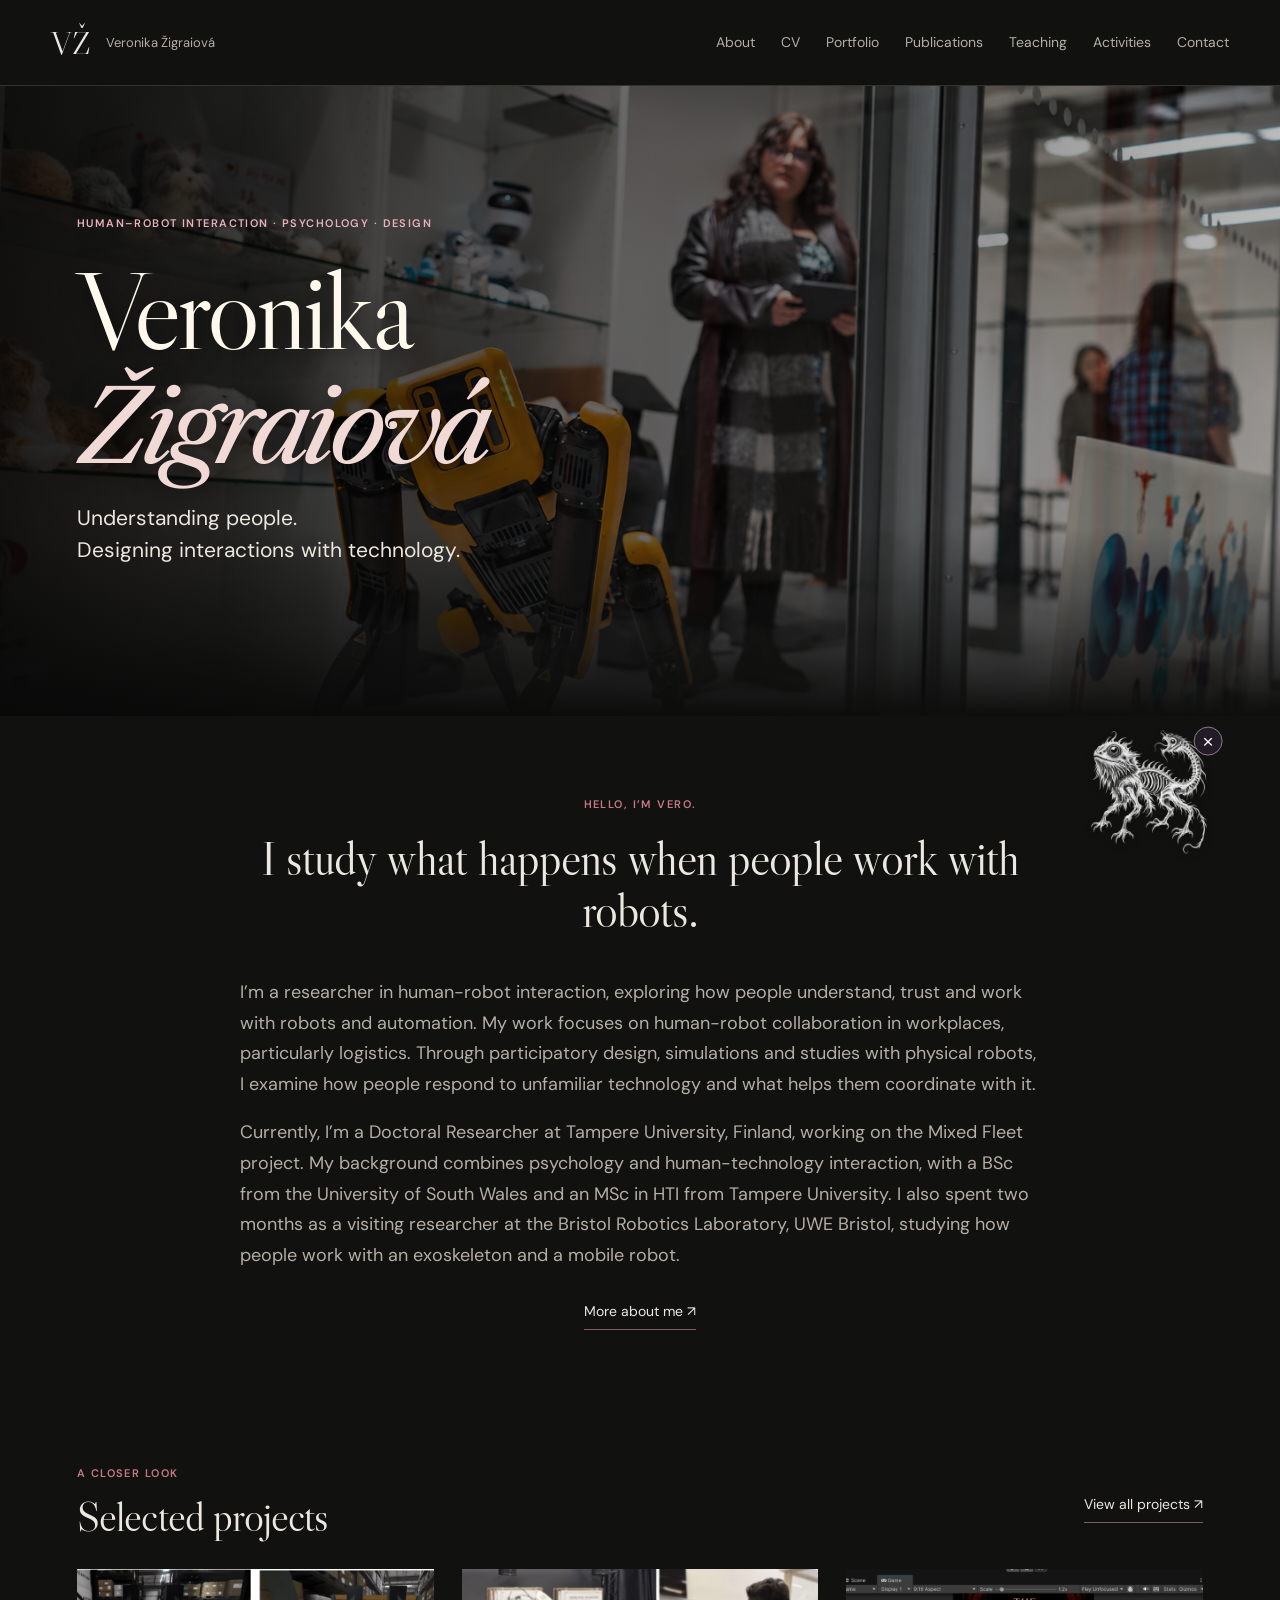
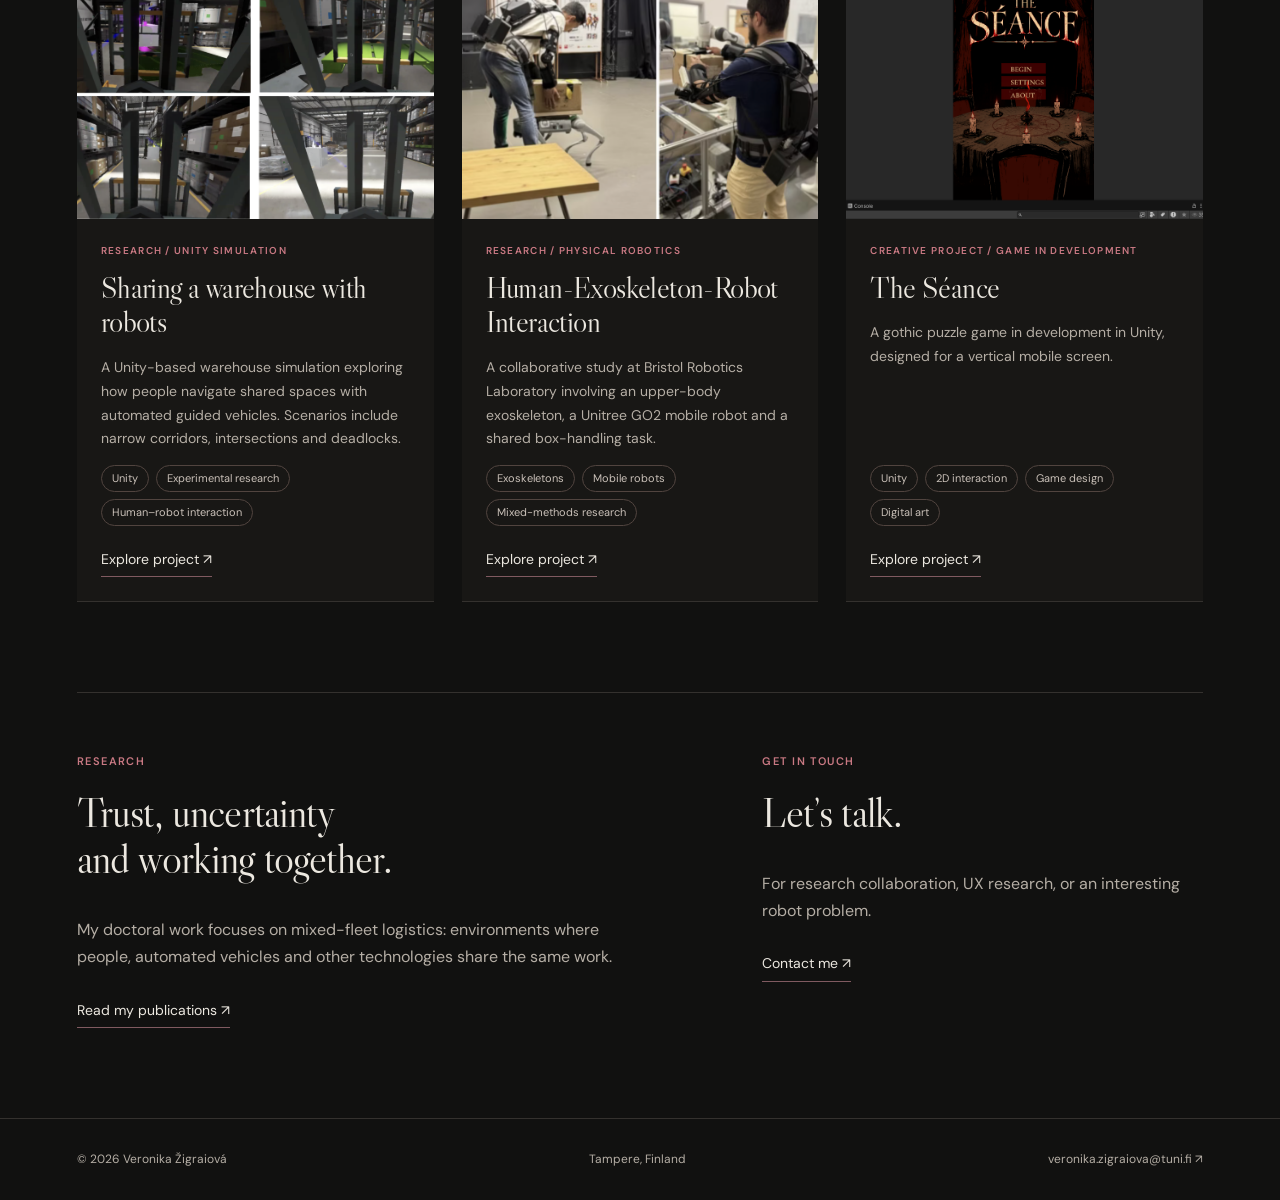
==== commit ea7696b2: "Add version query to chimera.css link" ====
--- a/index.html
+++ b/index.html
@@ -66,7 +66,7 @@
 <script src="script.js"></script>
 
 
-<link rel="stylesheet" href="chimera.css">
+<link rel="stylesheet" href="chimera.css?v=3">
 <script src="chimera.js" defer></script>
 
 </body>
--- a/chimera.css
+++ b/chimera.css
@@ -10,3 +10,7 @@
 #site-chimera-dismiss{position:absolute;right:0;top:0;width:29px;height:29px;border:1px solid #8b7d88;border-radius:50%;background:#231c26;color:white;font:19px/1 sans-serif;cursor:pointer;pointer-events:auto}
 #site-chimera-return{position:fixed;bottom:14px;right:14px;z-index:9998;padding:9px 12px;border:1px solid #756571;border-radius:8px;background:#29222c;color:#f2e9e5;font:13px Georgia,serif;cursor:pointer}
 @media(prefers-reduced-motion:reduce){#site-chimera-creature{animation:none}#site-chimera{transition:none}}
+
+#site-chimera-creature img {
+    filter: brightness(0) invert(1) !important;
+}
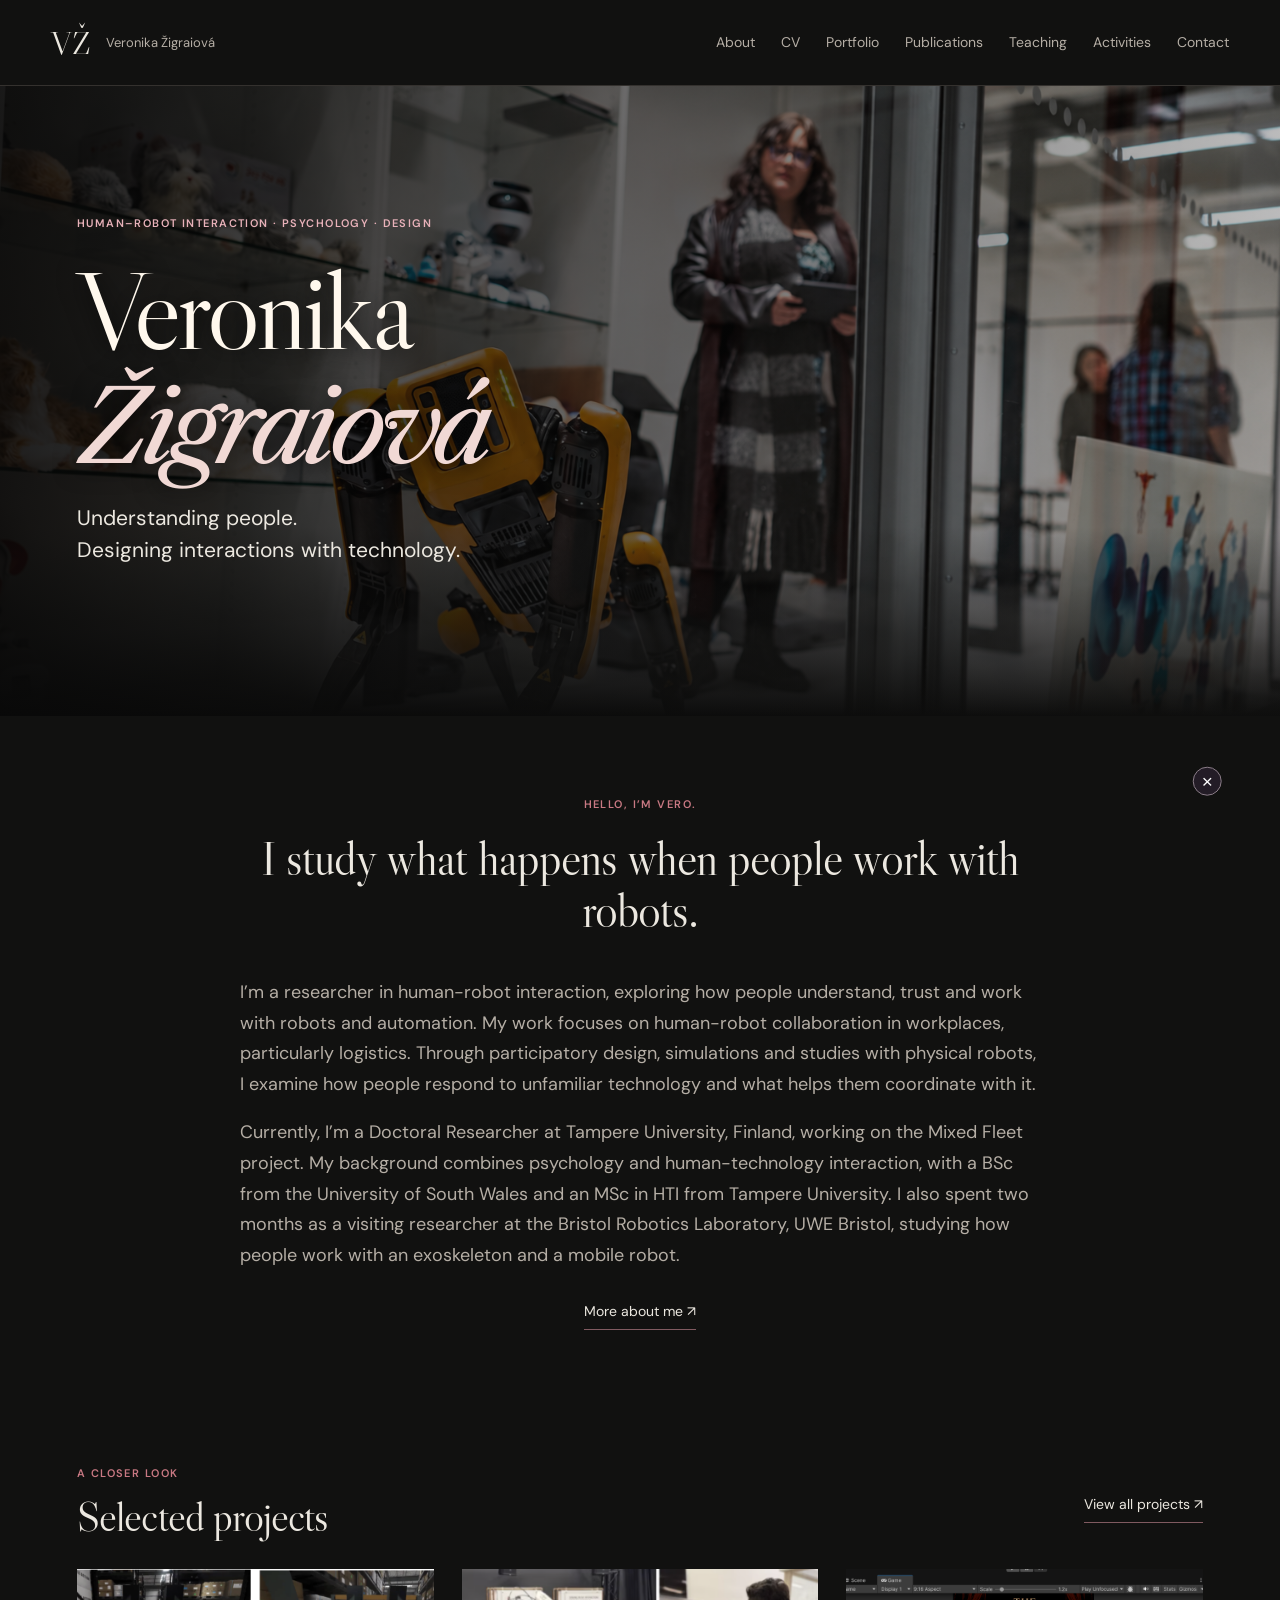
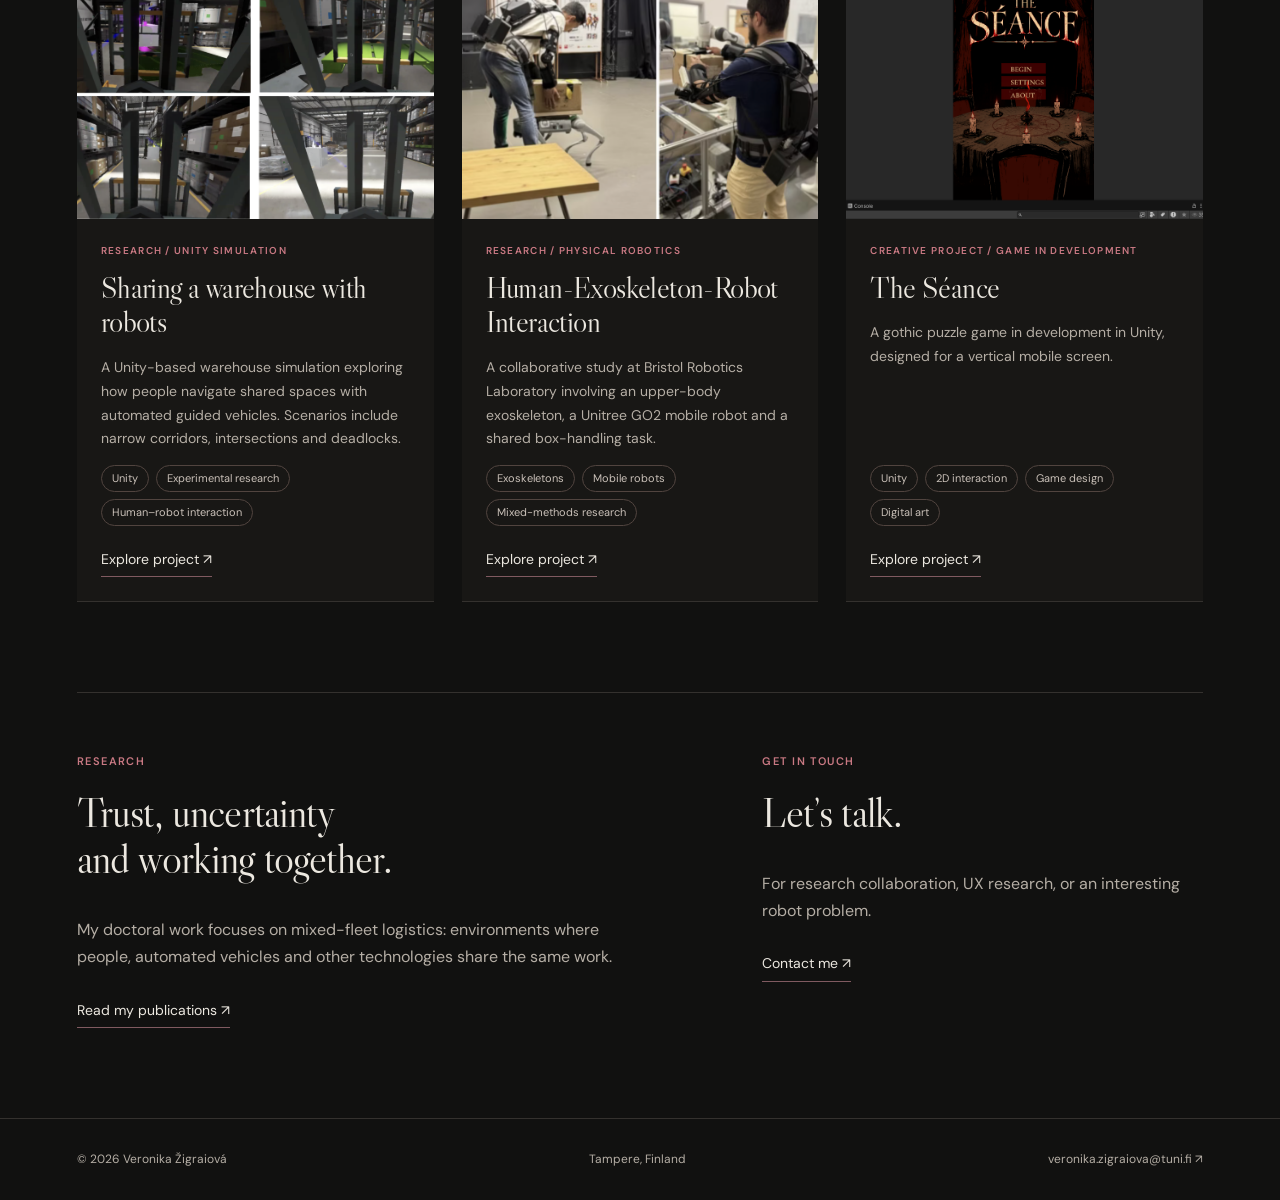
==== commit 2c3a525f: "Update chimera.js script version in index.html" ====
--- a/index.html
+++ b/index.html
@@ -67,7 +67,7 @@
 
 
 <link rel="stylesheet" href="chimera.css?v=3">
-<script src="chimera.js" defer></script>
+<script src="chimera.js?v=4" defer></script>
 
 </body>
 </html>
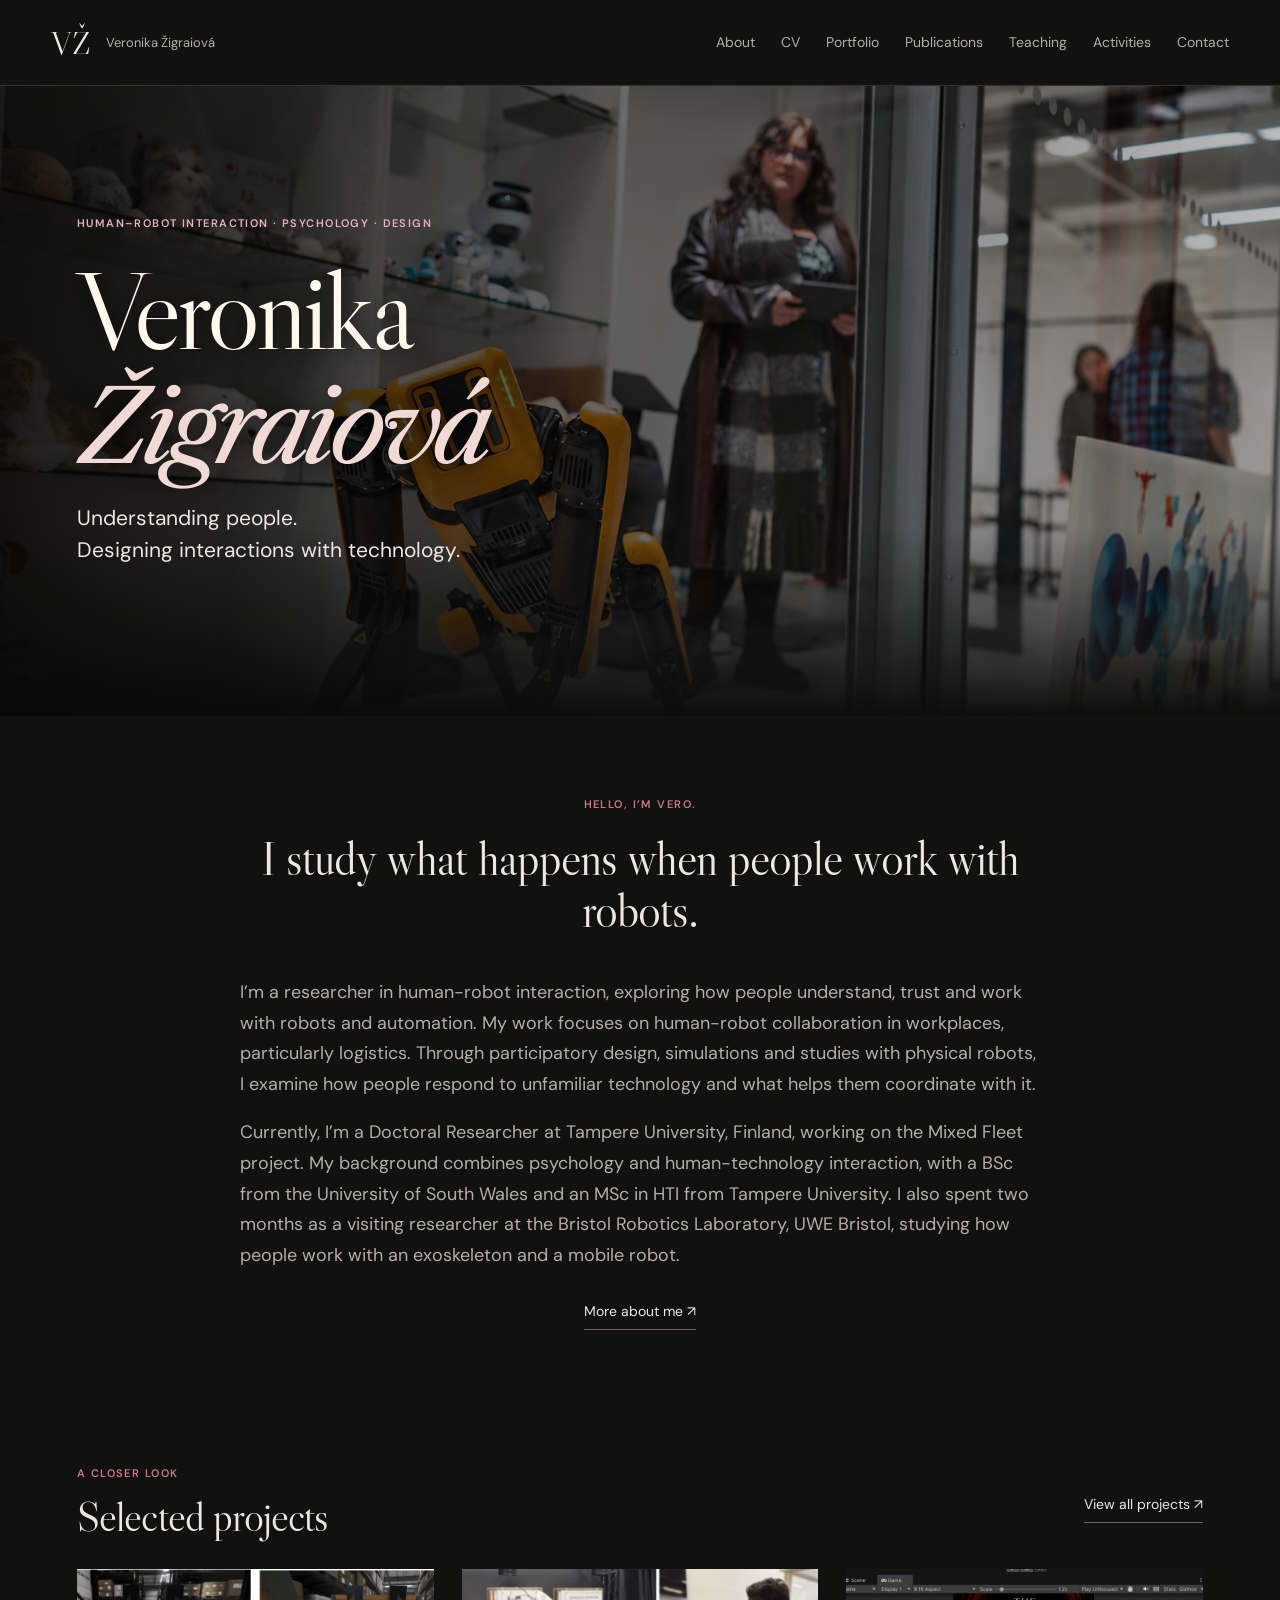
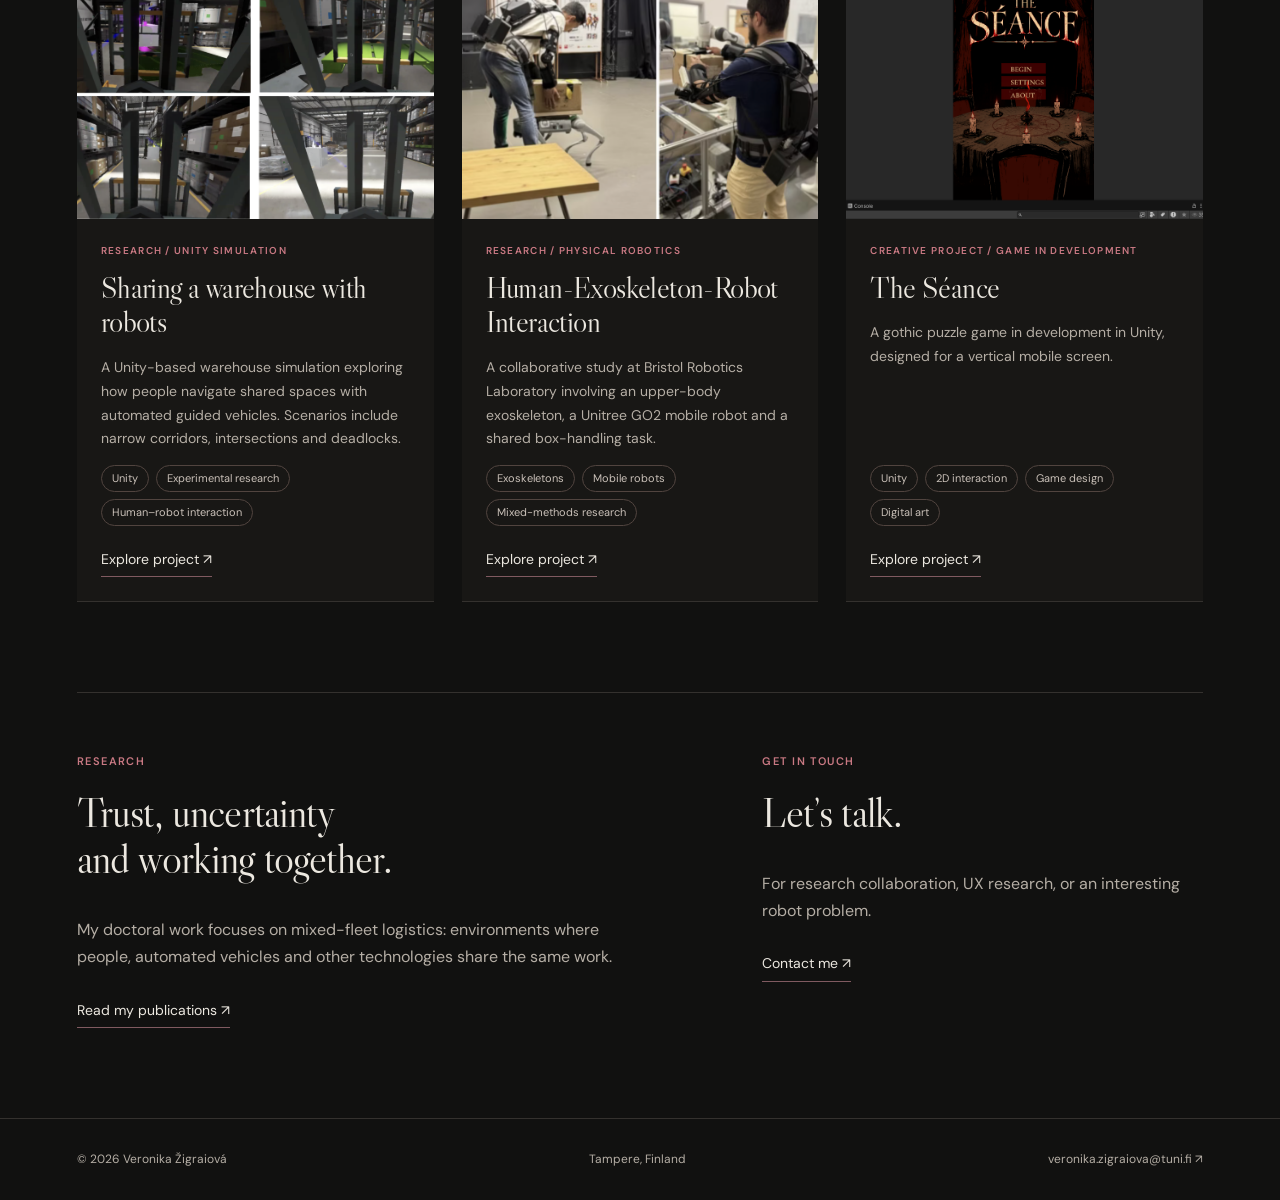
==== commit 40e97924: "Update chimera CSS and JS version parameters" ====
--- a/index.html
+++ b/index.html
@@ -66,8 +66,8 @@
 <script src="script.js"></script>
 
 
-<link rel="stylesheet" href="chimera.css?v=3">
-<script src="chimera.js?v=4" defer></script>
+<link rel="stylesheet" href="chimera.css?v=white-2026">
+<script src="chimera.js?v=white-2026" defer></script>
 
 </body>
 </html>
